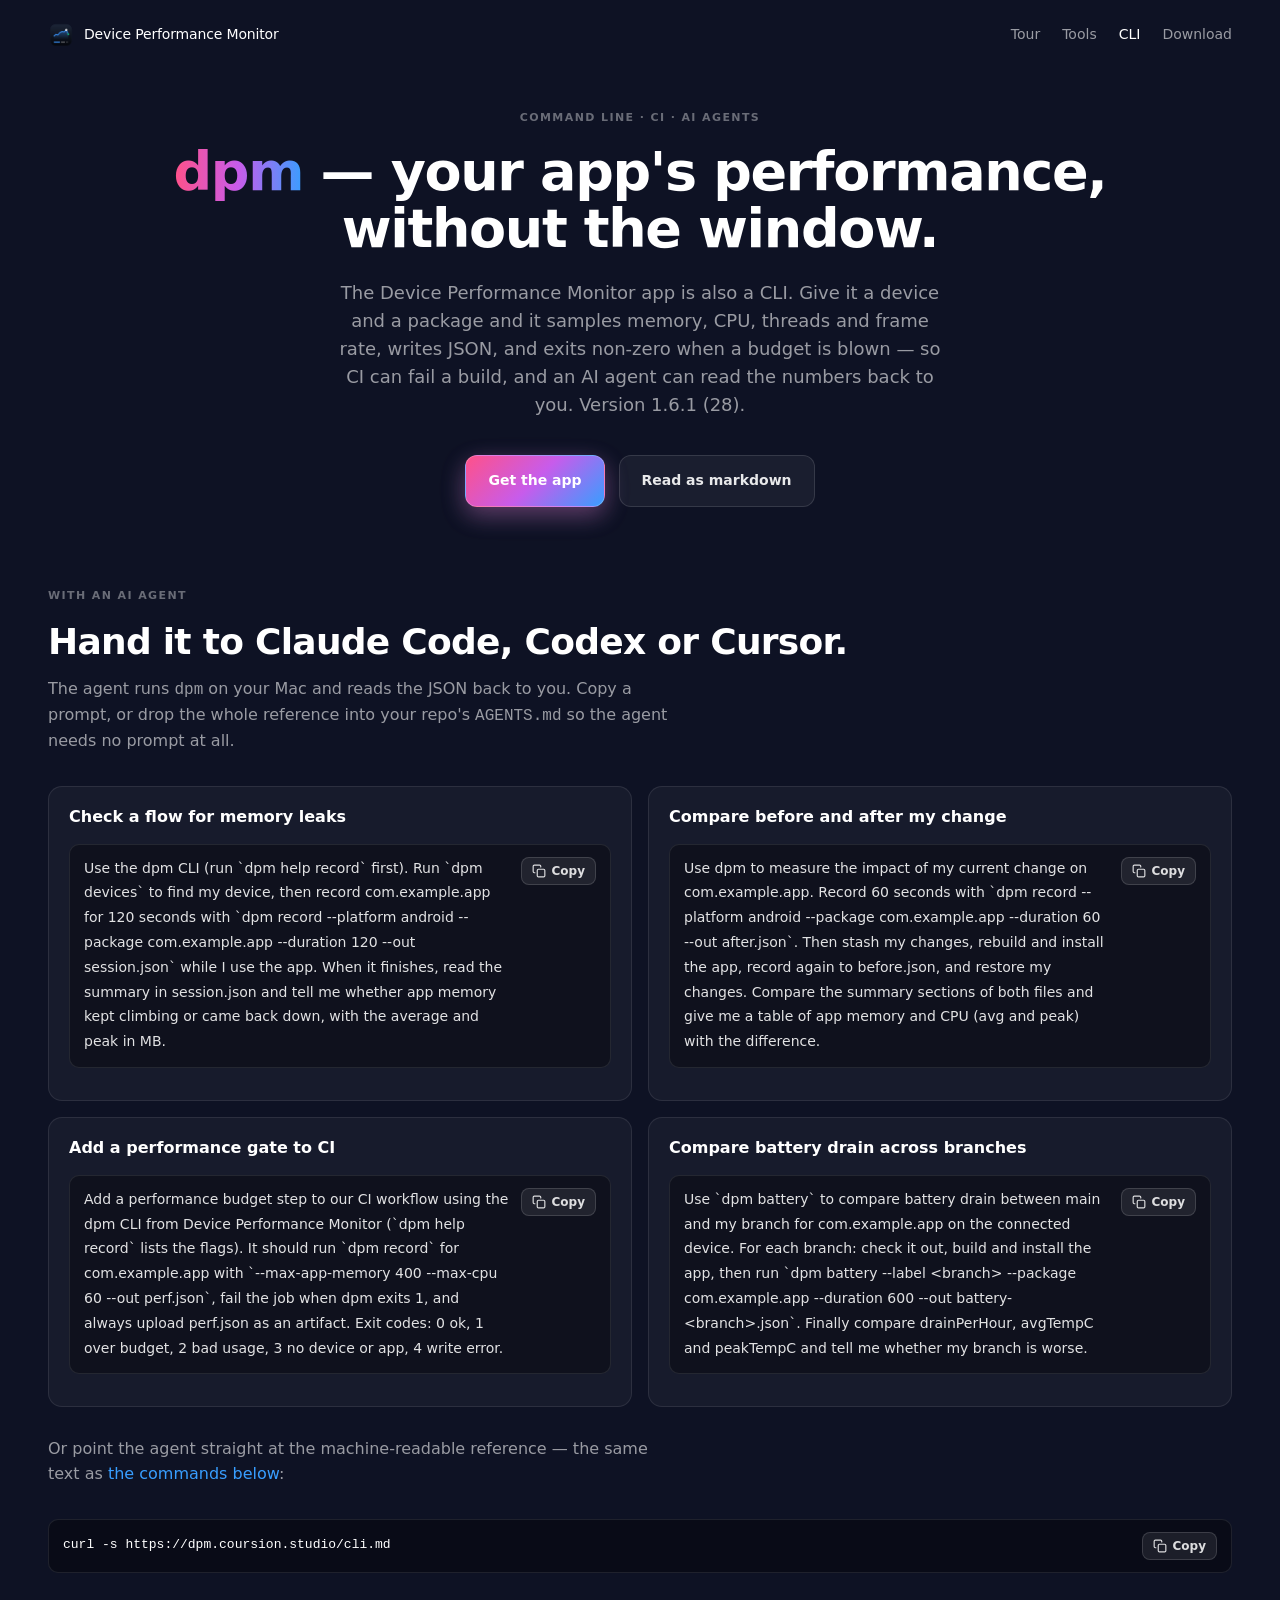
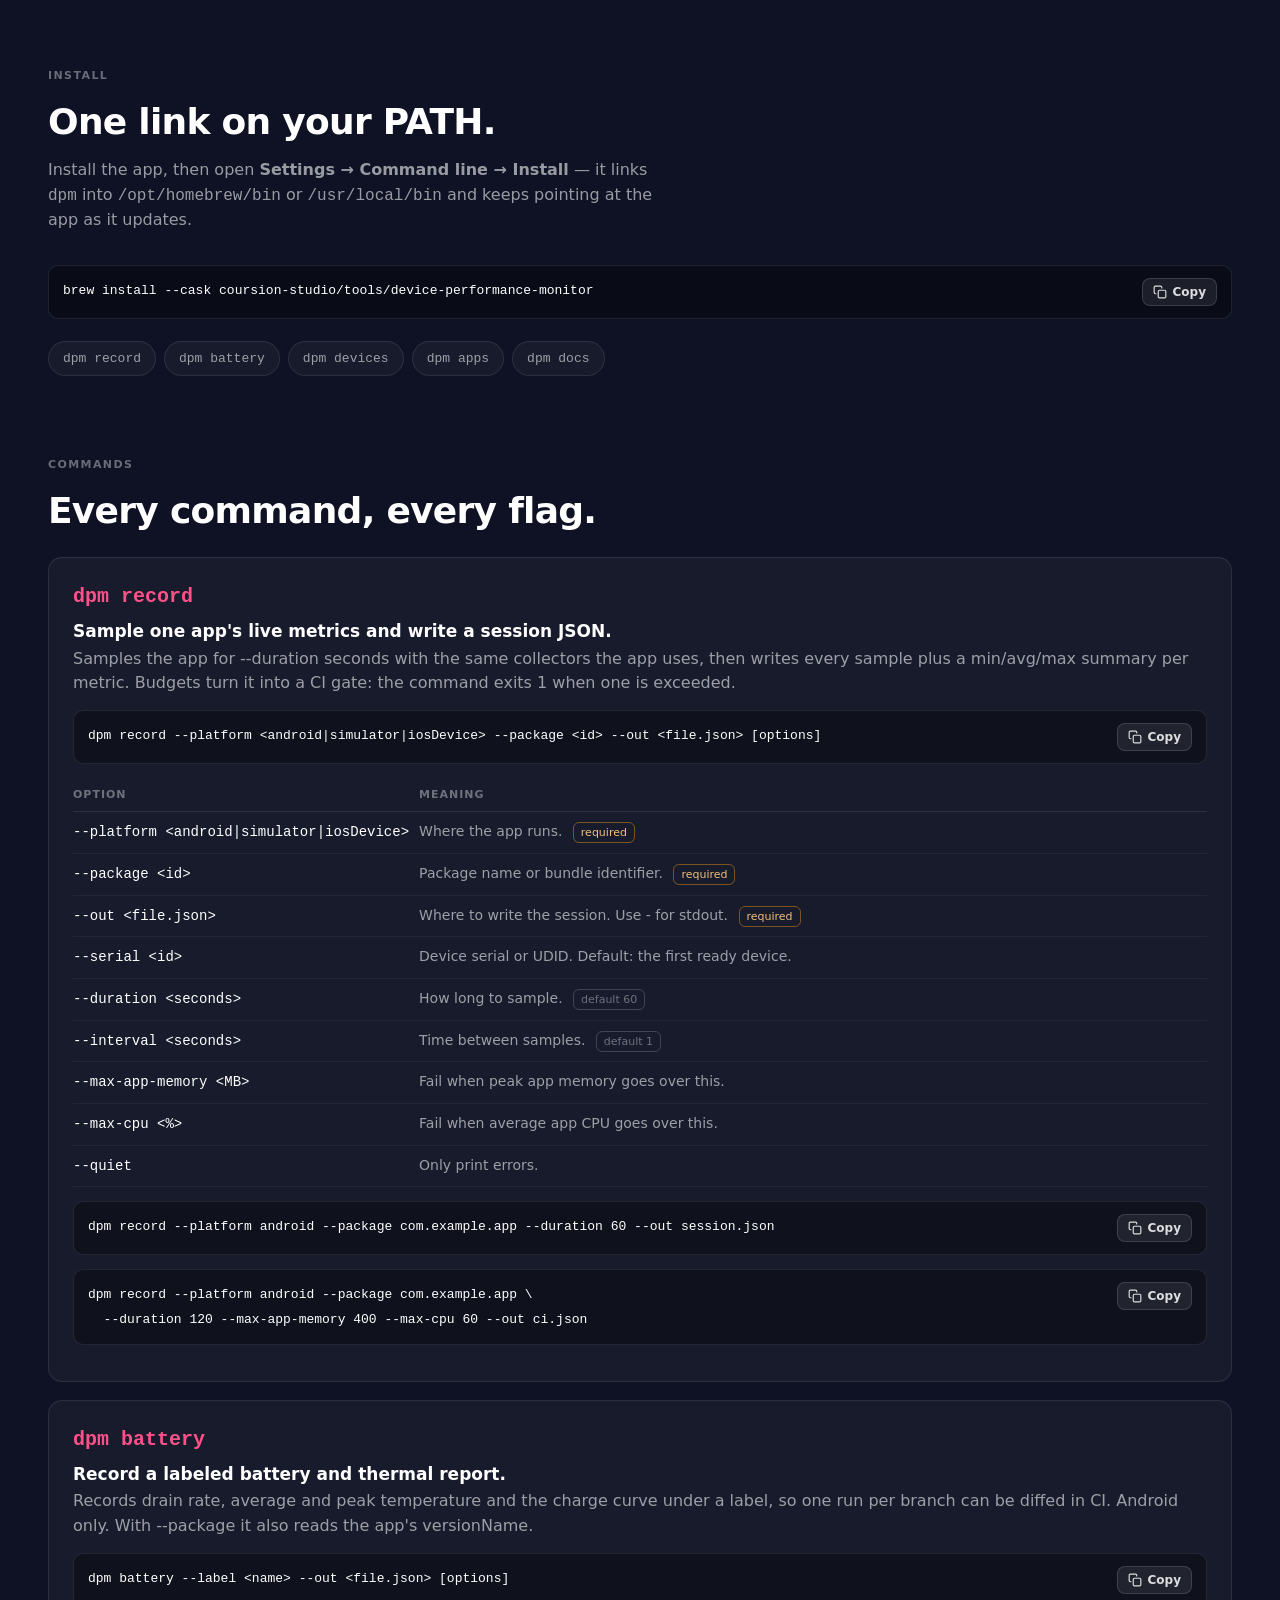
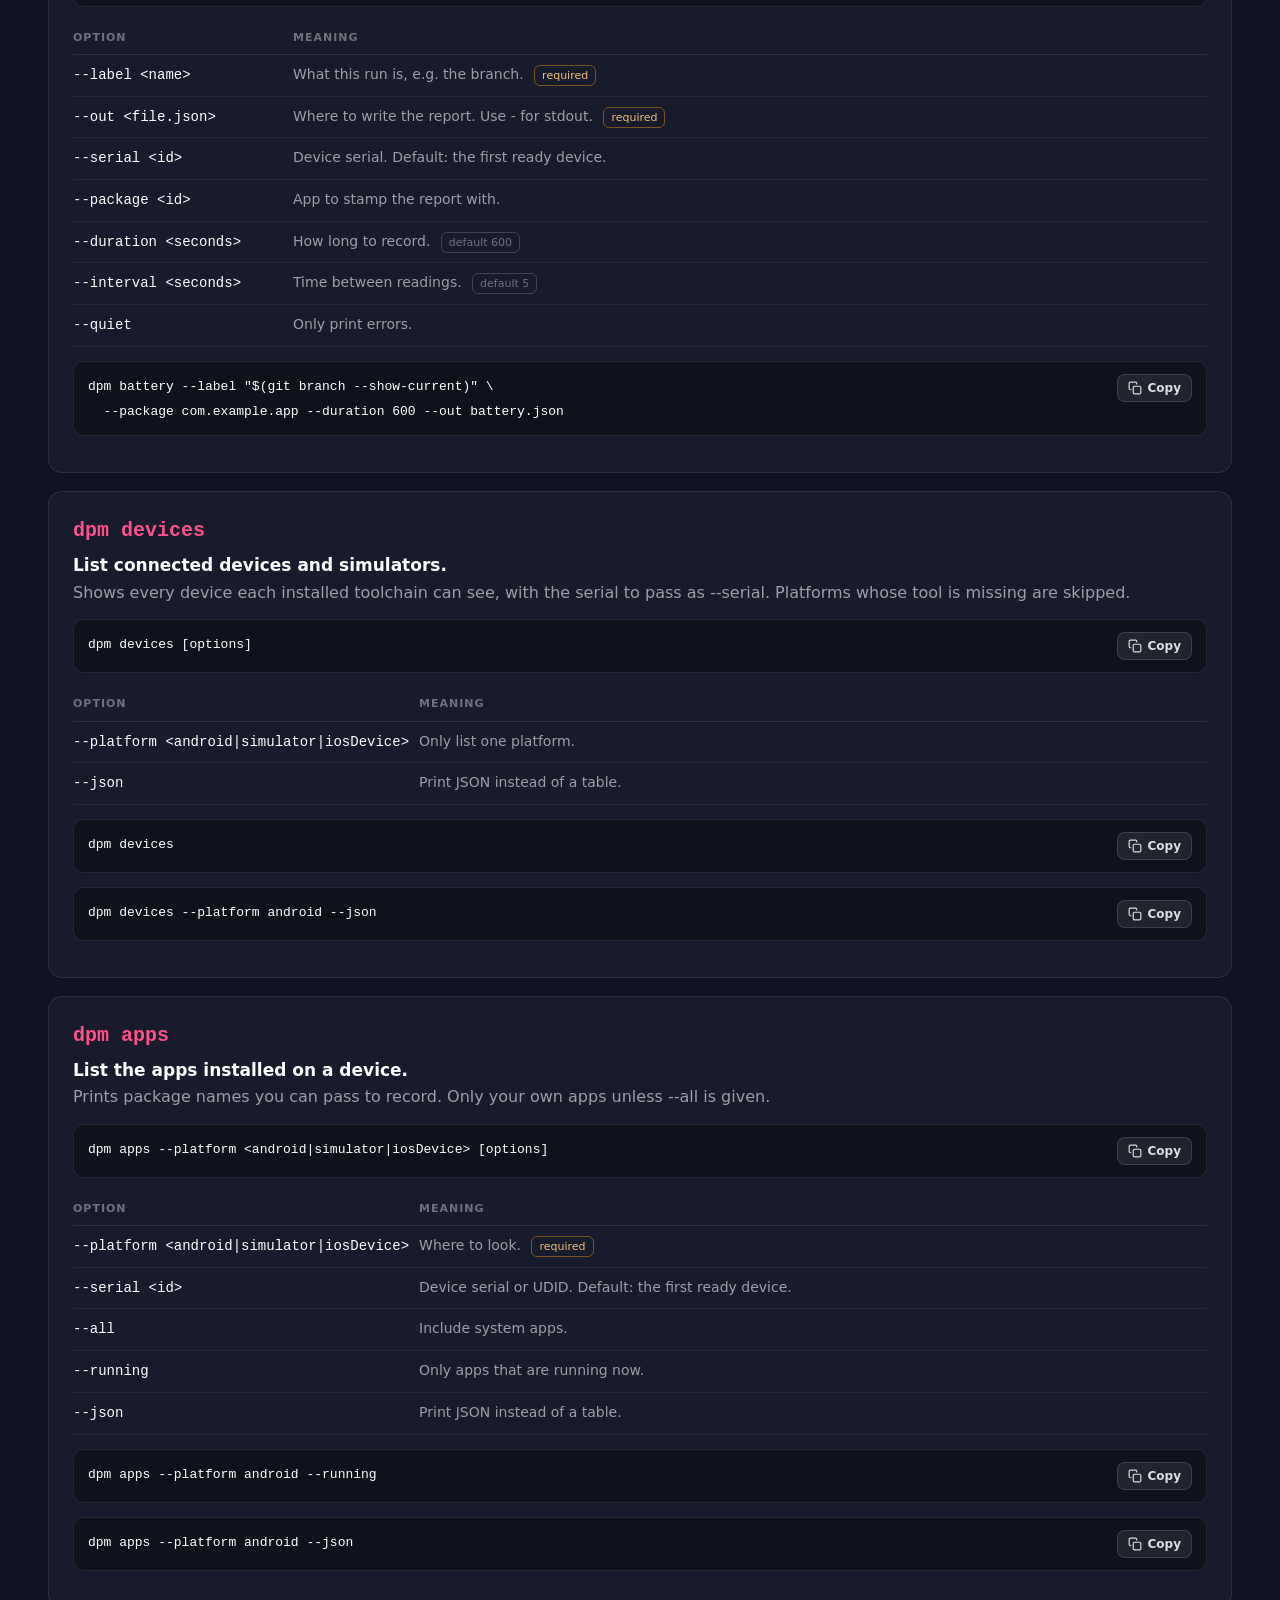
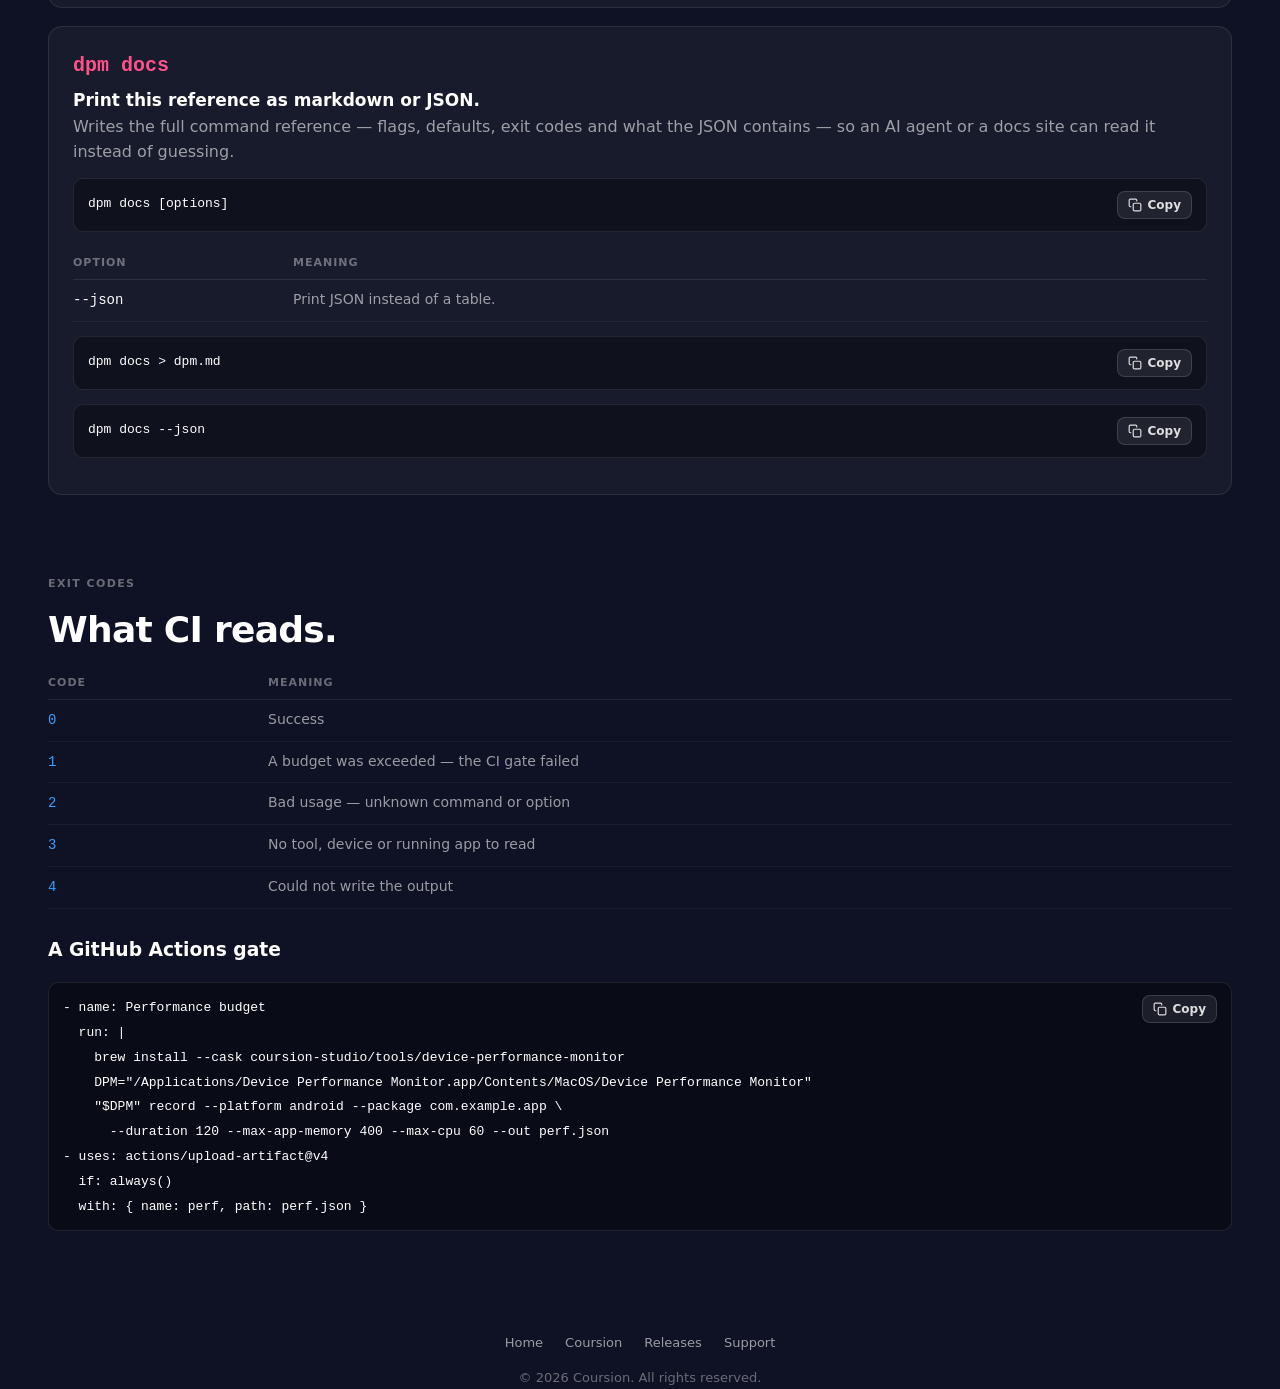
==== cli.html @ 83a88242 "Site: a dpm CLI & AI agents reference page, llms.txt and a CLI section cli.html, cli.css, cli.md and" ====
<!doctype html>
<html lang="en">
<head>
  <meta charset="utf-8" />
  <meta name="viewport" content="width=device-width,initial-scale=1" />
  <title>dpm — the Device Performance Monitor command line for CI and AI agents</title>
  <meta name="description" content="Reference for the dpm CLI: record an app's memory, CPU and frame rate headlessly, fail a build on a performance budget, list devices and apps, and hand ready-made prompts to Claude Code, Codex or Cursor." />
  <meta property="og:title" content="dpm — the Device Performance Monitor CLI" />
  <meta property="og:description" content="Record performance headlessly, gate CI on a memory or CPU budget, and let an AI agent drive it. Every command, flag and exit code." />
  <meta property="og:type" content="article" />
  <meta property="og:url" content="https://dpm.coursion.studio/cli" />
  <meta property="og:image" content="https://dpm.coursion.studio/shot-cli.png" />
  <meta name="twitter:card" content="summary_large_image" />
  <link rel="icon" href="icon.png" />
  <link rel="stylesheet" href="styles.css" />
  <link rel="alternate" type="text/markdown" href="https://dpm.coursion.studio/cli.md" title="dpm CLI reference as markdown" />
  <link rel="stylesheet" href="cli.css" />
</head>
<body>
  <div class="bg"></div>
  <div class="container">
    <nav class="top">
      <div class="brand">
        <a href="./" style="display:flex;align-items:center;gap:10px;color:inherit;text-decoration:none;">
          <img src="icon.png" alt="Device Performance Monitor" />
          <span>Device Performance Monitor</span>
        </a>
      </div>
      <div class="links">
        <a href="./#showcase">Tour</a>
        <a href="./#tools">Tools</a>
        <a href="cli.html" class="current">CLI</a>
        <a href="./#download">Download</a>
      </div>
    </nav>

    <section class="hero doc-hero">
      <div class="eyebrow">COMMAND LINE · CI · AI AGENTS</div>
      <h1><span class="grad">dpm</span> — your app's performance,<br />without the window.</h1>
      <p class="sub">The Device Performance Monitor app is also a CLI. Give it a device and a package and it samples memory, CPU, threads and frame rate, writes JSON, and exits non-zero when a budget is blown — so CI can fail a build, and an AI agent can read the numbers back to you. Version 1.6.1 (28).</p>
      <div class="cta-row">
        <a class="btn primary" href="./#download">Get the app</a>
        <a class="btn outline" href="cli.md">Read as markdown</a>
      </div>
    </section>

    <section class="tight" id="agent">
      <div class="section-label">WITH AN AI AGENT</div>
      <h2>Hand it to Claude Code, Codex or Cursor.</h2>
      <p class="lede">The agent runs <code>dpm</code> on your Mac and reads the JSON back to you. Copy a prompt, or drop the whole reference into your repo's <code>AGENTS.md</code> so the agent needs no prompt at all.</p>
      <div class="prompt-grid"><article class="prompt-card"><h3>Check a flow for memory leaks</h3><div class="snippet prose"><pre><code>Use the dpm CLI (run `dpm help record` first). Run `dpm devices` to find my device, then record com.example.app for 120 seconds with `dpm record --platform android --package com.example.app --duration 120 --out session.json` while I use the app. When it finishes, read the summary in session.json and tell me whether app memory kept climbing or came back down, with the average and peak in MB.</code></pre><button class="copy-btn" type="button" aria-label="Copy prompt"><svg viewBox="0 0 24 24" fill="none" stroke="currentColor" stroke-width="2" stroke-linecap="round" stroke-linejoin="round"><rect x="9" y="9" width="13" height="13" rx="2"/><path d="M5 15H4a2 2 0 0 1-2-2V4a2 2 0 0 1 2-2h9a2 2 0 0 1 2 2v1"/></svg><span>Copy</span></button></div></article><article class="prompt-card"><h3>Compare before and after my change</h3><div class="snippet prose"><pre><code>Use dpm to measure the impact of my current change on com.example.app. Record 60 seconds with `dpm record --platform android --package com.example.app --duration 60 --out after.json`. Then stash my changes, rebuild and install the app, record again to before.json, and restore my changes. Compare the summary sections of both files and give me a table of app memory and CPU (avg and peak) with the difference.</code></pre><button class="copy-btn" type="button" aria-label="Copy prompt"><svg viewBox="0 0 24 24" fill="none" stroke="currentColor" stroke-width="2" stroke-linecap="round" stroke-linejoin="round"><rect x="9" y="9" width="13" height="13" rx="2"/><path d="M5 15H4a2 2 0 0 1-2-2V4a2 2 0 0 1 2-2h9a2 2 0 0 1 2 2v1"/></svg><span>Copy</span></button></div></article><article class="prompt-card"><h3>Add a performance gate to CI</h3><div class="snippet prose"><pre><code>Add a performance budget step to our CI workflow using the dpm CLI from Device Performance Monitor (`dpm help record` lists the flags). It should run `dpm record` for com.example.app with `--max-app-memory 400 --max-cpu 60 --out perf.json`, fail the job when dpm exits 1, and always upload perf.json as an artifact. Exit codes: 0 ok, 1 over budget, 2 bad usage, 3 no device or app, 4 write error.</code></pre><button class="copy-btn" type="button" aria-label="Copy prompt"><svg viewBox="0 0 24 24" fill="none" stroke="currentColor" stroke-width="2" stroke-linecap="round" stroke-linejoin="round"><rect x="9" y="9" width="13" height="13" rx="2"/><path d="M5 15H4a2 2 0 0 1-2-2V4a2 2 0 0 1 2-2h9a2 2 0 0 1 2 2v1"/></svg><span>Copy</span></button></div></article><article class="prompt-card"><h3>Compare battery drain across branches</h3><div class="snippet prose"><pre><code>Use `dpm battery` to compare battery drain between main and my branch for com.example.app on the connected device. For each branch: check it out, build and install the app, then run `dpm battery --label &lt;branch&gt; --package com.example.app --duration 600 --out battery-&lt;branch&gt;.json`. Finally compare drainPerHour, avgTempC and peakTempC and tell me whether my branch is worse.</code></pre><button class="copy-btn" type="button" aria-label="Copy prompt"><svg viewBox="0 0 24 24" fill="none" stroke="currentColor" stroke-width="2" stroke-linecap="round" stroke-linejoin="round"><rect x="9" y="9" width="13" height="13" rx="2"/><path d="M5 15H4a2 2 0 0 1-2-2V4a2 2 0 0 1 2-2h9a2 2 0 0 1 2 2v1"/></svg><span>Copy</span></button></div></article></div>
      <p class="lede mt">Or point the agent straight at the machine-readable reference — the same text as <a href="#cmd-record">the commands below</a>:</p>
      <div class="snippet"><pre><code>curl -s https://dpm.coursion.studio/cli.md</code></pre><button class="copy-btn" type="button" aria-label="Copy curl command"><svg viewBox="0 0 24 24" fill="none" stroke="currentColor" stroke-width="2" stroke-linecap="round" stroke-linejoin="round"><rect x="9" y="9" width="13" height="13" rx="2"/><path d="M5 15H4a2 2 0 0 1-2-2V4a2 2 0 0 1 2-2h9a2 2 0 0 1 2 2v1"/></svg><span>Copy</span></button></div>
    </section>

    <section class="tight">
      <div class="section-label">INSTALL</div>
      <h2>One link on your PATH.</h2>
      <p class="lede">Install the app, then open <strong>Settings → Command line → Install</strong> — it links <code>dpm</code> into <code>/opt/homebrew/bin</code> or <code>/usr/local/bin</code> and keeps pointing at the app as it updates.</p>
      <div class="snippet"><pre><code>brew install --cask coursion-studio/tools/device-performance-monitor</code></pre><button class="copy-btn" type="button" aria-label="Copy install command"><svg viewBox="0 0 24 24" fill="none" stroke="currentColor" stroke-width="2" stroke-linecap="round" stroke-linejoin="round"><rect x="9" y="9" width="13" height="13" rx="2"/><path d="M5 15H4a2 2 0 0 1-2-2V4a2 2 0 0 1 2-2h9a2 2 0 0 1 2 2v1"/></svg><span>Copy</span></button></div>
      <div class="doc-nav"><a href="#cmd-record"><code>dpm record</code></a><a href="#cmd-battery"><code>dpm battery</code></a><a href="#cmd-devices"><code>dpm devices</code></a><a href="#cmd-apps"><code>dpm apps</code></a><a href="#cmd-docs"><code>dpm docs</code></a></div>
    </section>

    <section class="tight">
      <div class="section-label">COMMANDS</div>
      <h2>Every command, every flag.</h2>
      
      <article class="cmd-card" id="cmd-record">
        <h3><code>dpm record</code></h3>
        <p class="cmd-summary">Sample one app&#x27;s live metrics and write a session JSON.</p>
        <p class="cmd-detail">Samples the app for --duration seconds with the same collectors the app uses, then writes every sample plus a min/avg/max summary per metric. Budgets turn it into a CI gate: the command exits 1 when one is exceeded.</p>
        <div class="snippet"><pre><code>dpm record --platform &lt;android|simulator|iosDevice&gt; --package &lt;id&gt; --out &lt;file.json&gt; [options]</code></pre><button class="copy-btn" type="button" aria-label="Copy usage"><svg viewBox="0 0 24 24" fill="none" stroke="currentColor" stroke-width="2" stroke-linecap="round" stroke-linejoin="round"><rect x="9" y="9" width="13" height="13" rx="2"/><path d="M5 15H4a2 2 0 0 1-2-2V4a2 2 0 0 1 2-2h9a2 2 0 0 1 2 2v1"/></svg><span>Copy</span></button></div>
        <table class="flags"><thead><tr><th>Option</th><th>Meaning</th></tr></thead><tbody><tr><td><code>--platform &lt;android|simulator|iosDevice&gt;</code></td><td>Where the app runs. <span class="tag req">required</span></td></tr><tr><td><code>--package &lt;id&gt;</code></td><td>Package name or bundle identifier. <span class="tag req">required</span></td></tr><tr><td><code>--out &lt;file.json&gt;</code></td><td>Where to write the session. Use - for stdout. <span class="tag req">required</span></td></tr><tr><td><code>--serial &lt;id&gt;</code></td><td>Device serial or UDID. Default: the first ready device.</td></tr><tr><td><code>--duration &lt;seconds&gt;</code></td><td>How long to sample. <span class="tag">default 60</span></td></tr><tr><td><code>--interval &lt;seconds&gt;</code></td><td>Time between samples. <span class="tag">default 1</span></td></tr><tr><td><code>--max-app-memory &lt;MB&gt;</code></td><td>Fail when peak app memory goes over this.</td></tr><tr><td><code>--max-cpu &lt;%&gt;</code></td><td>Fail when average app CPU goes over this.</td></tr><tr><td><code>--quiet</code></td><td>Only print errors.</td></tr></tbody></table>
        <div class="snippet"><pre><code>dpm record --platform android --package com.example.app --duration 60 --out session.json</code></pre><button class="copy-btn" type="button" aria-label="Copy example"><svg viewBox="0 0 24 24" fill="none" stroke="currentColor" stroke-width="2" stroke-linecap="round" stroke-linejoin="round"><rect x="9" y="9" width="13" height="13" rx="2"/><path d="M5 15H4a2 2 0 0 1-2-2V4a2 2 0 0 1 2-2h9a2 2 0 0 1 2 2v1"/></svg><span>Copy</span></button></div><div class="snippet"><pre><code>dpm record --platform android --package com.example.app \
  --duration 120 --max-app-memory 400 --max-cpu 60 --out ci.json</code></pre><button class="copy-btn" type="button" aria-label="Copy example"><svg viewBox="0 0 24 24" fill="none" stroke="currentColor" stroke-width="2" stroke-linecap="round" stroke-linejoin="round"><rect x="9" y="9" width="13" height="13" rx="2"/><path d="M5 15H4a2 2 0 0 1-2-2V4a2 2 0 0 1 2-2h9a2 2 0 0 1 2 2v1"/></svg><span>Copy</span></button></div>
      </article>
      <article class="cmd-card" id="cmd-battery">
        <h3><code>dpm battery</code></h3>
        <p class="cmd-summary">Record a labeled battery and thermal report.</p>
        <p class="cmd-detail">Records drain rate, average and peak temperature and the charge curve under a label, so one run per branch can be diffed in CI. Android only. With --package it also reads the app&#x27;s versionName.</p>
        <div class="snippet"><pre><code>dpm battery --label &lt;name&gt; --out &lt;file.json&gt; [options]</code></pre><button class="copy-btn" type="button" aria-label="Copy usage"><svg viewBox="0 0 24 24" fill="none" stroke="currentColor" stroke-width="2" stroke-linecap="round" stroke-linejoin="round"><rect x="9" y="9" width="13" height="13" rx="2"/><path d="M5 15H4a2 2 0 0 1-2-2V4a2 2 0 0 1 2-2h9a2 2 0 0 1 2 2v1"/></svg><span>Copy</span></button></div>
        <table class="flags"><thead><tr><th>Option</th><th>Meaning</th></tr></thead><tbody><tr><td><code>--label &lt;name&gt;</code></td><td>What this run is, e.g. the branch. <span class="tag req">required</span></td></tr><tr><td><code>--out &lt;file.json&gt;</code></td><td>Where to write the report. Use - for stdout. <span class="tag req">required</span></td></tr><tr><td><code>--serial &lt;id&gt;</code></td><td>Device serial. Default: the first ready device.</td></tr><tr><td><code>--package &lt;id&gt;</code></td><td>App to stamp the report with.</td></tr><tr><td><code>--duration &lt;seconds&gt;</code></td><td>How long to record. <span class="tag">default 600</span></td></tr><tr><td><code>--interval &lt;seconds&gt;</code></td><td>Time between readings. <span class="tag">default 5</span></td></tr><tr><td><code>--quiet</code></td><td>Only print errors.</td></tr></tbody></table>
        <div class="snippet"><pre><code>dpm battery --label &quot;$(git branch --show-current)&quot; \
  --package com.example.app --duration 600 --out battery.json</code></pre><button class="copy-btn" type="button" aria-label="Copy example"><svg viewBox="0 0 24 24" fill="none" stroke="currentColor" stroke-width="2" stroke-linecap="round" stroke-linejoin="round"><rect x="9" y="9" width="13" height="13" rx="2"/><path d="M5 15H4a2 2 0 0 1-2-2V4a2 2 0 0 1 2-2h9a2 2 0 0 1 2 2v1"/></svg><span>Copy</span></button></div>
      </article>
      <article class="cmd-card" id="cmd-devices">
        <h3><code>dpm devices</code></h3>
        <p class="cmd-summary">List connected devices and simulators.</p>
        <p class="cmd-detail">Shows every device each installed toolchain can see, with the serial to pass as --serial. Platforms whose tool is missing are skipped.</p>
        <div class="snippet"><pre><code>dpm devices [options]</code></pre><button class="copy-btn" type="button" aria-label="Copy usage"><svg viewBox="0 0 24 24" fill="none" stroke="currentColor" stroke-width="2" stroke-linecap="round" stroke-linejoin="round"><rect x="9" y="9" width="13" height="13" rx="2"/><path d="M5 15H4a2 2 0 0 1-2-2V4a2 2 0 0 1 2-2h9a2 2 0 0 1 2 2v1"/></svg><span>Copy</span></button></div>
        <table class="flags"><thead><tr><th>Option</th><th>Meaning</th></tr></thead><tbody><tr><td><code>--platform &lt;android|simulator|iosDevice&gt;</code></td><td>Only list one platform.</td></tr><tr><td><code>--json</code></td><td>Print JSON instead of a table.</td></tr></tbody></table>
        <div class="snippet"><pre><code>dpm devices</code></pre><button class="copy-btn" type="button" aria-label="Copy example"><svg viewBox="0 0 24 24" fill="none" stroke="currentColor" stroke-width="2" stroke-linecap="round" stroke-linejoin="round"><rect x="9" y="9" width="13" height="13" rx="2"/><path d="M5 15H4a2 2 0 0 1-2-2V4a2 2 0 0 1 2-2h9a2 2 0 0 1 2 2v1"/></svg><span>Copy</span></button></div><div class="snippet"><pre><code>dpm devices --platform android --json</code></pre><button class="copy-btn" type="button" aria-label="Copy example"><svg viewBox="0 0 24 24" fill="none" stroke="currentColor" stroke-width="2" stroke-linecap="round" stroke-linejoin="round"><rect x="9" y="9" width="13" height="13" rx="2"/><path d="M5 15H4a2 2 0 0 1-2-2V4a2 2 0 0 1 2-2h9a2 2 0 0 1 2 2v1"/></svg><span>Copy</span></button></div>
      </article>
      <article class="cmd-card" id="cmd-apps">
        <h3><code>dpm apps</code></h3>
        <p class="cmd-summary">List the apps installed on a device.</p>
        <p class="cmd-detail">Prints package names you can pass to record. Only your own apps unless --all is given.</p>
        <div class="snippet"><pre><code>dpm apps --platform &lt;android|simulator|iosDevice&gt; [options]</code></pre><button class="copy-btn" type="button" aria-label="Copy usage"><svg viewBox="0 0 24 24" fill="none" stroke="currentColor" stroke-width="2" stroke-linecap="round" stroke-linejoin="round"><rect x="9" y="9" width="13" height="13" rx="2"/><path d="M5 15H4a2 2 0 0 1-2-2V4a2 2 0 0 1 2-2h9a2 2 0 0 1 2 2v1"/></svg><span>Copy</span></button></div>
        <table class="flags"><thead><tr><th>Option</th><th>Meaning</th></tr></thead><tbody><tr><td><code>--platform &lt;android|simulator|iosDevice&gt;</code></td><td>Where to look. <span class="tag req">required</span></td></tr><tr><td><code>--serial &lt;id&gt;</code></td><td>Device serial or UDID. Default: the first ready device.</td></tr><tr><td><code>--all</code></td><td>Include system apps.</td></tr><tr><td><code>--running</code></td><td>Only apps that are running now.</td></tr><tr><td><code>--json</code></td><td>Print JSON instead of a table.</td></tr></tbody></table>
        <div class="snippet"><pre><code>dpm apps --platform android --running</code></pre><button class="copy-btn" type="button" aria-label="Copy example"><svg viewBox="0 0 24 24" fill="none" stroke="currentColor" stroke-width="2" stroke-linecap="round" stroke-linejoin="round"><rect x="9" y="9" width="13" height="13" rx="2"/><path d="M5 15H4a2 2 0 0 1-2-2V4a2 2 0 0 1 2-2h9a2 2 0 0 1 2 2v1"/></svg><span>Copy</span></button></div><div class="snippet"><pre><code>dpm apps --platform android --json</code></pre><button class="copy-btn" type="button" aria-label="Copy example"><svg viewBox="0 0 24 24" fill="none" stroke="currentColor" stroke-width="2" stroke-linecap="round" stroke-linejoin="round"><rect x="9" y="9" width="13" height="13" rx="2"/><path d="M5 15H4a2 2 0 0 1-2-2V4a2 2 0 0 1 2-2h9a2 2 0 0 1 2 2v1"/></svg><span>Copy</span></button></div>
      </article>
      <article class="cmd-card" id="cmd-docs">
        <h3><code>dpm docs</code></h3>
        <p class="cmd-summary">Print this reference as markdown or JSON.</p>
        <p class="cmd-detail">Writes the full command reference — flags, defaults, exit codes and what the JSON contains — so an AI agent or a docs site can read it instead of guessing.</p>
        <div class="snippet"><pre><code>dpm docs [options]</code></pre><button class="copy-btn" type="button" aria-label="Copy usage"><svg viewBox="0 0 24 24" fill="none" stroke="currentColor" stroke-width="2" stroke-linecap="round" stroke-linejoin="round"><rect x="9" y="9" width="13" height="13" rx="2"/><path d="M5 15H4a2 2 0 0 1-2-2V4a2 2 0 0 1 2-2h9a2 2 0 0 1 2 2v1"/></svg><span>Copy</span></button></div>
        <table class="flags"><thead><tr><th>Option</th><th>Meaning</th></tr></thead><tbody><tr><td><code>--json</code></td><td>Print JSON instead of a table.</td></tr></tbody></table>
        <div class="snippet"><pre><code>dpm docs &gt; dpm.md</code></pre><button class="copy-btn" type="button" aria-label="Copy example"><svg viewBox="0 0 24 24" fill="none" stroke="currentColor" stroke-width="2" stroke-linecap="round" stroke-linejoin="round"><rect x="9" y="9" width="13" height="13" rx="2"/><path d="M5 15H4a2 2 0 0 1-2-2V4a2 2 0 0 1 2-2h9a2 2 0 0 1 2 2v1"/></svg><span>Copy</span></button></div><div class="snippet"><pre><code>dpm docs --json</code></pre><button class="copy-btn" type="button" aria-label="Copy example"><svg viewBox="0 0 24 24" fill="none" stroke="currentColor" stroke-width="2" stroke-linecap="round" stroke-linejoin="round"><rect x="9" y="9" width="13" height="13" rx="2"/><path d="M5 15H4a2 2 0 0 1-2-2V4a2 2 0 0 1 2-2h9a2 2 0 0 1 2 2v1"/></svg><span>Copy</span></button></div>
      </article>
    </section>

    <section class="tight">
      <div class="section-label">EXIT CODES</div>
      <h2>What CI reads.</h2>
      <table class="flags exits"><thead><tr><th>Code</th><th>Meaning</th></tr></thead><tbody><tr><td><code>0</code></td><td>Success</td></tr><tr><td><code>1</code></td><td>A budget was exceeded — the CI gate failed</td></tr><tr><td><code>2</code></td><td>Bad usage — unknown command or option</td></tr><tr><td><code>3</code></td><td>No tool, device or running app to read</td></tr><tr><td><code>4</code></td><td>Could not write the output</td></tr></tbody></table>
      <h3 class="mt">A GitHub Actions gate</h3>
      <div class="snippet"><pre><code>- name: Performance budget
  run: |
    brew install --cask coursion-studio/tools/device-performance-monitor
    DPM=&quot;/Applications/Device Performance Monitor.app/Contents/MacOS/Device Performance Monitor&quot;
    &quot;$DPM&quot; record --platform android --package com.example.app \
      --duration 120 --max-app-memory 400 --max-cpu 60 --out perf.json
- uses: actions/upload-artifact@v4
  if: always()
  with: { name: perf, path: perf.json }</code></pre><button class="copy-btn" type="button" aria-label="Copy CI step"><svg viewBox="0 0 24 24" fill="none" stroke="currentColor" stroke-width="2" stroke-linecap="round" stroke-linejoin="round"><rect x="9" y="9" width="13" height="13" rx="2"/><path d="M5 15H4a2 2 0 0 1-2-2V4a2 2 0 0 1 2-2h9a2 2 0 0 1 2 2v1"/></svg><span>Copy</span></button></div>
    </section>

    <footer>
      <div class="links">
        <a href="./">Home</a>
        <a href="https://coursion.studio">Coursion</a>
        <a href="https://github.com/Coursion-Studio/device-performance-monitor-website/releases/latest">Releases</a>
        <a href="mailto:support@coursion.studio">Support</a>
      </div>
      <div>© 2026 Coursion. All rights reserved.</div>
    </footer>
  </div>
  <script>
    document.querySelectorAll(".copy-btn").forEach(function (btn) {
      btn.addEventListener("click", function () {
        var code = btn.parentElement.querySelector("code");
        if (!code) return;
        navigator.clipboard.writeText(code.textContent.trim()).then(function () {
          btn.classList.add("copied");
          var label = btn.querySelector("span");
          var prev = label ? label.textContent : "";
          if (label) label.textContent = "Copied";
          setTimeout(function () {
            btn.classList.remove("copied");
            if (label) label.textContent = prev;
          }, 1600);
        });
      });
    });
  </script>
</body>
</html>
---- styles.css ----
/* ─── Knack landing — theme mirrors Sources/Knack/Theme.swift ─── */

:root {
  --bg-top:    #0E1224;
  --bg-mid:    #131530;
  --bg-bottom: #170F31;

  --text-primary:   #ffffff;
  --text-secondary: rgba(255, 255, 255, 0.58);
  --text-tertiary:  rgba(255, 255, 255, 0.38);

  --card-fill:        rgba(255, 255, 255, 0.04);
  --card-fill-strong: rgba(255, 255, 255, 0.06);
  --card-stroke:      rgba(255, 255, 255, 0.09);

  --brand-pink:   #FF5189;
  --brand-purple: #C75CEB;
  --brand-blue:   #389EFF;

  --brand-gradient:
    linear-gradient(90deg, var(--brand-pink), var(--brand-purple), var(--brand-blue));
  --brand-gradient-diag:
    linear-gradient(135deg, var(--brand-pink), var(--brand-purple), var(--brand-blue));
  --brand-soft:
    linear-gradient(90deg, rgba(255, 82, 140, 0.22), rgba(56, 158, 255, 0.22));

  --radius-card: 14px;
  --radius-btn:  12px;
}

* { box-sizing: border-box; }

html, body {
  margin: 0;
  padding: 0;
  background: var(--bg-top);
  color: var(--text-primary);
  font-family: -apple-system, BlinkMacSystemFont, "SF Pro Display", "SF Pro Text",
               "Inter", system-ui, sans-serif;
  font-size: 16px;
  line-height: 1.55;
  -webkit-font-smoothing: antialiased;
  -moz-osx-font-smoothing: grayscale;
}

/* ─── background: gradient + soft colored blooms ─── */

.bg {
  position: fixed;
  inset: 0;
  z-index: -1;
  background:
    radial-gradient(circle at 5% 0%,
      rgba(140, 77, 242, 0.22), transparent 52%),
    radial-gradient(circle at 100% 100%,
      rgba(255, 77, 140, 0.18), transparent 56%),
    radial-gradient(circle at 100% 20%,
      rgba(51, 141, 255, 0.12), transparent 46%),
    linear-gradient(135deg,
      var(--bg-top) 0%, var(--bg-mid) 50%, var(--bg-bottom) 100%);
}

/* ─── layout ─── */

.container {
  max-width: 1240px;
  margin: 0 auto;
  padding: 0 28px;
}

nav.top {
  display: flex;
  align-items: center;
  justify-content: space-between;
  padding: 22px 0 8px;
}

nav.top .brand {
  display: flex;
  align-items: center;
  gap: 10px;
  font-weight: 600;
  letter-spacing: -0.01em;
}

nav.top .brand img {
  width: 26px;
  height: 26px;
  border-radius: 6px;
}

nav.top .links {
  display: flex;
  gap: 22px;
}

nav.top a {
  color: var(--text-secondary);
  text-decoration: none;
  font-size: 14px;
  font-weight: 500;
  transition: color 0.15s;
}
nav.top a:hover { color: var(--text-primary); }

/* ─── hero ─── */

.hero {
  text-align: center;
  padding: 72px 0 40px;
}

.hero .app-icon {
  width: 112px;
  height: 112px;
  border-radius: 24px;
  margin-bottom: 28px;
  filter: drop-shadow(0 16px 40px rgba(199, 92, 235, 0.35))
          drop-shadow(0 4px 12px rgba(0, 0, 0, 0.4));
}

.hero .eyebrow {
  display: inline-block;
  font-size: 11px;
  font-weight: 600;
  letter-spacing: 1.4px;
  text-transform: uppercase;
  color: var(--text-tertiary);
  margin-bottom: 18px;
}

.hero h1 {
  font-size: clamp(40px, 6vw, 64px);
  font-weight: 700;
  letter-spacing: -0.025em;
  line-height: 1.05;
  margin: 0 0 22px;
}

.hero h1 .grad {
  background: var(--brand-gradient);
  -webkit-background-clip: text;
  background-clip: text;
  color: transparent;
}

.hero p.sub {
  font-size: 18px;
  color: var(--text-secondary);
  max-width: 620px;
  margin: 0 auto 36px;
}

/* ─── buttons ─── */

.cta-row {
  display: flex;
  gap: 14px;
  justify-content: center;
  flex-wrap: wrap;
}

.btn {
  display: inline-flex;
  align-items: center;
  gap: 10px;
  padding: 14px 22px;
  border-radius: var(--radius-btn);
  font-size: 14px;
  font-weight: 600;
  text-decoration: none;
  color: #fff;
  border: 1px solid rgba(255, 255, 255, 0.22);
  cursor: pointer;
  transition: transform 0.12s ease, opacity 0.12s ease;
}

.btn.primary {
  background: var(--brand-gradient-diag);
  box-shadow:
    0 8px 24px rgba(255, 82, 140, 0.32),
    0 8px 24px rgba(56, 158, 255, 0.22);
}

.btn.primary:hover { transform: translateY(-1px); }
.btn.primary:active { transform: translateY(0) scale(0.98); }

.btn.outline {
  background: rgba(255, 255, 255, 0.05);
  border-color: rgba(255, 255, 255, 0.12);
  color: rgba(255, 255, 255, 0.9);
}
.btn.outline:hover { background: rgba(255, 255, 255, 0.09); }

/* ─── section headers ─── */

.section-label {
  font-size: 11px;
  font-weight: 600;
  letter-spacing: 1.4px;
  text-transform: uppercase;
  color: var(--text-tertiary);
  margin-bottom: 10px;
}

section h2 {
  font-size: clamp(28px, 4vw, 36px);
  font-weight: 700;
  letter-spacing: -0.02em;
  margin: 0 0 8px;
}

section p.lede {
  color: var(--text-secondary);
  margin: 0 0 32px;
  max-width: 620px;
}

/* ─── card grids ─── */

.grid {
  display: grid;
  gap: 14px;
  grid-template-columns: repeat(auto-fit, minmax(260px, 1fr));
}

.card {
  position: relative;
  background:
    linear-gradient(180deg, var(--tile-tint, transparent), transparent 60%),
    var(--card-fill);
  border: 1px solid var(--card-stroke);
  border-radius: var(--radius-card);
  padding: 22px;
  overflow: hidden;
  transition:
    background 0.25s ease,
    border-color 0.25s ease,
    transform 0.35s cubic-bezier(0.2, 0.8, 0.2, 1),
    box-shadow 0.35s ease;
}

/* Soft glow overlay that fades in on hover, tinted by each tile's accent */
.card::before {
  content: "";
  position: absolute;
  inset: 0;
  border-radius: inherit;
  background:
    radial-gradient(circle at 0% 0%, var(--tile-glow, transparent), transparent 65%);
  opacity: 0;
  transition: opacity 0.4s ease;
  pointer-events: none;
  z-index: 0;
}

.card > * { position: relative; z-index: 1; }

.card:hover {
  border-color: rgba(255, 255, 255, 0.18);
  transform: translateY(-4px);
  box-shadow:
    0 14px 32px rgba(0, 0, 0, 0.28),
    0 0 0 1px var(--tile-ring, rgba(255, 255, 255, 0.08));
}

.card:hover::before { opacity: 0.55; }

.card .tile {
  width: 46px;
  height: 46px;
  border-radius: 12px;
  display: grid;
  place-items: center;
  margin-bottom: 16px;
  background: rgba(255, 255, 255, 0.06);
  border: 1px solid rgba(255, 255, 255, 0.10);
  color: #fff;
  transition:
    transform 0.35s cubic-bezier(0.2, 0.8, 0.2, 1),
    box-shadow 0.35s ease,
    border-color 0.25s ease;
  box-shadow:
    0 6px 14px var(--tile-glow, rgba(199, 92, 235, 0.18)),
    inset 0 0 0 1px rgba(255, 255, 255, 0.08);
}

.card .tile svg {
  width: 22px;
  height: 22px;
  display: block;
}

.card:hover .tile {
  transform: translateY(-1px) scale(1.06) rotate(-3deg);
  border-color: rgba(255, 255, 255, 0.28);
  box-shadow:
    0 12px 26px var(--tile-glow, rgba(199, 92, 235, 0.45)),
    inset 0 0 0 1px rgba(255, 255, 255, 0.12);
}

/* ─── tile color variants ─── */

.tile.c-cyan    { background: linear-gradient(135deg, #22D3EE, #3B82F6); }
.tile.c-green   { background: linear-gradient(135deg, #34D399, #10B981); }
.tile.c-red     { background: linear-gradient(135deg, #FB7185, #EF4444); }
.tile.c-amber   { background: linear-gradient(135deg, #FBBF24, #F97316); }
.tile.c-rainbow { background: linear-gradient(135deg, #F472B6 0%, #C084FC 35%, #60A5FA 70%, #34D399 100%); }
.tile.c-indigo  { background: linear-gradient(135deg, #818CF8, #6366F1); }
.tile.c-violet  { background: linear-gradient(135deg, #C084FC, #8B5CF6); }
.tile.c-pink    { background: linear-gradient(135deg, #F472B6, #EC4899); }
.tile.c-teal    { background: linear-gradient(135deg, #2DD4BF, #0EA5E9); }
.tile.c-blue    { background: linear-gradient(135deg, #60A5FA, #2563EB); }
.tile.c-orange  { background: linear-gradient(135deg, #FDBA74, #EA580C); }
.tile.c-mint    { background: linear-gradient(135deg, #6EE7B7, #14B8A6); }
.tile.c-magenta { background: linear-gradient(135deg, #F0ABFC, #D946EF); }
.tile.c-coral   { background: linear-gradient(135deg, #FCA5A5, #F43F5E); }

.card .tile.brand {
  background: var(--brand-gradient-diag);
  border-color: rgba(255, 255, 255, 0.22);
}

/* Per-card variables: subtle default top tint + glow color + hover ring */
.card:has(.tile.c-cyan)    { --tile-tint: rgba(59, 130, 246, 0.10);  --tile-glow: rgba(59, 130, 246, 0.45);  --tile-ring: rgba(59, 130, 246, 0.28); }
.card:has(.tile.c-green)   { --tile-tint: rgba(16, 185, 129, 0.10);  --tile-glow: rgba(16, 185, 129, 0.45);  --tile-ring: rgba(16, 185, 129, 0.26); }
.card:has(.tile.c-red)     { --tile-tint: rgba(239, 68, 68, 0.10);   --tile-glow: rgba(239, 68, 68, 0.45);   --tile-ring: rgba(239, 68, 68, 0.26); }
.card:has(.tile.c-amber)   { --tile-tint: rgba(249, 115, 22, 0.10);  --tile-glow: rgba(249, 115, 22, 0.45);  --tile-ring: rgba(249, 115, 22, 0.26); }
.card:has(.tile.c-rainbow) { --tile-tint: rgba(192, 132, 252, 0.10); --tile-glow: rgba(192, 132, 252, 0.45); --tile-ring: rgba(192, 132, 252, 0.26); }
.card:has(.tile.c-indigo)  { --tile-tint: rgba(99, 102, 241, 0.10);  --tile-glow: rgba(99, 102, 241, 0.45);  --tile-ring: rgba(99, 102, 241, 0.26); }
.card:has(.tile.c-violet)  { --tile-tint: rgba(139, 92, 246, 0.10);  --tile-glow: rgba(139, 92, 246, 0.45);  --tile-ring: rgba(139, 92, 246, 0.26); }
.card:has(.tile.c-pink)    { --tile-tint: rgba(236, 72, 153, 0.10);  --tile-glow: rgba(236, 72, 153, 0.45);  --tile-ring: rgba(236, 72, 153, 0.26); }
.card:has(.tile.c-teal)    { --tile-tint: rgba(14, 165, 233, 0.10);  --tile-glow: rgba(14, 165, 233, 0.45);  --tile-ring: rgba(14, 165, 233, 0.26); }
.card:has(.tile.c-blue)    { --tile-tint: rgba(37, 99, 235, 0.10);   --tile-glow: rgba(37, 99, 235, 0.45);   --tile-ring: rgba(37, 99, 235, 0.26); }
.card:has(.tile.c-orange)  { --tile-tint: rgba(234, 88, 12, 0.10);   --tile-glow: rgba(234, 88, 12, 0.45);   --tile-ring: rgba(234, 88, 12, 0.26); }
.card:has(.tile.c-mint)    { --tile-tint: rgba(20, 184, 166, 0.10);  --tile-glow: rgba(20, 184, 166, 0.45);  --tile-ring: rgba(20, 184, 166, 0.26); }
.card:has(.tile.c-magenta) { --tile-tint: rgba(217, 70, 239, 0.10);  --tile-glow: rgba(217, 70, 239, 0.45);  --tile-ring: rgba(217, 70, 239, 0.26); }
.card:has(.tile.c-coral)   { --tile-tint: rgba(244, 63, 94, 0.10);   --tile-glow: rgba(244, 63, 94, 0.45);   --tile-ring: rgba(244, 63, 94, 0.26); }
.card:has(.tile.brand)     { --tile-tint: rgba(199, 92, 235, 0.12);  --tile-glow: rgba(199, 92, 235, 0.5);   --tile-ring: rgba(199, 92, 235, 0.32); }

@media (prefers-reduced-motion: reduce) {
  .card, .card .tile, .card::before { transition: none !important; }
  .card:hover { transform: none; }
  .card:hover .tile { transform: none; }
}

.card h3 {
  font-size: 16px;
  margin: 0 0 6px;
  font-weight: 600;
  letter-spacing: -0.01em;
}

.card p {
  margin: 0;
  color: var(--text-secondary);
  font-size: 14px;
  line-height: 1.5;
}

.card .pro-pill {
  display: inline-block;
  font-size: 10px;
  font-weight: 600;
  letter-spacing: 0.8px;
  text-transform: uppercase;
  padding: 3px 8px;
  border-radius: 999px;
  background: var(--brand-gradient);
  margin-left: 8px;
  vertical-align: middle;
}

/* ─── pricing ─── */

.price-wrap {
  display: grid;
  gap: 16px;
  grid-template-columns: 1fr 1fr;
  max-width: 720px;
  margin: 0 auto;
}

@media (max-width: 640px) {
  .price-wrap { grid-template-columns: 1fr; }
}

.price {
  background: var(--card-fill);
  border: 1px solid var(--card-stroke);
  border-radius: var(--radius-card);
  padding: 28px;
}

.price.pro {
  background:
    linear-gradient(180deg, rgba(255, 82, 140, 0.10), rgba(56, 158, 255, 0.08)),
    var(--card-fill-strong);
  border-color: rgba(255, 255, 255, 0.16);
  position: relative;
  overflow: hidden;
}

.price.pro::before {
  content: "";
  position: absolute;
  inset: 0;
  background: var(--brand-gradient);
  mask: linear-gradient(#000, transparent 70%);
  opacity: 0.05;
  pointer-events: none;
}

.price .tier {
  font-size: 12px;
  font-weight: 600;
  letter-spacing: 1.2px;
  text-transform: uppercase;
  color: var(--text-tertiary);
}

.price.pro .tier {
  background: var(--brand-gradient);
  -webkit-background-clip: text;
  background-clip: text;
  color: transparent;
}

.price .amount {
  font-size: 44px;
  font-weight: 700;
  letter-spacing: -0.02em;
  margin: 8px 0 4px;
}

.price .note {
  color: var(--text-secondary);
  font-size: 14px;
  margin: 0 0 18px;
}

.price ul {
  list-style: none;
  padding: 0;
  margin: 0;
}

.price li {
  padding: 6px 0;
  color: rgba(255, 255, 255, 0.82);
  font-size: 14px;
  display: flex;
  align-items: center;
  gap: 10px;
}

.price li::before {
  content: "";
  width: 6px;
  height: 6px;
  border-radius: 50%;
  background: var(--brand-gradient);
  flex-shrink: 0;
}

/* ─── section spacing ─── */

section {
  padding: 64px 0;
}

section.tight { padding: 40px 0; }

hr.sep {
  border: 0;
  height: 1px;
  background: var(--card-stroke);
  margin: 0;
}

/* ─── footer ─── */

footer {
  padding: 48px 0 36px;
  color: var(--text-tertiary);
  font-size: 13px;
  text-align: center;
}

footer .links {
  display: flex;
  justify-content: center;
  gap: 22px;
  margin-bottom: 14px;
}

footer a {
  color: var(--text-secondary);
  text-decoration: none;
}
footer a:hover { color: var(--text-primary); }

/* ─── screenshots: macOS window chrome ───
 *
 * Source PNGs are 1779×1162. We let the browser do default high-quality
 * downscale — no image-rendering overrides (that crunches photos on retina).
 */
.window {
  margin: 0;
  border-radius: 16px;
  overflow: hidden;
  background: #0B0E1F;
  border: 1px solid rgba(255, 255, 255, 0.08);
  box-shadow:
    0 32px 80px rgba(0, 0, 0, 0.55),
    0 4px 12px rgba(0, 0, 0, 0.35),
    inset 0 0 0 1px rgba(255, 255, 255, 0.04);
  position: relative;
  transition: transform 0.4s cubic-bezier(0.2, 0.8, 0.2, 1),
              box-shadow 0.4s ease;
  isolation: isolate;
}

.window img {
  display: block;
  width: 100%;
  height: auto;
  image-rendering: auto;
}

/* Hero screenshot — the star of the page */
.hero-shot-wrap {
  position: relative;
  padding: 0 0 56px;
  margin-top: -4px;
}

.hero-shot-wrap::before {
  content: "";
  position: absolute;
  inset: -20% 0 -5% 0;
  background:
    radial-gradient(ellipse 50% 40% at 50% 40%, rgba(199, 92, 235, 0.30), transparent 60%),
    radial-gradient(ellipse 60% 50% at 30% 70%, rgba(255, 82, 140, 0.18), transparent 60%),
    radial-gradient(ellipse 60% 50% at 70% 70%, rgba(56, 158, 255, 0.18), transparent 60%);
  filter: blur(20px);
  pointer-events: none;
  z-index: -1;
}

.shot-hero {
  box-shadow:
    0 60px 140px rgba(0, 0, 0, 0.65),
    0 10px 28px rgba(0, 0, 0, 0.45),
    0 0 0 1px rgba(255, 255, 255, 0.06),
    0 0 180px rgba(199, 92, 235, 0.26);
  /* No 3D tilt: perspective/rotateX makes the GPU rasterize the image softly
     (visibly blurry on a 1x display until a hover flattened it). A flat element
     renders at full resolution. A plain 2D lift on hover stays crisp. */
  border-radius: 20px;
}

.shot-hero:hover {
  transform: translateY(-3px);
}

.hero-stats {
  display: grid;
  grid-template-columns: repeat(4, 1fr);
  gap: 8px;
  margin: 40px auto 0;
  max-width: 760px;
  padding: 18px 24px;
  background: var(--card-fill);
  border: 1px solid var(--card-stroke);
  border-radius: var(--radius-card);
  backdrop-filter: blur(10px);
  -webkit-backdrop-filter: blur(10px);
}

.hero-stats .stat {
  text-align: center;
  display: flex;
  flex-direction: column;
  gap: 2px;
}

.hero-stats .stat strong {
  font-size: 22px;
  font-weight: 700;
  letter-spacing: -0.02em;
  background: var(--brand-gradient);
  -webkit-background-clip: text;
  background-clip: text;
  color: transparent;
}

.hero-stats .stat span {
  font-size: 12px;
  color: var(--text-tertiary);
  letter-spacing: 0.3px;
}

@media (max-width: 640px) {
  .hero-stats {
    grid-template-columns: repeat(2, 1fr);
    gap: 14px;
  }
}

/* Showcase: alternating text / screenshot rows */
.showcase-intro {
  text-align: center;
  padding-bottom: 24px;
}

.showcase-intro h2,
.showcase-intro p.lede {
  margin-left: auto;
  margin-right: auto;
}

.showcase {
  padding: 8px 0 64px;
  display: flex;
  flex-direction: column;
  gap: 72px;
}

.showcase-row {
  display: grid;
  grid-template-columns: minmax(0, 4fr) minmax(0, 8fr);
  gap: 56px;
  align-items: center;
}

.showcase-row.reverse {
  grid-template-columns: minmax(0, 8fr) minmax(0, 4fr);
}

.showcase-row.reverse .showcase-copy { order: 2; }
.showcase-row.reverse .window        { order: 1; }

.showcase-copy h3 {
  font-size: clamp(24px, 3vw, 30px);
  font-weight: 700;
  letter-spacing: -0.02em;
  line-height: 1.15;
  margin: 14px 0 14px;
}

.showcase-copy p {
  color: var(--text-secondary);
  font-size: 16px;
  line-height: 1.6;
  margin: 0 0 18px;
}

.showcase-row .window {
  box-shadow:
    0 36px 80px rgba(0, 0, 0, 0.5),
    0 6px 18px rgba(0, 0, 0, 0.32),
    0 0 0 1px rgba(255, 255, 255, 0.05),
    0 0 80px var(--showcase-glow, rgba(199, 92, 235, 0.18));
}

.showcase-row:nth-child(1) .window { --showcase-glow: rgba(34, 211, 238, 0.22); }
.showcase-row:nth-child(2) .window { --showcase-glow: rgba(199, 92, 235, 0.26); }
.showcase-row:nth-child(3) .window { --showcase-glow: rgba(249, 115, 22, 0.22); }
.showcase-row:nth-child(4) .window { --showcase-glow: rgba(20, 184, 166, 0.22); }

/* Chips (small tool label above showcase heading) */
.chip {
  display: inline-flex;
  align-items: center;
  gap: 8px;
  padding: 6px 12px 6px 10px;
  border-radius: 999px;
  font-size: 12px;
  font-weight: 600;
  letter-spacing: 0.2px;
  color: #fff;
  background: rgba(255, 255, 255, 0.06);
  border: 1px solid rgba(255, 255, 255, 0.10);
}

.chip svg {
  width: 14px;
  height: 14px;
}

.chip .pro-pill {
  margin-left: 4px;
  font-size: 9px;
  padding: 2px 6px;
}

.chip.chip-cyan   { background: linear-gradient(135deg, rgba(34, 211, 238, 0.18), rgba(59, 130, 246, 0.14)); border-color: rgba(59, 130, 246, 0.30); }
.chip.chip-amber  { background: linear-gradient(135deg, rgba(251, 191, 36, 0.18), rgba(249, 115, 22, 0.14)); border-color: rgba(249, 115, 22, 0.30); }
.chip.chip-teal   { background: linear-gradient(135deg, rgba(45, 212, 191, 0.18), rgba(14, 165, 233, 0.14)); border-color: rgba(14, 165, 233, 0.30); }
.chip.chip-brand  { background: var(--brand-soft); border-color: rgba(199, 92, 235, 0.30); }

/* Pills (compact feature tags under copy) */
.pills {
  list-style: none;
  padding: 0;
  margin: 0;
  display: flex;
  flex-wrap: wrap;
  gap: 6px;
}

.pills li {
  font-size: 12px;
  font-weight: 500;
  padding: 5px 10px;
  border-radius: 999px;
  color: rgba(255, 255, 255, 0.82);
  background: rgba(255, 255, 255, 0.05);
  border: 1px solid rgba(255, 255, 255, 0.09);
}

/* Pro badge corner treatment on the compact tools grid */
.card.pro {
  background:
    linear-gradient(180deg, rgba(199, 92, 235, 0.08), transparent 60%),
    var(--card-fill-strong);
}

.why-grid {
  /* Four tiles on desktop; auto-fit lets it fall to 2 on mid-sized
     windows and the 1-column rule in the mobile media query below
     handles the narrowest viewport. 220px min keeps each card wide
     enough for its heading + one-line description. */
  grid-template-columns: repeat(auto-fit, minmax(220px, 1fr));
}

.pricing-footnote {
  text-align: center;
  color: var(--text-tertiary);
  font-size: 13px;
  margin: 24px auto 0;
  max-width: 560px;
}

@media (max-width: 860px) {
  .showcase-row,
  .showcase-row.reverse {
    grid-template-columns: 1fr;
    gap: 24px;
  }
  .showcase-row.reverse .showcase-copy { order: 1; }
  .showcase-row.reverse .window        { order: 2; }
  .showcase { gap: 56px; }
  .why-grid { grid-template-columns: 1fr; }
}

@media (prefers-reduced-motion: reduce) {
  .window { transition: none; }
  .shot-hero { transform: none; }
  .shot-hero:hover { transform: none; }
}

/* ─── prose (privacy page) ─── */

.prose {
  max-width: 720px;
  margin: 0 auto;
  padding: 40px 0 24px;
}

.prose h1 {
  font-size: clamp(32px, 4.5vw, 44px);
  font-weight: 700;
  letter-spacing: -0.02em;
  margin: 0 0 8px;
}

.prose .updated {
  color: var(--text-tertiary);
  font-size: 13px;
  margin-bottom: 32px;
}

.prose h2 {
  font-size: 20px;
  font-weight: 600;
  letter-spacing: -0.01em;
  margin: 36px 0 10px;
}

.prose p, .prose li {
  color: rgba(255, 255, 255, 0.78);
  font-size: 15.5px;
  line-height: 1.65;
}

.prose strong { color: var(--text-primary); }

.prose a {
  color: #fff;
  text-decoration: underline;
  text-decoration-color: rgba(199, 92, 235, 0.6);
  text-underline-offset: 3px;
}

.prose a:hover {
  text-decoration-color: var(--brand-pink);
}
---- cli.css ----
/* dpm CLI reference — generated by Scripts/site-cli-docs.py */
.doc-hero { padding-top: 48px; }
.doc-hero h1 { font-size: clamp(34px, 5vw, 54px); }
.nav .current, .top .links a.current { color: #fff; }
.doc-nav { display: flex; flex-wrap: wrap; gap: 8px; margin-top: 22px; }
.doc-nav a {
  border: 1px solid var(--card-stroke);
  background: var(--card-fill);
  border-radius: 999px;
  padding: 6px 14px;
  font-size: 13px;
  color: var(--text-secondary);
  text-decoration: none;
  transition: border-color .15s ease, color .15s ease, background .15s ease;
}
.doc-nav a:hover { color: #fff; border-color: rgba(255,255,255,.28); background: var(--card-fill-strong); }
.doc-nav code { font-size: 13px; }

.snippet {
  position: relative;
  display: flex;
  align-items: flex-start;
  gap: 12px;
  background: rgba(0,0,0,.34);
  border: 1px solid var(--card-stroke);
  border-radius: 10px;
  padding: 12px 14px;
  margin: 14px 0;
}
.snippet pre { margin: 0; overflow-x: auto; flex: 1; }
.snippet code {
  font-family: ui-monospace, "SF Mono", Menlo, Monaco, monospace;
  font-size: 13px;
  color: #fff;
  white-space: pre;
}
.snippet.prose code {
  white-space: pre-wrap;
  color: rgba(255,255,255,.88);
  font-family: -apple-system, BlinkMacSystemFont, "SF Pro Text", "Inter", system-ui, sans-serif;
  font-size: 14px;
  line-height: 1.6;
}
.snippet .copy-btn { flex: none; }

/* mirrors the inline rule on index.html, which cli.html does not share */
.copy-btn {
  display: inline-flex;
  align-items: center;
  gap: 6px;
  background: rgba(255, 255, 255, 0.08);
  border: 1px solid rgba(255, 255, 255, 0.14);
  color: rgba(255, 255, 255, 0.85);
  border-radius: 8px;
  padding: 6px 10px;
  font-size: 12px;
  font-weight: 600;
  cursor: pointer;
  font-family: inherit;
  transition: background .15s ease, border-color .15s ease, color .15s ease;
}
.copy-btn:hover { background: rgba(255, 255, 255, 0.15); }
.copy-btn svg { width: 14px; height: 14px; }
.copy-btn.copied { color: #34d399; border-color: rgba(52, 211, 153, 0.45); }

.cmd-card {
  border: 1px solid var(--card-stroke);
  background: var(--card-fill);
  border-radius: var(--radius-card);
  padding: 22px 24px;
  margin-top: 18px;
}
.cmd-card h3 { margin: 0; font-size: 20px; }
.cmd-card h3 code { color: var(--brand-pink); font-size: 20px; }
.cmd-summary { margin: 6px 0 2px; font-size: 17px; font-weight: 600; }
.cmd-detail { margin: 0; color: var(--text-secondary); }

table.flags { width: 100%; border-collapse: collapse; margin: 6px 0 4px; font-size: 14px; }
table.flags th {
  text-align: left;
  font-size: 11px;
  letter-spacing: .09em;
  text-transform: uppercase;
  color: var(--text-tertiary);
  padding: 8px 10px 8px 0;
  border-bottom: 1px solid var(--card-stroke);
}
table.flags td { padding: 9px 10px 9px 0; border-bottom: 1px solid rgba(255,255,255,.05); vertical-align: top; color: var(--text-secondary); }
table.flags td:first-child { white-space: nowrap; width: 1%; }
table.flags th:first-child { min-width: 220px; }
table.flags code { color: #fff; }
table.exits td:first-child code { color: var(--brand-blue); }
.tag {
  display: inline-block;
  border: 1px solid rgba(255,255,255,.18);
  border-radius: 6px;
  padding: 1px 7px;
  font-size: 11px;
  color: var(--text-tertiary);
  margin-left: 6px;
  white-space: nowrap;
}
.tag.req { border-color: rgba(243,156,18,.45); color: #f3c07b; }

.prompt-grid {
  display: grid;
  gap: 16px;
  grid-template-columns: repeat(auto-fit, minmax(430px, 1fr));
  margin: 18px 0 30px;
}
.prompt-card { border: 1px solid var(--card-stroke); background: var(--card-fill); border-radius: var(--radius-card); padding: 18px 20px; }
.prompt-card h3 { margin: 0 0 4px; font-size: 16px; }
.mt { margin-top: 26px; }
.lede a, .cmd-detail a { color: var(--brand-blue); text-decoration: none; }
.lede a:hover, .cmd-detail a:hover { text-decoration: underline; }

@media (max-width: 720px) {
  table.flags td:first-child { white-space: normal; }
  .snippet { flex-direction: column; }
}
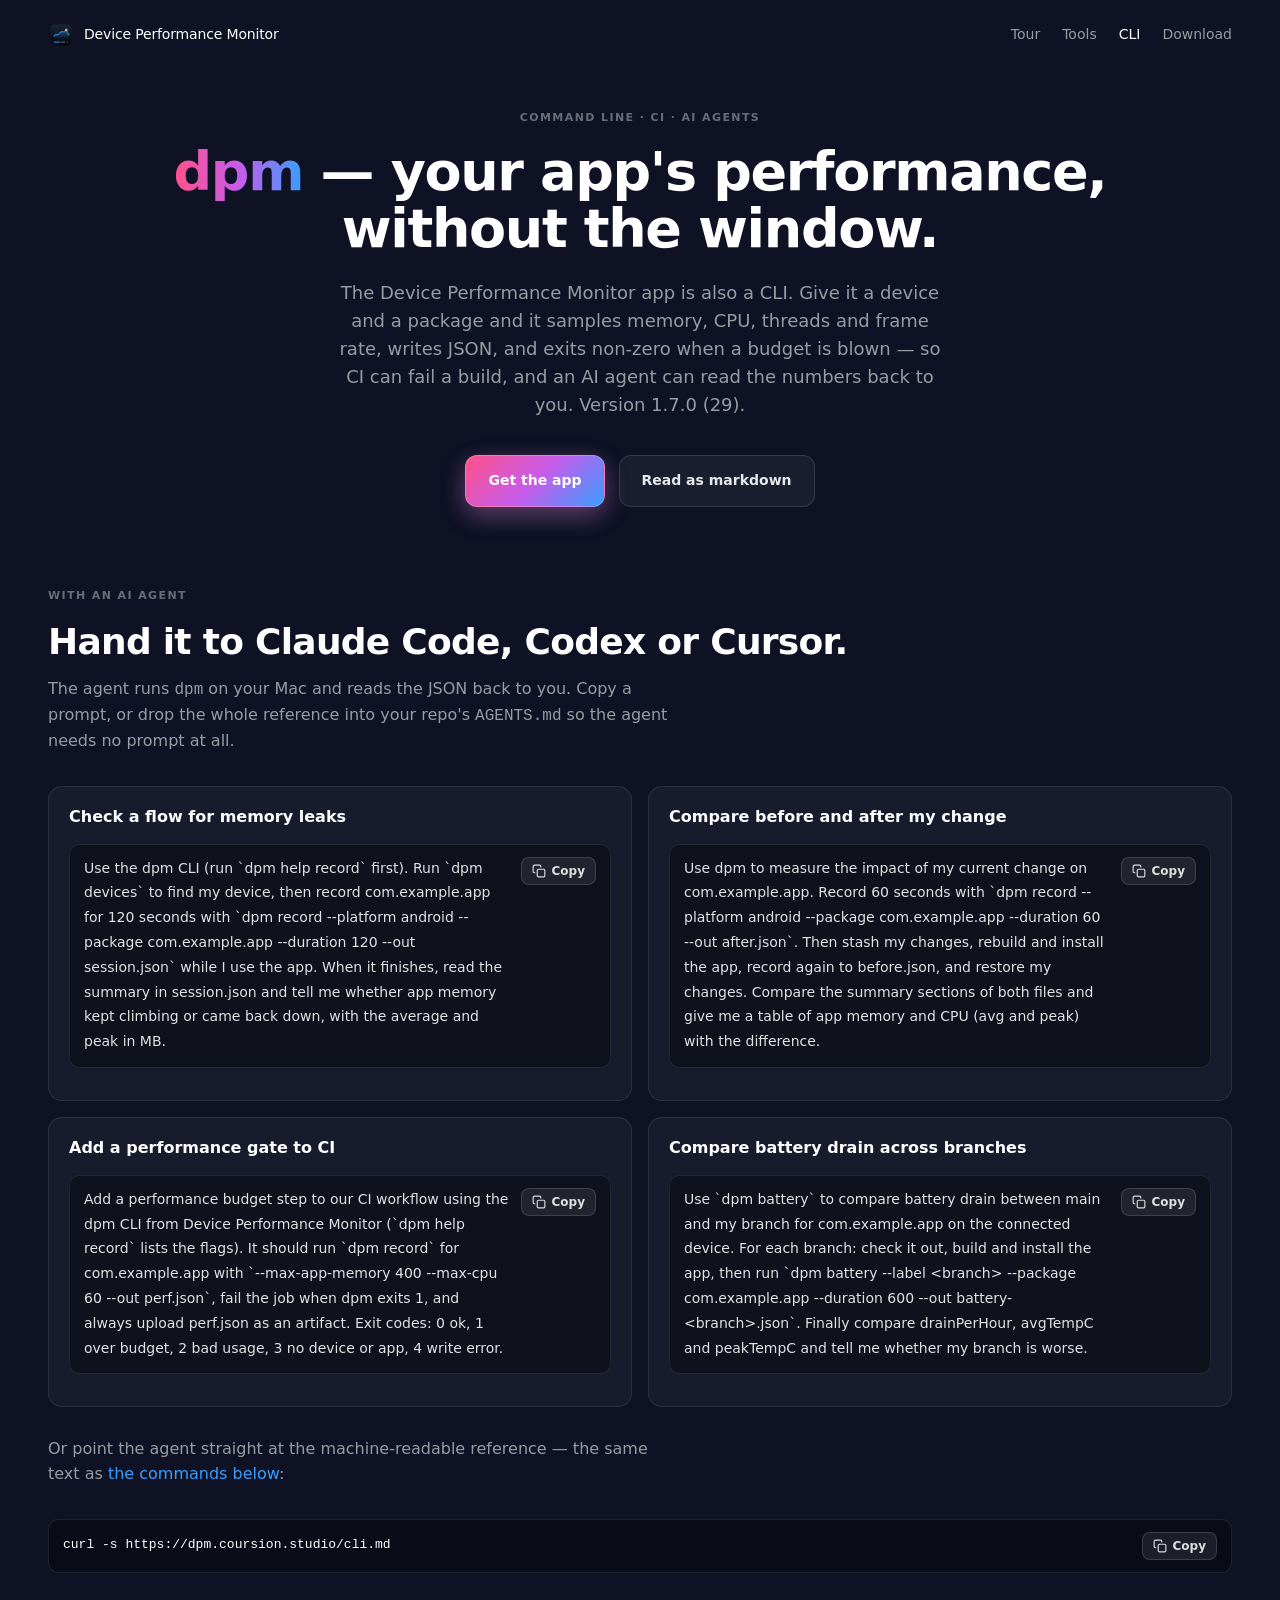
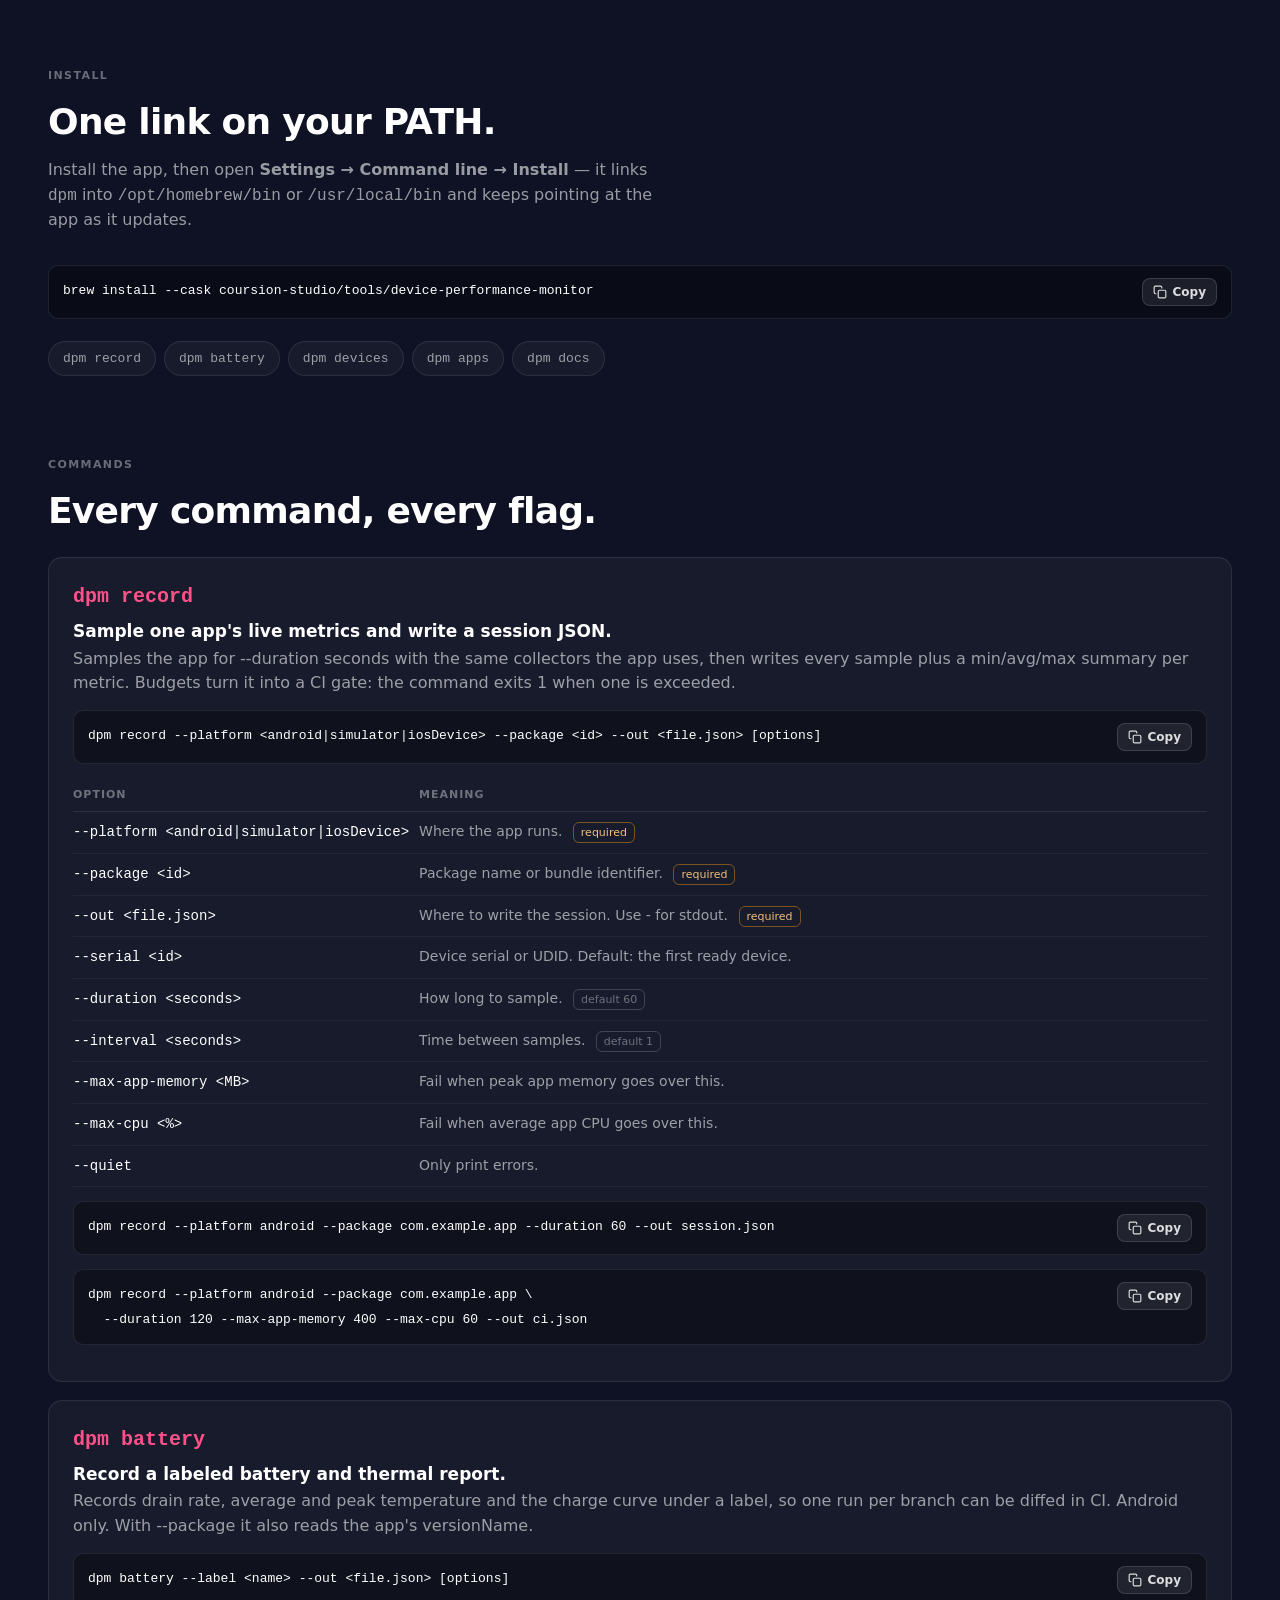
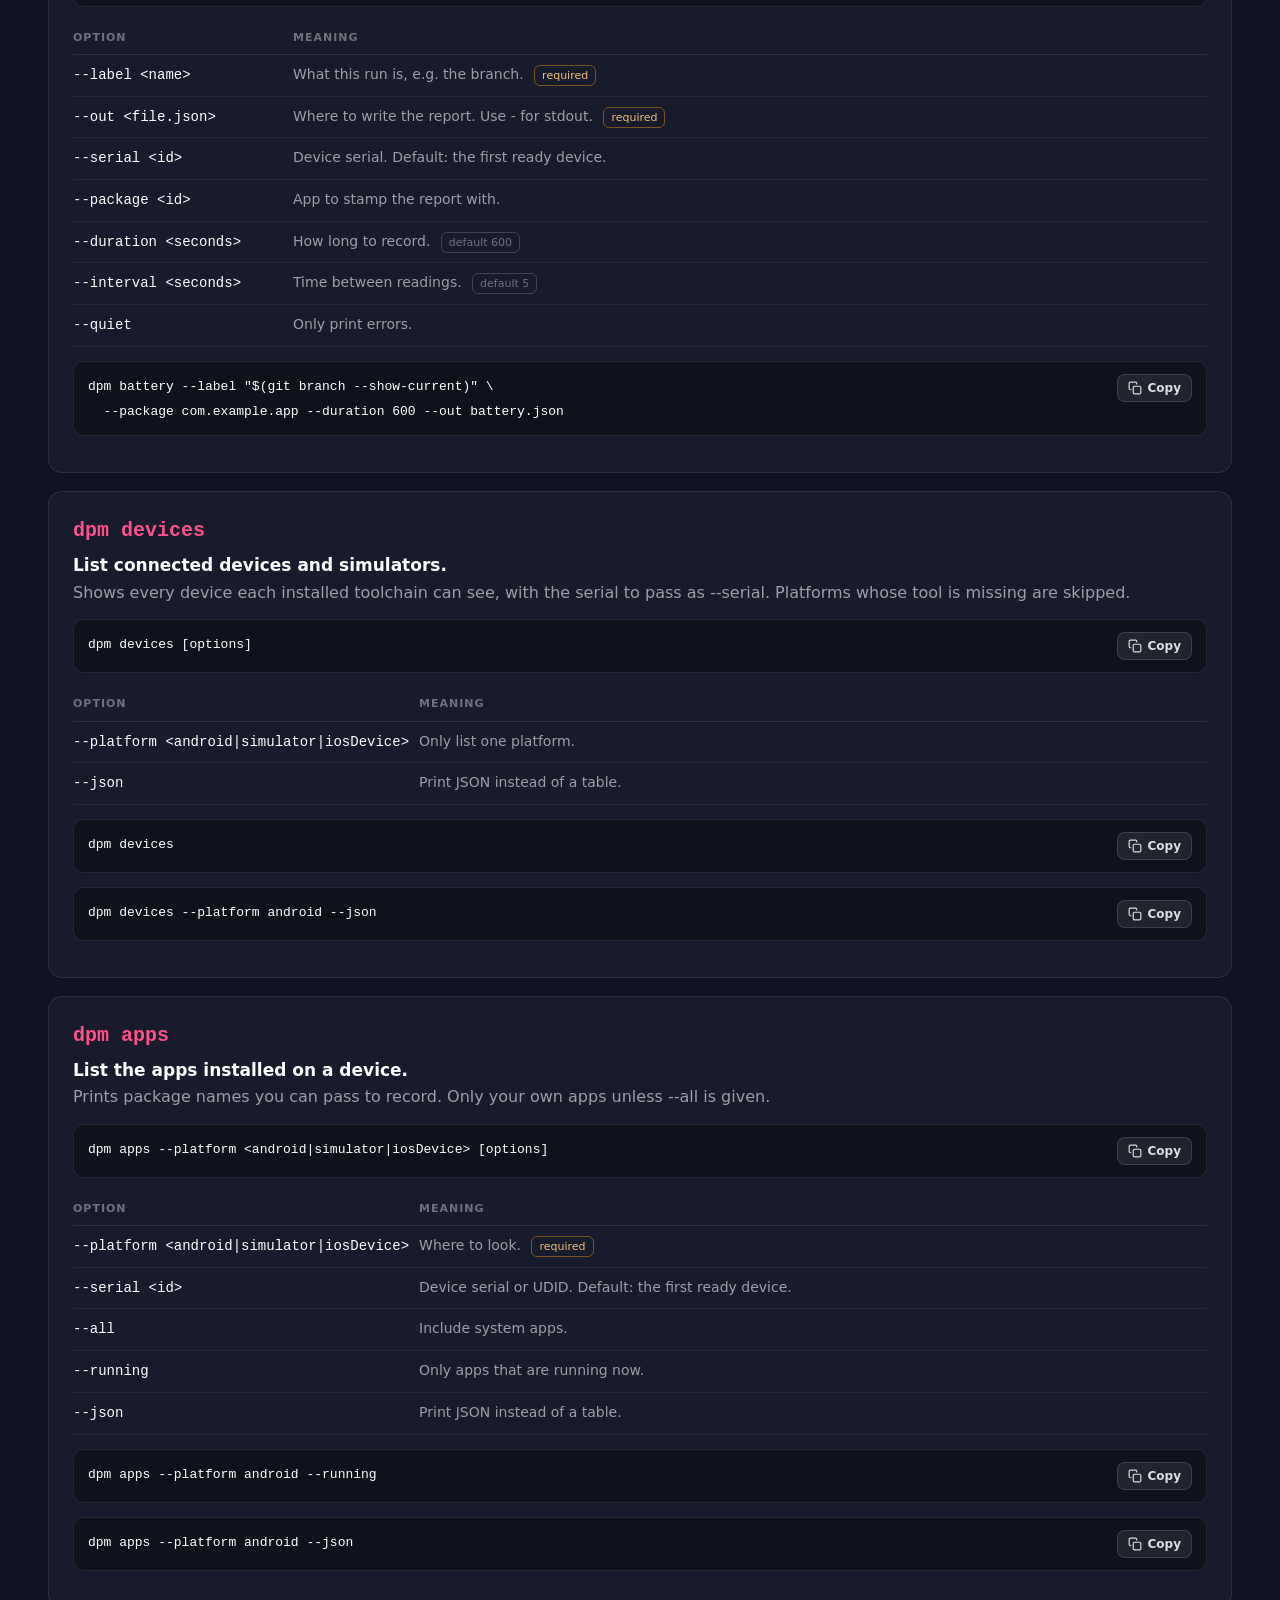
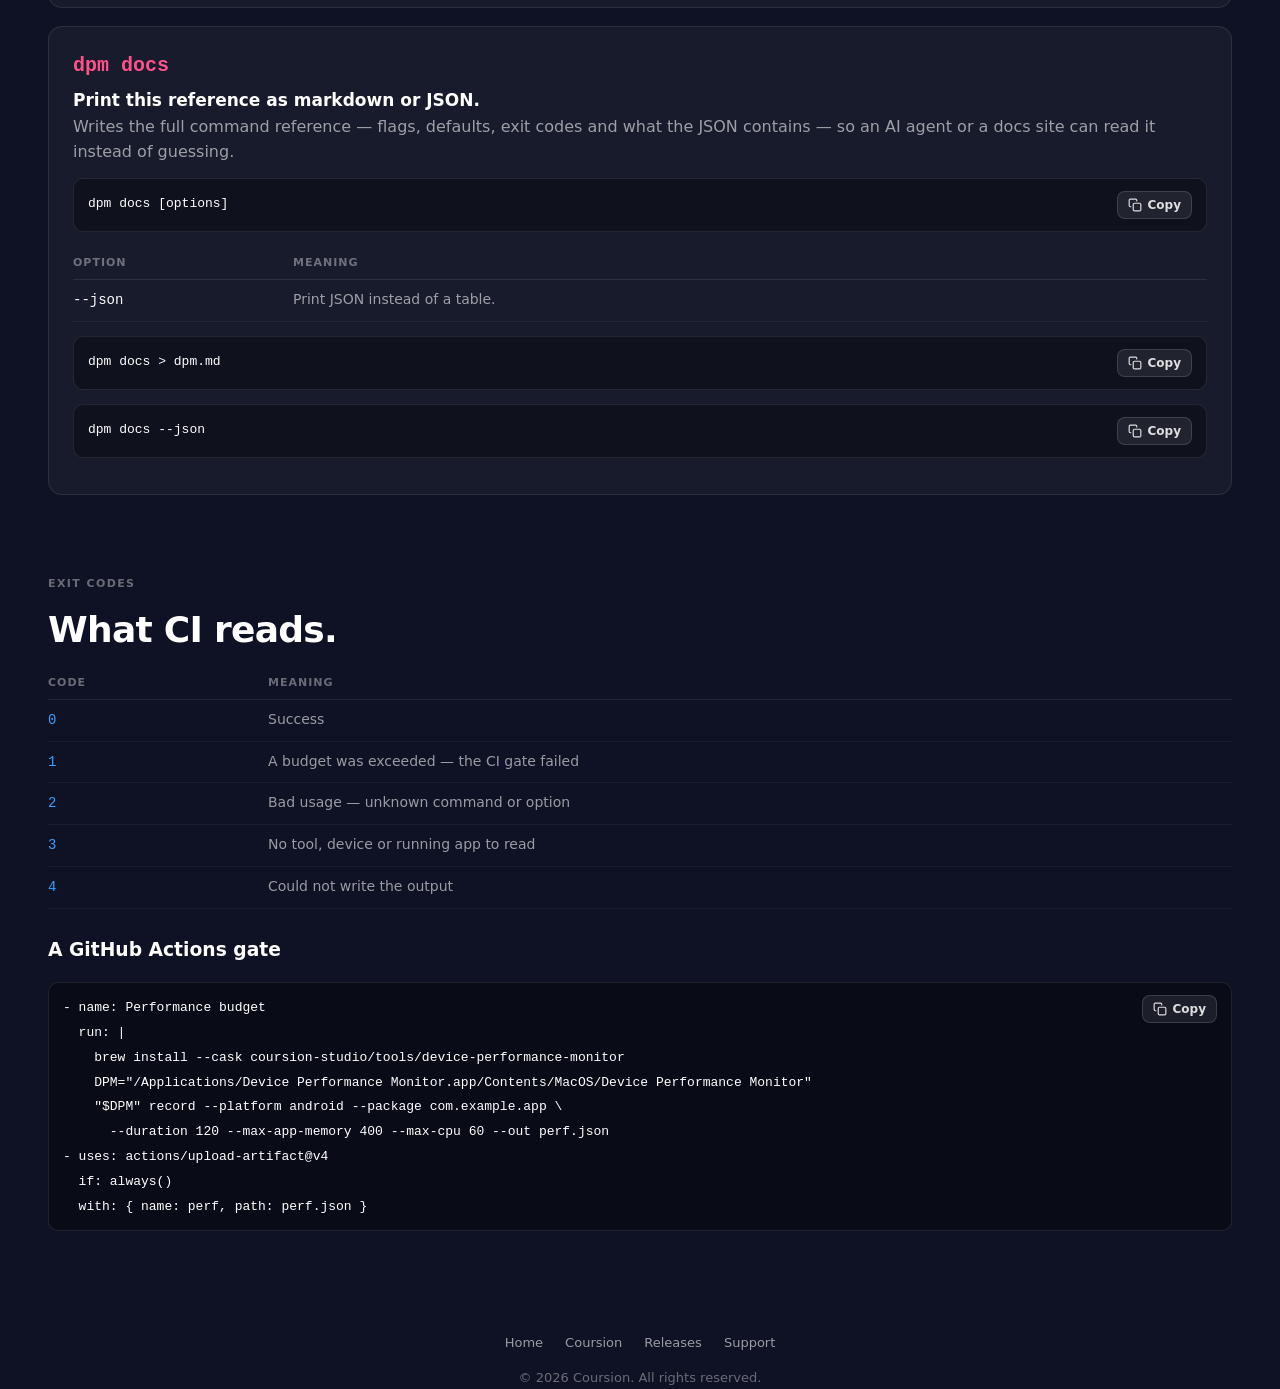
==== commit 85132fbe: "Site: regenerate the CLI reference against 1.7.0" ====
--- a/cli.html
+++ b/cli.html
@@ -37,7 +37,7 @@
     <section class="hero doc-hero">
       <div class="eyebrow">COMMAND LINE · CI · AI AGENTS</div>
       <h1><span class="grad">dpm</span> — your app's performance,<br />without the window.</h1>
-      <p class="sub">The Device Performance Monitor app is also a CLI. Give it a device and a package and it samples memory, CPU, threads and frame rate, writes JSON, and exits non-zero when a budget is blown — so CI can fail a build, and an AI agent can read the numbers back to you. Version 1.6.1 (28).</p>
+      <p class="sub">The Device Performance Monitor app is also a CLI. Give it a device and a package and it samples memory, CPU, threads and frame rate, writes JSON, and exits non-zero when a budget is blown — so CI can fail a build, and an AI agent can read the numbers back to you. Version 1.7.0 (29).</p>
       <div class="cta-row">
         <a class="btn primary" href="./#download">Get the app</a>
         <a class="btn outline" href="cli.md">Read as markdown</a>
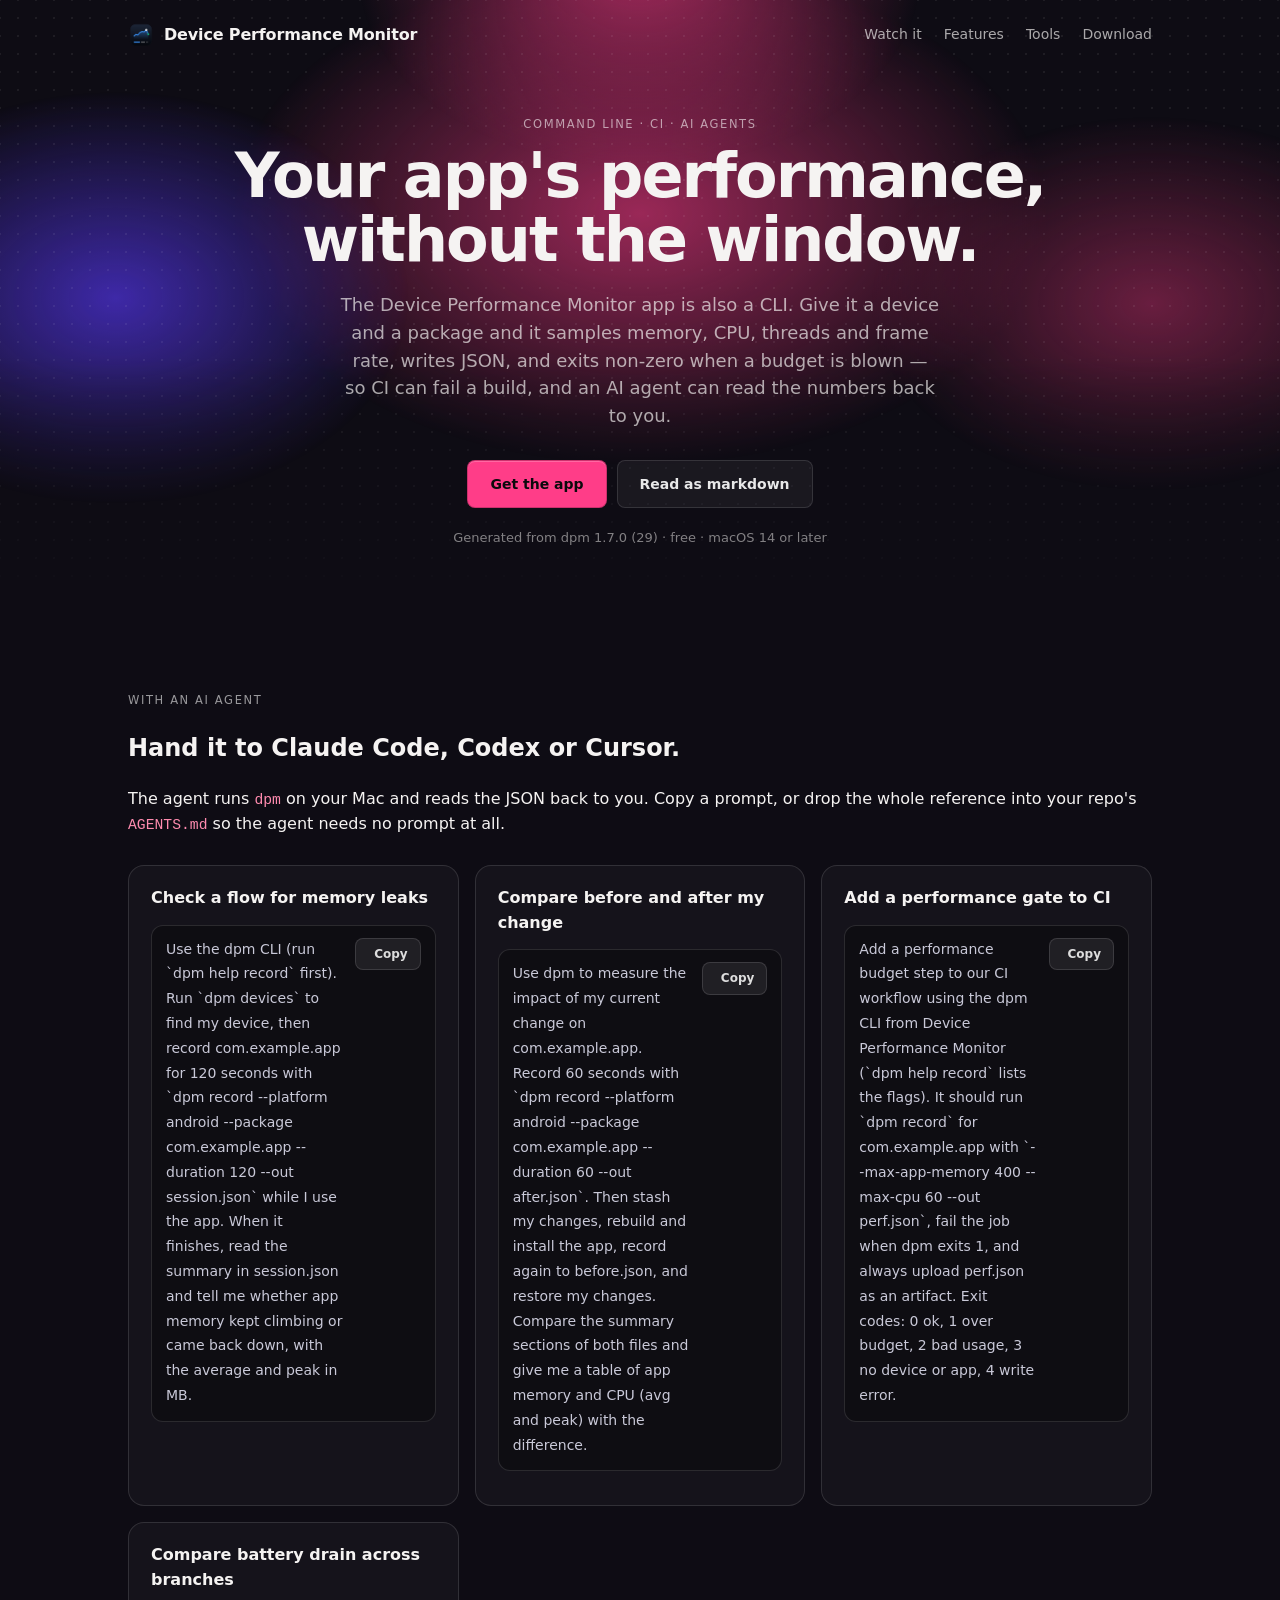
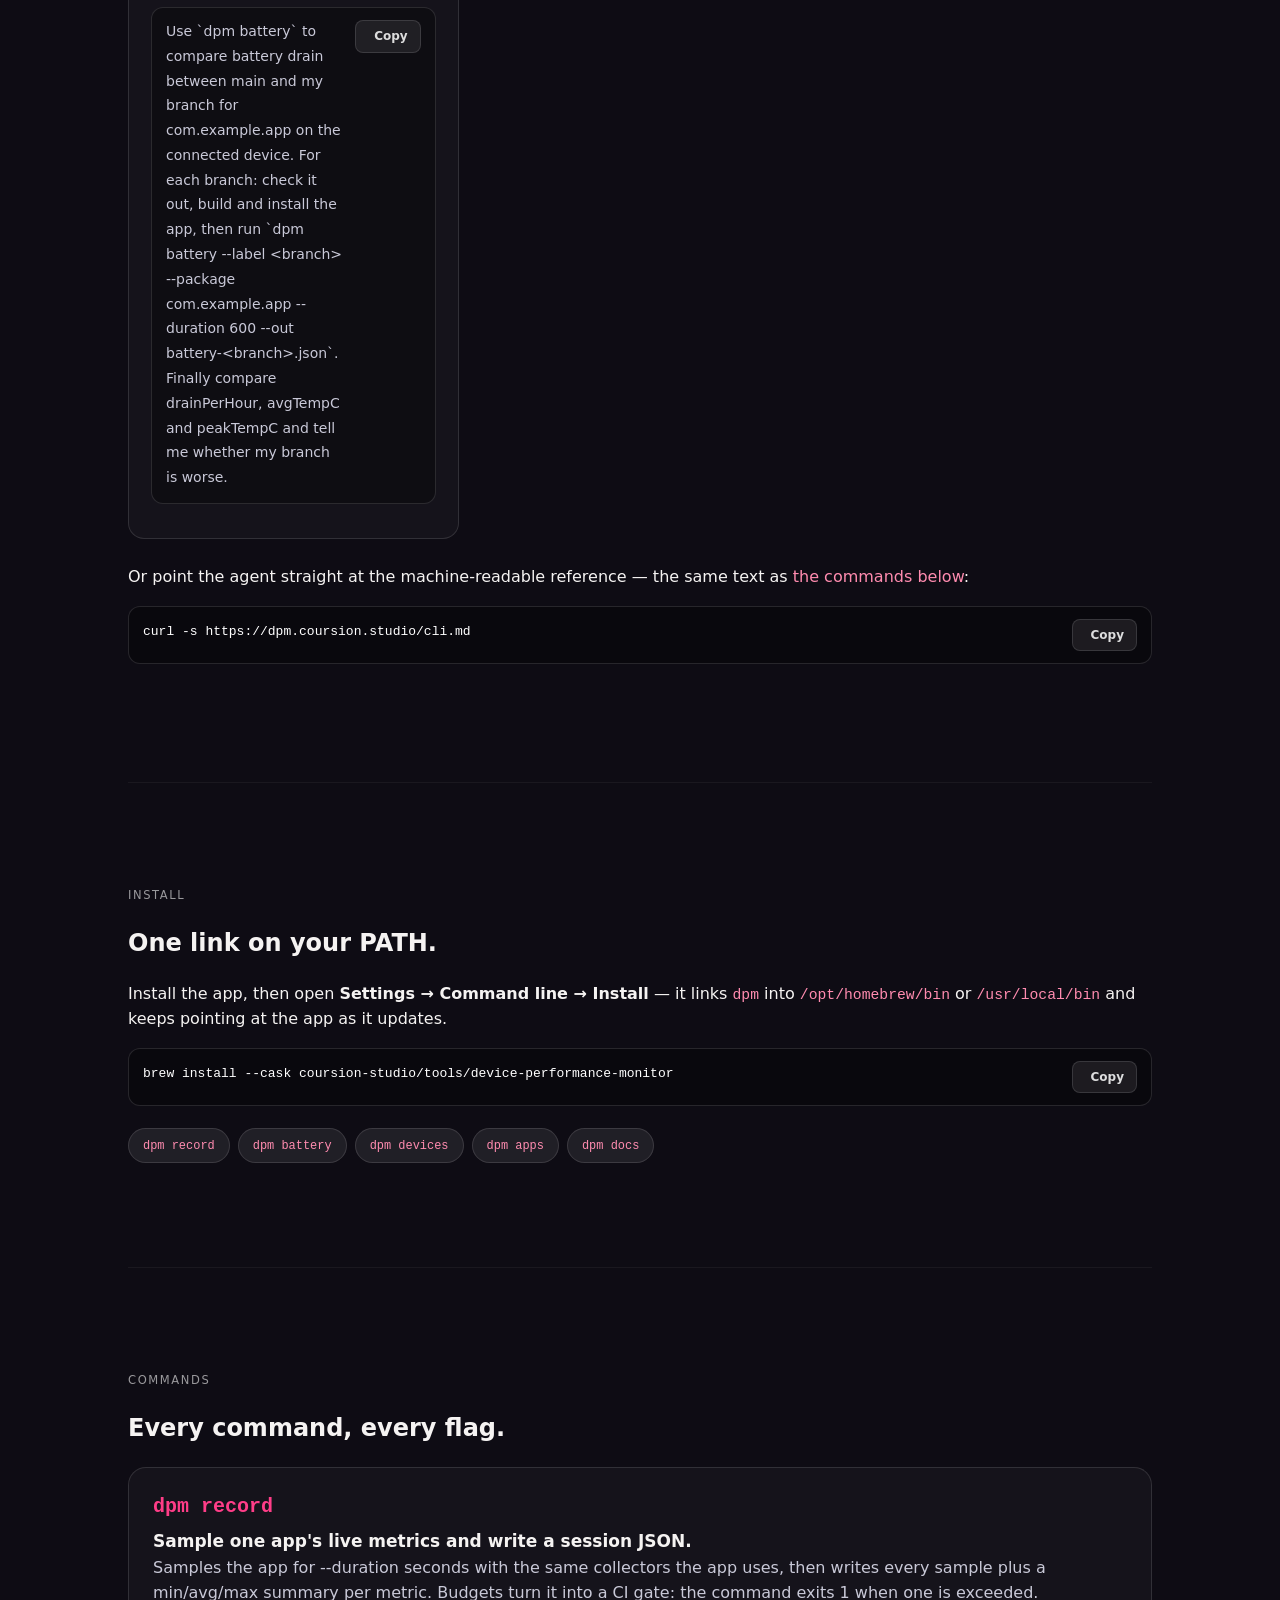
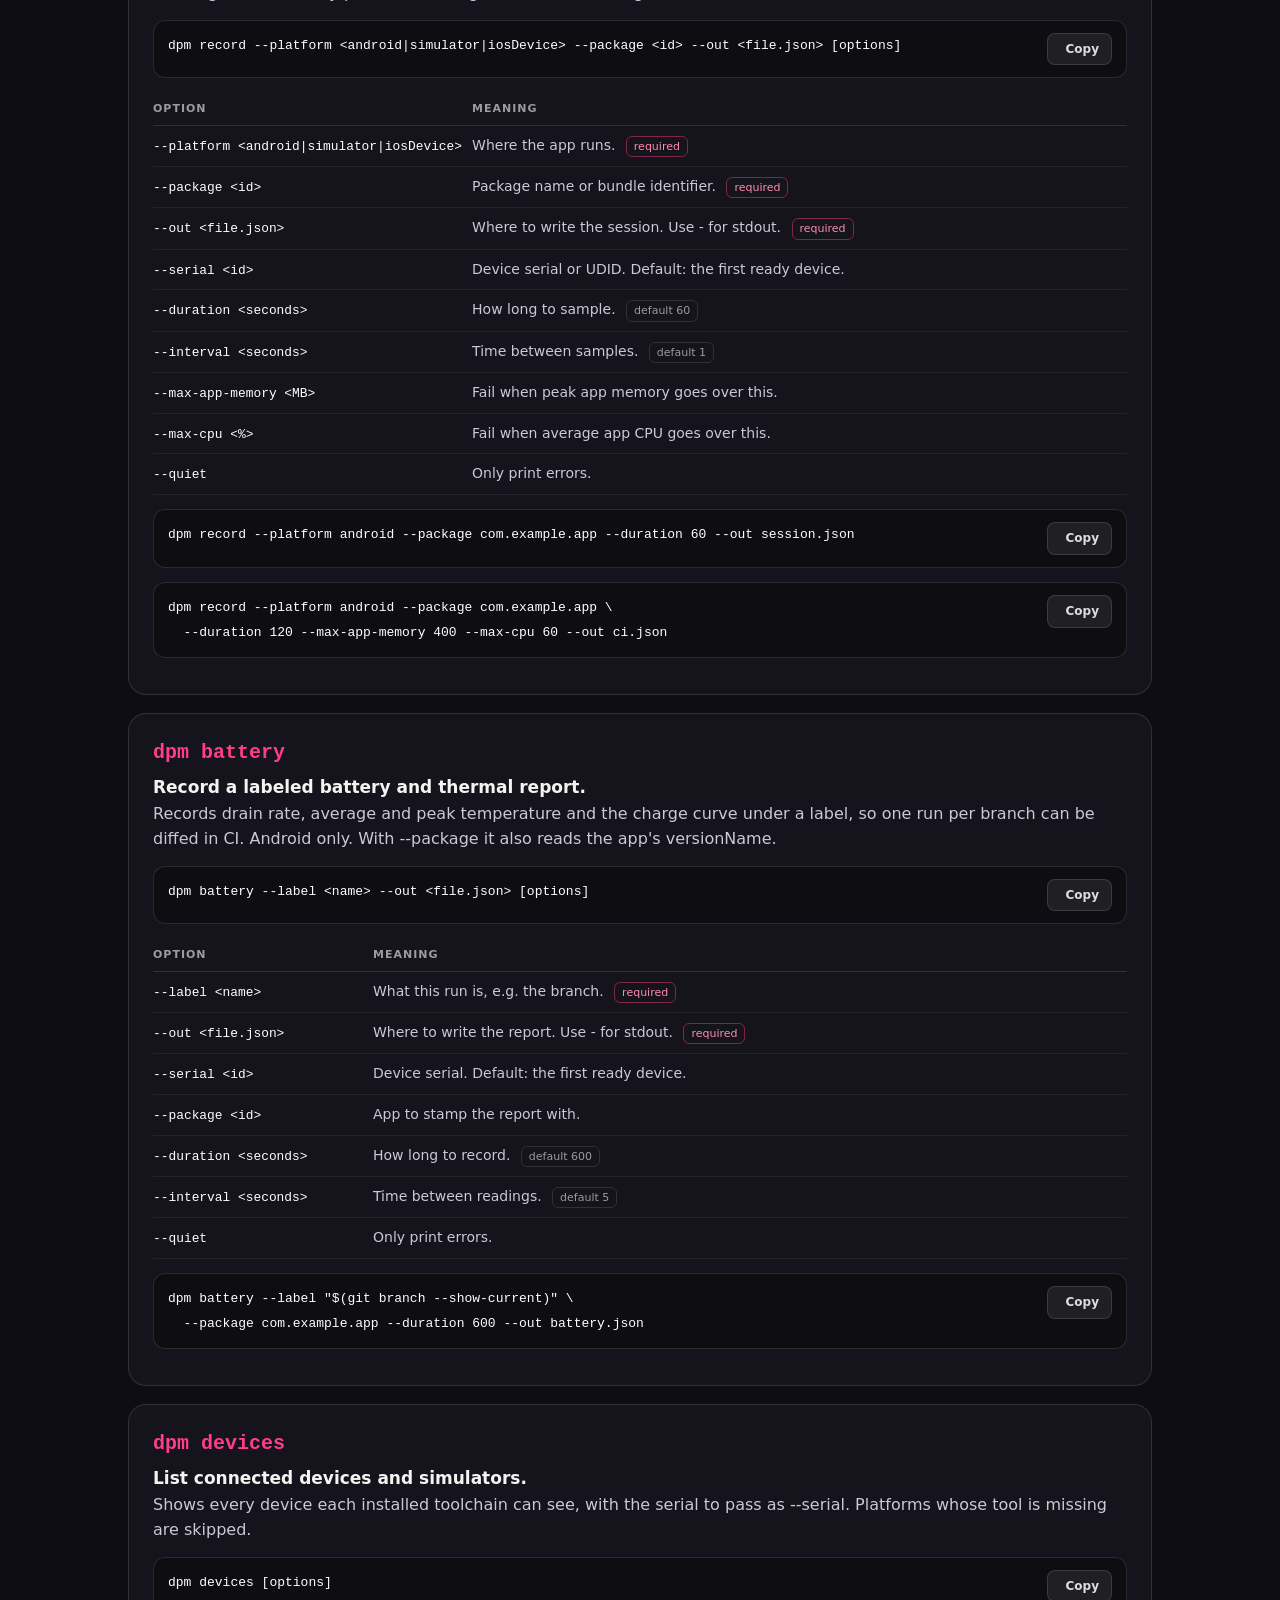
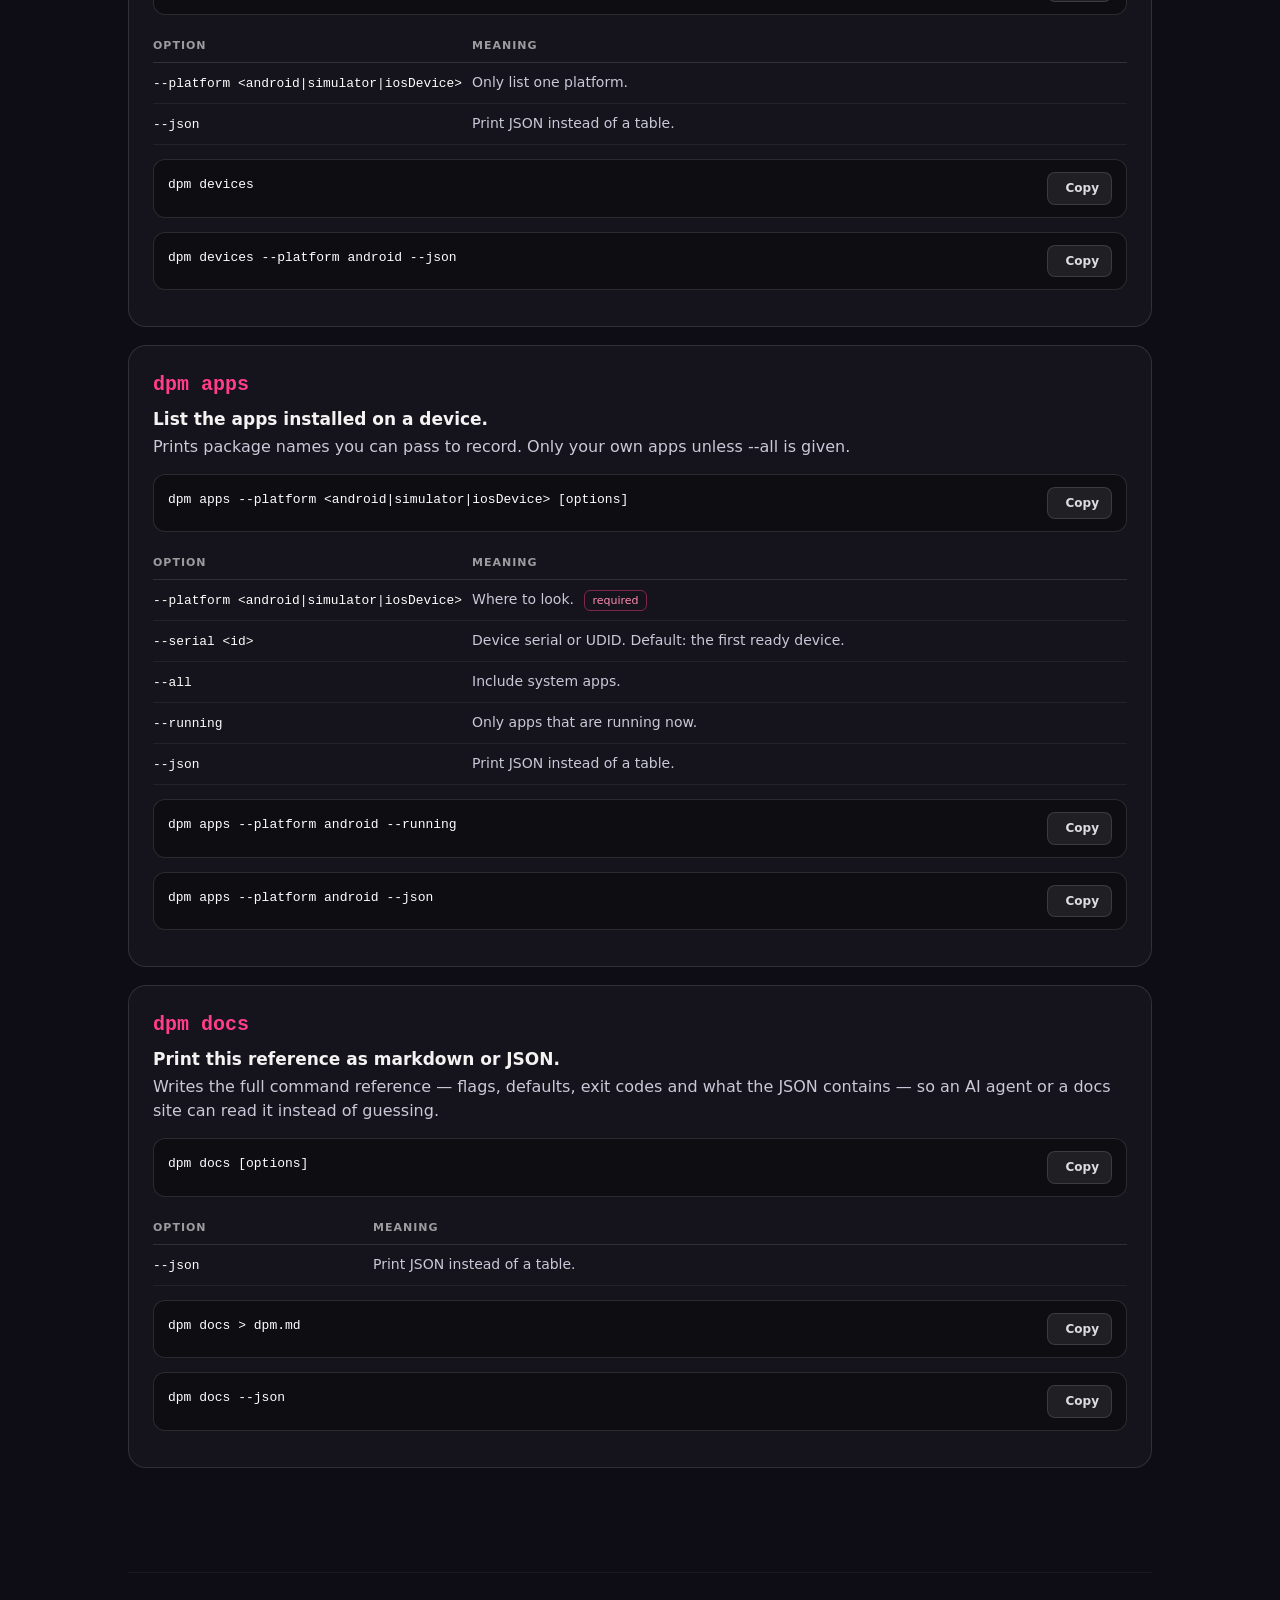
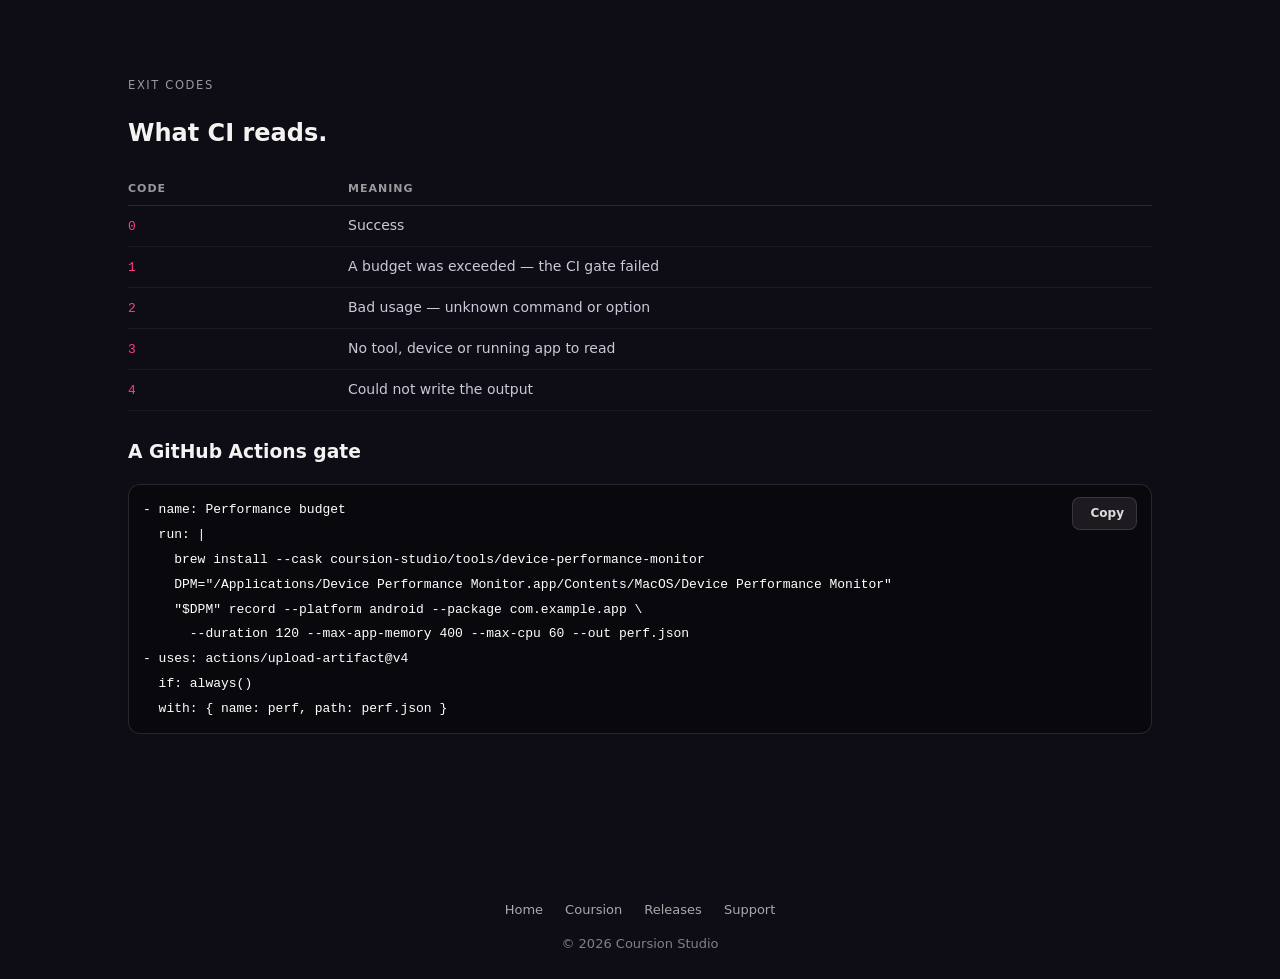
==== commit 225d38c5: "Site: rebuild on the Coursion stage design The page now leads with a lit stage the way Hutch's does:" ====
--- a/cli.html
+++ b/cli.html
@@ -12,60 +12,65 @@
   <meta property="og:image" content="https://dpm.coursion.studio/shot-cli.png" />
   <meta name="twitter:card" content="summary_large_image" />
   <link rel="icon" href="icon.png" />
-  <link rel="stylesheet" href="styles.css" />
+  <link rel="stylesheet" href="stage.css" />
+  <link rel="stylesheet" href="dpm.css" />
+  <link rel="stylesheet" href="cli.css" />
   <link rel="alternate" type="text/markdown" href="https://dpm.coursion.studio/cli.md" title="dpm CLI reference as markdown" />
-  <link rel="stylesheet" href="cli.css" />
+  <script>document.documentElement.classList.add("js");window.__rv=setTimeout(function(){document.documentElement.classList.add("reveal-all")},4000);</script>
+  <script defer src="palettes.js"></script>
+  <script>window.STAGE = { palette: "aurora", download: "https://github.com/Coursion-Studio/device-performance-monitor-website/releases/latest" };</script>
+  <script defer src="stage.js"></script>
+  <script defer src="dpm.js"></script>
 </head>
 <body>
-  <div class="bg"></div>
-  <div class="container">
-    <nav class="top">
-      <div class="brand">
-        <a href="./" style="display:flex;align-items:center;gap:10px;color:inherit;text-decoration:none;">
-          <img src="icon.png" alt="Device Performance Monitor" />
-          <span>Device Performance Monitor</span>
-        </a>
+  <header class="stage-hero doc-hero reveal" data-live>
+    <div class="mesh" aria-hidden="true"><i class="m1"></i><i class="m2"></i><i class="m3"></i><i class="m4"></i></div>
+    <div class="container">
+      <nav class="top">
+        <a class="brand" href="./"><img src="icon.png" alt="" width="26" height="26" /><span>Device Performance Monitor</span></a>
+        <div class="links">
+          <a href="./#live">Watch it</a>
+          <a href="./#features">Features</a>
+          <a href="./#tools">Tools</a>
+          <a class="keep" href="./#download">Download</a>
+        </div>
+      </nav>
+      <div class="hero-copy">
+        <p class="eyebrow rise">COMMAND LINE · CI · AI AGENTS</p>
+        <h1 class="rise" style="--d:.08s">Your app's performance,<br />without the window.</h1>
+        <p class="sub rise" style="--d:.14s">The Device Performance Monitor app is also a CLI. Give it a device and a package and it samples memory, CPU, threads and frame rate, writes JSON, and exits non-zero when a budget is blown — so CI can fail a build, and an AI agent can read the numbers back to you.</p>
+        <div class="cta-row rise" style="--d:.2s">
+          <a class="btn primary" href="./#download" data-download>Get the app</a>
+          <a class="btn outline" href="cli.md">Read as markdown</a>
+        </div>
+        <p class="req-note rise" style="--d:.24s">Generated from dpm 1.7.0 (29) · free · macOS 14 or later</p>
       </div>
-      <div class="links">
-        <a href="./#showcase">Tour</a>
-        <a href="./#tools">Tools</a>
-        <a href="cli.html" class="current">CLI</a>
-        <a href="./#download">Download</a>
-      </div>
-    </nav>
+    </div>
+  </header>
+  <main class="container">
 
-    <section class="hero doc-hero">
-      <div class="eyebrow">COMMAND LINE · CI · AI AGENTS</div>
-      <h1><span class="grad">dpm</span> — your app's performance,<br />without the window.</h1>
-      <p class="sub">The Device Performance Monitor app is also a CLI. Give it a device and a package and it samples memory, CPU, threads and frame rate, writes JSON, and exits non-zero when a budget is blown — so CI can fail a build, and an AI agent can read the numbers back to you. Version 1.7.0 (29).</p>
-      <div class="cta-row">
-        <a class="btn primary" href="./#download">Get the app</a>
-        <a class="btn outline" href="cli.md">Read as markdown</a>
-      </div>
-    </section>
-
-    <section class="tight" id="agent">
-      <div class="section-label">WITH AN AI AGENT</div>
-      <h2>Hand it to Claude Code, Codex or Cursor.</h2>
+    <section class="sec reveal" id="agent">
+      <p class="eyebrow rise">WITH AN AI AGENT</p>
+      <h2 class="rise">Hand it to Claude Code, Codex or Cursor.</h2>
       <p class="lede">The agent runs <code>dpm</code> on your Mac and reads the JSON back to you. Copy a prompt, or drop the whole reference into your repo's <code>AGENTS.md</code> so the agent needs no prompt at all.</p>
-      <div class="prompt-grid"><article class="prompt-card"><h3>Check a flow for memory leaks</h3><div class="snippet prose"><pre><code>Use the dpm CLI (run `dpm help record` first). Run `dpm devices` to find my device, then record com.example.app for 120 seconds with `dpm record --platform android --package com.example.app --duration 120 --out session.json` while I use the app. When it finishes, read the summary in session.json and tell me whether app memory kept climbing or came back down, with the average and peak in MB.</code></pre><button class="copy-btn" type="button" aria-label="Copy prompt"><svg viewBox="0 0 24 24" fill="none" stroke="currentColor" stroke-width="2" stroke-linecap="round" stroke-linejoin="round"><rect x="9" y="9" width="13" height="13" rx="2"/><path d="M5 15H4a2 2 0 0 1-2-2V4a2 2 0 0 1 2-2h9a2 2 0 0 1 2 2v1"/></svg><span>Copy</span></button></div></article><article class="prompt-card"><h3>Compare before and after my change</h3><div class="snippet prose"><pre><code>Use dpm to measure the impact of my current change on com.example.app. Record 60 seconds with `dpm record --platform android --package com.example.app --duration 60 --out after.json`. Then stash my changes, rebuild and install the app, record again to before.json, and restore my changes. Compare the summary sections of both files and give me a table of app memory and CPU (avg and peak) with the difference.</code></pre><button class="copy-btn" type="button" aria-label="Copy prompt"><svg viewBox="0 0 24 24" fill="none" stroke="currentColor" stroke-width="2" stroke-linecap="round" stroke-linejoin="round"><rect x="9" y="9" width="13" height="13" rx="2"/><path d="M5 15H4a2 2 0 0 1-2-2V4a2 2 0 0 1 2-2h9a2 2 0 0 1 2 2v1"/></svg><span>Copy</span></button></div></article><article class="prompt-card"><h3>Add a performance gate to CI</h3><div class="snippet prose"><pre><code>Add a performance budget step to our CI workflow using the dpm CLI from Device Performance Monitor (`dpm help record` lists the flags). It should run `dpm record` for com.example.app with `--max-app-memory 400 --max-cpu 60 --out perf.json`, fail the job when dpm exits 1, and always upload perf.json as an artifact. Exit codes: 0 ok, 1 over budget, 2 bad usage, 3 no device or app, 4 write error.</code></pre><button class="copy-btn" type="button" aria-label="Copy prompt"><svg viewBox="0 0 24 24" fill="none" stroke="currentColor" stroke-width="2" stroke-linecap="round" stroke-linejoin="round"><rect x="9" y="9" width="13" height="13" rx="2"/><path d="M5 15H4a2 2 0 0 1-2-2V4a2 2 0 0 1 2-2h9a2 2 0 0 1 2 2v1"/></svg><span>Copy</span></button></div></article><article class="prompt-card"><h3>Compare battery drain across branches</h3><div class="snippet prose"><pre><code>Use `dpm battery` to compare battery drain between main and my branch for com.example.app on the connected device. For each branch: check it out, build and install the app, then run `dpm battery --label &lt;branch&gt; --package com.example.app --duration 600 --out battery-&lt;branch&gt;.json`. Finally compare drainPerHour, avgTempC and peakTempC and tell me whether my branch is worse.</code></pre><button class="copy-btn" type="button" aria-label="Copy prompt"><svg viewBox="0 0 24 24" fill="none" stroke="currentColor" stroke-width="2" stroke-linecap="round" stroke-linejoin="round"><rect x="9" y="9" width="13" height="13" rx="2"/><path d="M5 15H4a2 2 0 0 1-2-2V4a2 2 0 0 1 2-2h9a2 2 0 0 1 2 2v1"/></svg><span>Copy</span></button></div></article></div>
+      <div class="prompt-grid"><article class="prompt-card rise"><h3>Check a flow for memory leaks</h3><div class="snippet prose"><pre><code>Use the dpm CLI (run `dpm help record` first). Run `dpm devices` to find my device, then record com.example.app for 120 seconds with `dpm record --platform android --package com.example.app --duration 120 --out session.json` while I use the app. When it finishes, read the summary in session.json and tell me whether app memory kept climbing or came back down, with the average and peak in MB.</code></pre><button class="copy-btn" type="button" aria-label="Copy prompt"><svg viewBox="0 0 24 24" fill="none" stroke="currentColor" stroke-width="2" stroke-linecap="round" stroke-linejoin="round"><rect x="9" y="9" width="13" height="13" rx="2"/><path d="M5 15H4a2 2 0 0 1-2-2V4a2 2 0 0 1 2-2h9a2 2 0 0 1 2 2v1"/></svg><span>Copy</span></button></div></article><article class="prompt-card rise"><h3>Compare before and after my change</h3><div class="snippet prose"><pre><code>Use dpm to measure the impact of my current change on com.example.app. Record 60 seconds with `dpm record --platform android --package com.example.app --duration 60 --out after.json`. Then stash my changes, rebuild and install the app, record again to before.json, and restore my changes. Compare the summary sections of both files and give me a table of app memory and CPU (avg and peak) with the difference.</code></pre><button class="copy-btn" type="button" aria-label="Copy prompt"><svg viewBox="0 0 24 24" fill="none" stroke="currentColor" stroke-width="2" stroke-linecap="round" stroke-linejoin="round"><rect x="9" y="9" width="13" height="13" rx="2"/><path d="M5 15H4a2 2 0 0 1-2-2V4a2 2 0 0 1 2-2h9a2 2 0 0 1 2 2v1"/></svg><span>Copy</span></button></div></article><article class="prompt-card rise"><h3>Add a performance gate to CI</h3><div class="snippet prose"><pre><code>Add a performance budget step to our CI workflow using the dpm CLI from Device Performance Monitor (`dpm help record` lists the flags). It should run `dpm record` for com.example.app with `--max-app-memory 400 --max-cpu 60 --out perf.json`, fail the job when dpm exits 1, and always upload perf.json as an artifact. Exit codes: 0 ok, 1 over budget, 2 bad usage, 3 no device or app, 4 write error.</code></pre><button class="copy-btn" type="button" aria-label="Copy prompt"><svg viewBox="0 0 24 24" fill="none" stroke="currentColor" stroke-width="2" stroke-linecap="round" stroke-linejoin="round"><rect x="9" y="9" width="13" height="13" rx="2"/><path d="M5 15H4a2 2 0 0 1-2-2V4a2 2 0 0 1 2-2h9a2 2 0 0 1 2 2v1"/></svg><span>Copy</span></button></div></article><article class="prompt-card rise"><h3>Compare battery drain across branches</h3><div class="snippet prose"><pre><code>Use `dpm battery` to compare battery drain between main and my branch for com.example.app on the connected device. For each branch: check it out, build and install the app, then run `dpm battery --label &lt;branch&gt; --package com.example.app --duration 600 --out battery-&lt;branch&gt;.json`. Finally compare drainPerHour, avgTempC and peakTempC and tell me whether my branch is worse.</code></pre><button class="copy-btn" type="button" aria-label="Copy prompt"><svg viewBox="0 0 24 24" fill="none" stroke="currentColor" stroke-width="2" stroke-linecap="round" stroke-linejoin="round"><rect x="9" y="9" width="13" height="13" rx="2"/><path d="M5 15H4a2 2 0 0 1-2-2V4a2 2 0 0 1 2-2h9a2 2 0 0 1 2 2v1"/></svg><span>Copy</span></button></div></article></div>
       <p class="lede mt">Or point the agent straight at the machine-readable reference — the same text as <a href="#cmd-record">the commands below</a>:</p>
       <div class="snippet"><pre><code>curl -s https://dpm.coursion.studio/cli.md</code></pre><button class="copy-btn" type="button" aria-label="Copy curl command"><svg viewBox="0 0 24 24" fill="none" stroke="currentColor" stroke-width="2" stroke-linecap="round" stroke-linejoin="round"><rect x="9" y="9" width="13" height="13" rx="2"/><path d="M5 15H4a2 2 0 0 1-2-2V4a2 2 0 0 1 2-2h9a2 2 0 0 1 2 2v1"/></svg><span>Copy</span></button></div>
     </section>
 
-    <section class="tight">
-      <div class="section-label">INSTALL</div>
-      <h2>One link on your PATH.</h2>
+    <section class="sec reveal">
+      <p class="eyebrow rise">INSTALL</p>
+      <h2 class="rise">One link on your PATH.</h2>
       <p class="lede">Install the app, then open <strong>Settings → Command line → Install</strong> — it links <code>dpm</code> into <code>/opt/homebrew/bin</code> or <code>/usr/local/bin</code> and keeps pointing at the app as it updates.</p>
       <div class="snippet"><pre><code>brew install --cask coursion-studio/tools/device-performance-monitor</code></pre><button class="copy-btn" type="button" aria-label="Copy install command"><svg viewBox="0 0 24 24" fill="none" stroke="currentColor" stroke-width="2" stroke-linecap="round" stroke-linejoin="round"><rect x="9" y="9" width="13" height="13" rx="2"/><path d="M5 15H4a2 2 0 0 1-2-2V4a2 2 0 0 1 2-2h9a2 2 0 0 1 2 2v1"/></svg><span>Copy</span></button></div>
       <div class="doc-nav"><a href="#cmd-record"><code>dpm record</code></a><a href="#cmd-battery"><code>dpm battery</code></a><a href="#cmd-devices"><code>dpm devices</code></a><a href="#cmd-apps"><code>dpm apps</code></a><a href="#cmd-docs"><code>dpm docs</code></a></div>
     </section>
 
-    <section class="tight">
-      <div class="section-label">COMMANDS</div>
-      <h2>Every command, every flag.</h2>
+    <section class="sec reveal">
+      <p class="eyebrow rise">COMMANDS</p>
+      <h2 class="rise">Every command, every flag.</h2>
       
-      <article class="cmd-card" id="cmd-record">
+      <article class="cmd-card rise" id="cmd-record">
         <h3><code>dpm record</code></h3>
         <p class="cmd-summary">Sample one app&#x27;s live metrics and write a session JSON.</p>
         <p class="cmd-detail">Samples the app for --duration seconds with the same collectors the app uses, then writes every sample plus a min/avg/max summary per metric. Budgets turn it into a CI gate: the command exits 1 when one is exceeded.</p>
@@ -74,7 +79,7 @@
         <div class="snippet"><pre><code>dpm record --platform android --package com.example.app --duration 60 --out session.json</code></pre><button class="copy-btn" type="button" aria-label="Copy example"><svg viewBox="0 0 24 24" fill="none" stroke="currentColor" stroke-width="2" stroke-linecap="round" stroke-linejoin="round"><rect x="9" y="9" width="13" height="13" rx="2"/><path d="M5 15H4a2 2 0 0 1-2-2V4a2 2 0 0 1 2-2h9a2 2 0 0 1 2 2v1"/></svg><span>Copy</span></button></div><div class="snippet"><pre><code>dpm record --platform android --package com.example.app \
   --duration 120 --max-app-memory 400 --max-cpu 60 --out ci.json</code></pre><button class="copy-btn" type="button" aria-label="Copy example"><svg viewBox="0 0 24 24" fill="none" stroke="currentColor" stroke-width="2" stroke-linecap="round" stroke-linejoin="round"><rect x="9" y="9" width="13" height="13" rx="2"/><path d="M5 15H4a2 2 0 0 1-2-2V4a2 2 0 0 1 2-2h9a2 2 0 0 1 2 2v1"/></svg><span>Copy</span></button></div>
       </article>
-      <article class="cmd-card" id="cmd-battery">
+      <article class="cmd-card rise" id="cmd-battery">
         <h3><code>dpm battery</code></h3>
         <p class="cmd-summary">Record a labeled battery and thermal report.</p>
         <p class="cmd-detail">Records drain rate, average and peak temperature and the charge curve under a label, so one run per branch can be diffed in CI. Android only. With --package it also reads the app&#x27;s versionName.</p>
@@ -83,7 +88,7 @@
         <div class="snippet"><pre><code>dpm battery --label &quot;$(git branch --show-current)&quot; \
   --package com.example.app --duration 600 --out battery.json</code></pre><button class="copy-btn" type="button" aria-label="Copy example"><svg viewBox="0 0 24 24" fill="none" stroke="currentColor" stroke-width="2" stroke-linecap="round" stroke-linejoin="round"><rect x="9" y="9" width="13" height="13" rx="2"/><path d="M5 15H4a2 2 0 0 1-2-2V4a2 2 0 0 1 2-2h9a2 2 0 0 1 2 2v1"/></svg><span>Copy</span></button></div>
       </article>
-      <article class="cmd-card" id="cmd-devices">
+      <article class="cmd-card rise" id="cmd-devices">
         <h3><code>dpm devices</code></h3>
         <p class="cmd-summary">List connected devices and simulators.</p>
         <p class="cmd-detail">Shows every device each installed toolchain can see, with the serial to pass as --serial. Platforms whose tool is missing are skipped.</p>
@@ -91,7 +96,7 @@
         <table class="flags"><thead><tr><th>Option</th><th>Meaning</th></tr></thead><tbody><tr><td><code>--platform &lt;android|simulator|iosDevice&gt;</code></td><td>Only list one platform.</td></tr><tr><td><code>--json</code></td><td>Print JSON instead of a table.</td></tr></tbody></table>
         <div class="snippet"><pre><code>dpm devices</code></pre><button class="copy-btn" type="button" aria-label="Copy example"><svg viewBox="0 0 24 24" fill="none" stroke="currentColor" stroke-width="2" stroke-linecap="round" stroke-linejoin="round"><rect x="9" y="9" width="13" height="13" rx="2"/><path d="M5 15H4a2 2 0 0 1-2-2V4a2 2 0 0 1 2-2h9a2 2 0 0 1 2 2v1"/></svg><span>Copy</span></button></div><div class="snippet"><pre><code>dpm devices --platform android --json</code></pre><button class="copy-btn" type="button" aria-label="Copy example"><svg viewBox="0 0 24 24" fill="none" stroke="currentColor" stroke-width="2" stroke-linecap="round" stroke-linejoin="round"><rect x="9" y="9" width="13" height="13" rx="2"/><path d="M5 15H4a2 2 0 0 1-2-2V4a2 2 0 0 1 2-2h9a2 2 0 0 1 2 2v1"/></svg><span>Copy</span></button></div>
       </article>
-      <article class="cmd-card" id="cmd-apps">
+      <article class="cmd-card rise" id="cmd-apps">
         <h3><code>dpm apps</code></h3>
         <p class="cmd-summary">List the apps installed on a device.</p>
         <p class="cmd-detail">Prints package names you can pass to record. Only your own apps unless --all is given.</p>
@@ -99,7 +104,7 @@
         <table class="flags"><thead><tr><th>Option</th><th>Meaning</th></tr></thead><tbody><tr><td><code>--platform &lt;android|simulator|iosDevice&gt;</code></td><td>Where to look. <span class="tag req">required</span></td></tr><tr><td><code>--serial &lt;id&gt;</code></td><td>Device serial or UDID. Default: the first ready device.</td></tr><tr><td><code>--all</code></td><td>Include system apps.</td></tr><tr><td><code>--running</code></td><td>Only apps that are running now.</td></tr><tr><td><code>--json</code></td><td>Print JSON instead of a table.</td></tr></tbody></table>
         <div class="snippet"><pre><code>dpm apps --platform android --running</code></pre><button class="copy-btn" type="button" aria-label="Copy example"><svg viewBox="0 0 24 24" fill="none" stroke="currentColor" stroke-width="2" stroke-linecap="round" stroke-linejoin="round"><rect x="9" y="9" width="13" height="13" rx="2"/><path d="M5 15H4a2 2 0 0 1-2-2V4a2 2 0 0 1 2-2h9a2 2 0 0 1 2 2v1"/></svg><span>Copy</span></button></div><div class="snippet"><pre><code>dpm apps --platform android --json</code></pre><button class="copy-btn" type="button" aria-label="Copy example"><svg viewBox="0 0 24 24" fill="none" stroke="currentColor" stroke-width="2" stroke-linecap="round" stroke-linejoin="round"><rect x="9" y="9" width="13" height="13" rx="2"/><path d="M5 15H4a2 2 0 0 1-2-2V4a2 2 0 0 1 2-2h9a2 2 0 0 1 2 2v1"/></svg><span>Copy</span></button></div>
       </article>
-      <article class="cmd-card" id="cmd-docs">
+      <article class="cmd-card rise" id="cmd-docs">
         <h3><code>dpm docs</code></h3>
         <p class="cmd-summary">Print this reference as markdown or JSON.</p>
         <p class="cmd-detail">Writes the full command reference — flags, defaults, exit codes and what the JSON contains — so an AI agent or a docs site can read it instead of guessing.</p>
@@ -109,9 +114,9 @@
       </article>
     </section>
 
-    <section class="tight">
-      <div class="section-label">EXIT CODES</div>
-      <h2>What CI reads.</h2>
+    <section class="sec reveal">
+      <p class="eyebrow rise">EXIT CODES</p>
+      <h2 class="rise">What CI reads.</h2>
       <table class="flags exits"><thead><tr><th>Code</th><th>Meaning</th></tr></thead><tbody><tr><td><code>0</code></td><td>Success</td></tr><tr><td><code>1</code></td><td>A budget was exceeded — the CI gate failed</td></tr><tr><td><code>2</code></td><td>Bad usage — unknown command or option</td></tr><tr><td><code>3</code></td><td>No tool, device or running app to read</td></tr><tr><td><code>4</code></td><td>Could not write the output</td></tr></tbody></table>
       <h3 class="mt">A GitHub Actions gate</h3>
       <div class="snippet"><pre><code>- name: Performance budget
@@ -125,6 +130,8 @@
   with: { name: perf, path: perf.json }</code></pre><button class="copy-btn" type="button" aria-label="Copy CI step"><svg viewBox="0 0 24 24" fill="none" stroke="currentColor" stroke-width="2" stroke-linecap="round" stroke-linejoin="round"><rect x="9" y="9" width="13" height="13" rx="2"/><path d="M5 15H4a2 2 0 0 1-2-2V4a2 2 0 0 1 2-2h9a2 2 0 0 1 2 2v1"/></svg><span>Copy</span></button></div>
     </section>
 
+  </main>
+  <div class="container">
     <footer>
       <div class="links">
         <a href="./">Home</a>
@@ -132,26 +139,8 @@
         <a href="https://github.com/Coursion-Studio/device-performance-monitor-website/releases/latest">Releases</a>
         <a href="mailto:support@coursion.studio">Support</a>
       </div>
-      <div>© 2026 Coursion. All rights reserved.</div>
+      <div>© 2026 Coursion Studio</div>
     </footer>
   </div>
-  <script>
-    document.querySelectorAll(".copy-btn").forEach(function (btn) {
-      btn.addEventListener("click", function () {
-        var code = btn.parentElement.querySelector("code");
-        if (!code) return;
-        navigator.clipboard.writeText(code.textContent.trim()).then(function () {
-          btn.classList.add("copied");
-          var label = btn.querySelector("span");
-          var prev = label ? label.textContent : "";
-          if (label) label.textContent = "Copied";
-          setTimeout(function () {
-            btn.classList.remove("copied");
-            if (label) label.textContent = prev;
-          }, 1600);
-        });
-      });
-    });
-  </script>
 </body>
 </html>
--- a/stage.css
+++ b/stage.css
@@ -0,0 +1,727 @@
+@property --pal-accent { syntax: "<color>"; inherits: true; initial-value: #9D4EDD; }
+@property --pal-second { syntax: "<color>"; inherits: true; initial-value: #4B0082; }
+
+:root {
+  --pal-base: #07050F;
+  --pal-accent: #9D4EDD;
+  --pal-second: #4B0082;
+  --pal-s1: rgb(157 78 221 / 0.28);
+  --pal-s2: rgb(75 0 130 / 0.16);
+  --pal-s3: rgb(6 4 15 / 0.65);
+  --pal-text: #FFFFFF;
+  --pal-text2: #C9C9D8;
+  --pal-text3: rgb(255 255 255 / 0.58);
+  --pal-chip: rgb(255 255 255 / 0.08);
+  --pal-rule: rgb(255 255 255 / 0.06);
+  --pal-border: rgb(255 255 255 / 0.12);
+  --on-accent: #FFFFFF;
+
+  --page: #0E0C14;
+  --accent-text: color-mix(in oklab, var(--pal-accent) 66%, white);
+  --text-primary: #F5F3F2;
+  --text-secondary: rgb(245 243 242 / 0.68);
+  --text-tertiary: rgb(245 243 242 / 0.5);
+  --rule: rgb(245 243 242 / 0.09);
+  --success: #2ECC71;
+  --warning: #F39C12;
+
+  --sans: -apple-system, BlinkMacSystemFont, "SF Pro Display", "SF Pro Text", "Inter", system-ui, sans-serif;
+  --mono: ui-monospace, SFMono-Regular, "SF Mono", Menlo, monospace;
+  --rounded: ui-rounded, "SF Pro Rounded", -apple-system, BlinkMacSystemFont, system-ui, sans-serif;
+  --radius-btn: 8px;
+
+  --spring: linear(0, 0.0202, 0.0705, 0.14, 0.2204, 0.3054, 0.3905, 0.4724, 0.5492, 0.6196, 0.6828, 0.7387, 0.7874, 0.8293, 0.8639, 0.8939, 0.9188, 0.9393, 0.9558, 0.969, 0.9793, 0.9873, 0.9934, 0.9979, 1.0011, 1.0033, 1.0047, 1.0055, 1.0059, 1.0059, 1.0058, 1.0054, 1.005, 1.0045, 1.004, 1.0035, 1.003, 1.0025, 1.0021, 1.0018, 1);
+  --spring-t: 0.6s;
+  --spring-key: linear(0, 0.0869, 0.2654, 0.4735, 0.6576, 0.8056, 0.9156, 0.9845, 1.0244, 1.0414, 1.0444, 1.0394, 1.031, 1.0221, 1.0139, 1.0076, 1.003, 1.0003, 0.9987, 0.9981, 0.998, 0.9983, 0.9987, 0.9991, 1);
+  --spring-snappy: linear(0, 0.0378, 0.1255, 0.2372, 0.3559, 0.4707, 0.5755, 0.6671, 0.7447, 0.8085, 0.8598, 0.8989, 0.9301, 0.9537, 0.9709, 0.9833, 0.9918, 0.9975, 1.0011, 1.0032, 1.0042, 1.0046, 1.0045, 1.0041, 1.0036, 1.0031, 1.0025, 1.0021, 1.0016, 1.0012, 1);
+  --ease-out: cubic-bezier(0.23, 1, 0.32, 1);
+
+  transition: --pal-accent 0.45s ease, --pal-second 0.45s ease;
+}
+
+
+* { box-sizing: border-box; }
+html, body { margin: 0; padding: 0; overflow-x: hidden; }
+body {
+  background: var(--page);
+  color: var(--text-primary);
+  font: 16px/1.55 var(--sans);
+  -webkit-font-smoothing: antialiased;
+  -moz-osx-font-smoothing: grayscale;
+}
+::selection { background: color-mix(in srgb, var(--pal-accent) 38%, transparent); color: #fff; }
+:focus-visible { outline: 2px solid var(--pal-accent); outline-offset: 3px; }
+.container { max-width: 1080px; margin: 0 auto; padding: 0 28px; }
+.skip { position: absolute; left: -999px; top: 8px; z-index: 50; padding: 8px 14px; border-radius: 8px; background: var(--pal-accent); color: var(--on-accent); }
+.skip:focus { left: 12px; }
+.combo { white-space: nowrap; }
+:is(p, h3, li) kbd:not([class]) {
+  display: inline-block;
+  min-width: 1.6em;
+  padding: 0 0.42em;
+  margin: 0 0.08em;
+  font: 600 0.76em/1.65 var(--rounded);
+  text-align: center;
+  color: var(--text-primary);
+  background: rgb(255 255 255 / 0.07);
+  border: 1px solid rgb(255 255 255 / 0.14);
+  border-radius: 0.42em;
+  box-shadow: 0 1px 0 rgb(0 0 0 / 0.35);
+  vertical-align: 0.06em;
+}
+
+nav.top { position: relative; z-index: 2; display: flex; align-items: center; justify-content: space-between; padding: 22px 0 8px; }
+nav.top .brand { display: flex; align-items: center; gap: 10px; font-weight: 600; letter-spacing: -0.01em; color: inherit; text-decoration: none; }
+nav.top .brand img { width: 26px; height: 26px; border-radius: 6px; }
+nav.top .links { display: flex; align-items: center; gap: 22px; }
+nav.top .links a { color: var(--text-secondary); text-decoration: none; font-size: 14px; font-weight: 500; transition: color 0.15s; }
+nav.top .links a:hover { color: var(--text-primary); }
+
+.btn {
+  display: inline-flex;
+  align-items: center;
+  gap: 10px;
+  height: 48px;
+  padding: 0 22px;
+  border-radius: var(--radius-btn);
+  font: 600 14px var(--sans);
+  text-decoration: none;
+  color: #fff;
+  border: 1px solid rgb(255 255 255 / 0.22);
+  cursor: pointer;
+  transition: transform 0.12s ease, box-shadow 0.15s ease, background 0.15s ease;
+}
+.btn.primary { background: var(--pal-accent); color: var(--on-accent); border-color: rgb(0 0 0 / 0.2); box-shadow: 0 1px 0 rgb(255 255 255 / 0.22) inset; }
+.btn.primary:hover { transform: translateY(-1px); box-shadow: 0 1px 0 rgb(255 255 255 / 0.22) inset, 0 6px 18px color-mix(in srgb, var(--pal-accent) 35%, transparent); }
+.btn.primary:active { transform: scale(0.98); }
+.btn.outline { background: rgb(255 255 255 / 0.05); border-color: rgb(255 255 255 / 0.12); color: rgb(255 255 255 / 0.9); }
+.btn.outline:hover { background: rgb(255 255 255 / 0.09); }
+.cta-row { display: flex; flex-wrap: wrap; gap: 10px; }
+.req-note { color: var(--text-tertiary); font-size: 13px; margin: 20px 0 0; }
+
+
+.js .reveal .rise { opacity: 0; transform: translateY(14px); }
+.js .reveal.in .rise,
+.reveal-all .reveal .rise {
+  opacity: 1;
+  transform: none;
+  transition: opacity 0.45s var(--ease-out) var(--d, 0s), transform var(--spring-t) var(--spring) var(--d, 0s);
+}
+
+
+.stage-hero { position: relative; isolation: isolate; overflow: hidden; padding-bottom: 84px; }
+.mesh {
+  position: absolute;
+  inset: 0 0 -10% 0;
+  z-index: -1;
+  pointer-events: none;
+  -webkit-mask-image: linear-gradient(#000 0, #000 55%, transparent 100%);
+  mask-image: linear-gradient(#000 0, #000 55%, transparent 100%);
+}
+.mesh i { position: absolute; border-radius: 50%; will-change: transform; animation: drift 26s ease-in-out infinite alternate; }
+.mesh .m1 { left: 18%; top: -6%; width: 64%; height: 78%; opacity: 0.75; background: radial-gradient(closest-side, color-mix(in srgb, var(--pal-accent) 78%, var(--page)), transparent); }
+.mesh .m2 { left: 28%; top: -34%; width: 44%; height: 60%; animation-duration: 31s; animation-delay: -9s; background: radial-gradient(closest-side, color-mix(in srgb, var(--pal-accent) 60%, var(--page)), transparent); }
+.mesh .m3 { left: -14%; top: 14%; width: 46%; height: 64%; opacity: 0.9; animation-duration: 37s; animation-delay: -4s; background: radial-gradient(closest-side, color-mix(in srgb, var(--pal-second) 70%, var(--page)), transparent); }
+.mesh .m4 { right: -12%; top: 18%; width: 44%; height: 58%; opacity: 0.85; animation-duration: 29s; animation-delay: -15s; background: radial-gradient(closest-side, color-mix(in srgb, var(--pal-accent) 45%, var(--page)), transparent); }
+.mesh::after {
+  content: "";
+  position: absolute;
+  inset: 0;
+  background-image: radial-gradient(circle, rgb(255 255 255 / 0.07) 0.7px, transparent 1.1px);
+  background-size: 18px 18px;
+  background-position: 9px 9px;
+}
+@keyframes drift {
+  0% { transform: translate3d(0, 0, 0) scale(1); }
+  50% { transform: translate3d(6%, 5%, 0) scale(1.08); }
+  100% { transform: translate3d(-5%, -3%, 0) scale(0.96); }
+}
+[data-live]:not(.live) :is(.mesh i, .shimmer) { animation-play-state: paused; }
+
+.fan { --k: 1.22; --cy: 128px; position: relative; height: 350px; margin: 26px auto 0; perspective: 900px; }
+.fan::before {
+  content: "";
+  position: absolute;
+  left: 50%;
+  top: var(--cy);
+  width: 420px;
+  height: 420px;
+  margin: -210px 0 0 -210px;
+  border-radius: 50%;
+  z-index: 1;
+  background: radial-gradient(closest-side, color-mix(in srgb, var(--pal-accent) 52%, transparent), color-mix(in srgb, var(--pal-accent) 22%, transparent) 45%, transparent);
+}
+.fan-icon {
+  position: absolute;
+  left: 50%;
+  top: var(--cy);
+  z-index: 2;
+  width: 160px;
+  height: 160px;
+  margin: -80px 0 0 -80px;
+  border-radius: 36px;
+  filter: drop-shadow(0 12px 22px rgb(0 0 0 / 0.45));
+}
+.fan-item {
+  --at: translate(calc(var(--x, 0) * var(--k) * 1px - 50%), calc(var(--y, 0) * var(--ky, var(--k)) * 1px - 28px)) rotate(var(--r, 0deg));
+  position: absolute;
+  left: 50%;
+  top: var(--cy);
+  z-index: 3;
+  display: flex;
+  flex-direction: column;
+  align-items: center;
+  gap: 9px;
+  transform: var(--at);
+}
+.fan-item b { font-size: 13px; font-weight: 500; color: var(--text-secondary); white-space: nowrap; transition: color 0.15s ease; }
+.js .stage-hero .fan-icon { opacity: 0; transform: scale(0.7) rotateX(-18deg); }
+.js .stage-hero .fan-item { opacity: 0; transform: translate(-50%, -18px) scale(0.35); }
+.js .stage-hero.in .fan-icon,
+.reveal-all .stage-hero .fan-icon { opacity: 1; transform: none; transition: opacity 0.3s var(--ease-out), transform var(--spring-t) var(--spring); }
+.js .stage-hero.in .fan-item,
+.reveal-all .stage-hero .fan-item {
+  opacity: 1;
+  transform: var(--at);
+  transition: opacity 0.3s var(--ease-out) calc(0.18s + var(--i, 0) * 0.045s), transform var(--spring-t) var(--spring) calc(0.18s + var(--i, 0) * 0.045s);
+}
+
+.hero-copy { position: relative; max-width: 920px; margin: 6px auto 0; text-align: center; }
+.hero-copy h1 { margin: 0 0 18px; font-size: clamp(36px, 5.1vw, 62px); font-weight: 650; letter-spacing: -0.032em; line-height: 1.04; text-wrap: balance; }
+.hero-copy .sub { max-width: 600px; margin: 0 auto 30px; font-size: 18px; line-height: 1.55; color: var(--text-secondary); text-wrap: pretty; }
+.hero-copy .cta-row, .cta-row.center { justify-content: center; }
+
+
+.tile {
+  position: relative;
+  display: grid;
+  place-items: center;
+  width: 56px;
+  height: 56px;
+  border-radius: 15px;
+  color: var(--pal-accent);
+  background: linear-gradient(rgb(255 255 255 / 0.07), rgb(255 255 255 / 0.07)), rgb(22 20 24 / 0.88);
+  box-shadow: inset 0 1px 0 rgb(255 255 255 / 0.16), inset 0 0 0 1px rgb(255 255 255 / 0.07), 0 9px 18px rgb(0 0 0 / 0.4);
+  transition: transform 0.38s var(--spring-key);
+}
+.tile::after { content: ""; position: absolute; inset: 0; border-radius: inherit; pointer-events: none; background: linear-gradient(rgb(255 255 255 / 0.1), rgb(255 255 255 / 0.02) 30%, transparent 55%); }
+.tile :is(img, svg) { width: 62%; height: 62%; object-fit: contain; }
+@media (hover: hover) and (pointer: fine) {
+  .fan-item:hover .tile { transform: scale(1.08); }
+  .fan-item:hover b { color: var(--text-primary); }
+}
+
+.feature-grid { list-style: none; margin: 0; padding: 0; display: grid; grid-template-columns: repeat(var(--cols, 3), minmax(0, 1fr)); gap: 14px; }
+.feature-card {
+  display: flex;
+  gap: 16px;
+  padding: 20px 20px 22px;
+  border-radius: 18px;
+  background: linear-gradient(180deg, rgb(255 255 255 / 0.05), rgb(255 255 255 / 0.015));
+  border: 1px solid color-mix(in srgb, var(--pal-accent) 24%, rgb(255 255 255 / 0.06));
+}
+.feature-card .tile { flex: none; width: 52px; height: 52px; border-radius: 14px; }
+.feature-card h3 { display: flex; flex-wrap: wrap; align-items: center; gap: 4px 10px; margin: 2px 0 6px; font-size: 18px; font-weight: 650; letter-spacing: -0.01em; }
+.feature-card p { margin: 0; font-size: 14.5px; line-height: 1.5; color: var(--text-secondary); }
+.tier { padding: 2px 8px; border-radius: 999px; font-size: 11px; font-weight: 650; letter-spacing: 0.06em; text-transform: uppercase; white-space: nowrap; }
+.tier-free { color: #4BDB8A; background: rgb(46 204 113 / 0.13); }
+.tier-mixed { color: var(--accent-text); background: color-mix(in srgb, var(--pal-accent) 16%, transparent); }
+.tier-paid { color: var(--text-secondary); background: rgb(255 255 255 / 0.08); }
+
+
+.sec { position: relative; isolation: isolate; padding: 104px 0; }
+.sec + .sec { border-top: 1px solid rgb(255 255 255 / 0.05); }
+.sec .glow {
+  position: absolute;
+  left: 50%;
+  top: 6%;
+  z-index: -1;
+  width: min(900px, 120vw);
+  height: 420px;
+  margin-left: max(-450px, -60vw);
+  border-radius: 50%;
+  pointer-events: none;
+  background: radial-gradient(closest-side, color-mix(in srgb, var(--pal-accent) 22%, transparent), transparent);
+}
+.sec-head h2, .split-copy h2 { margin: 0 0 14px; font-size: clamp(30px, 3.7vw, 46px); font-weight: 650; letter-spacing: -0.03em; line-height: 1.06; text-wrap: balance; }
+.sec-head p, .split-copy p { max-width: 600px; margin: 0; font-size: 17.5px; line-height: 1.6; color: var(--text-secondary); text-wrap: pretty; }
+.sec-head.center { max-width: 680px; margin: 44px auto 0; text-align: center; }
+.sec-head.center p { margin: 0 auto; }
+.sec-head:not(.center) { margin-bottom: 40px; }
+.split-copy .aside { margin-top: 18px; font-size: 15px; color: var(--text-tertiary); }
+.split { display: grid; grid-template-columns: minmax(0, 0.74fr) minmax(0, 1.26fr); gap: 56px; align-items: center; }
+.split.reverse { grid-template-columns: minmax(0, 1.26fr) minmax(0, 0.74fr); }
+.split.reverse .split-copy { order: 2; }
+.split-stage { min-width: 0; display: flex; flex-direction: column; align-items: center; }
+.sec-split .glow { left: 62%; top: 14%; }
+.sec-split:has(.reverse) .glow { left: 38%; }
+
+
+.kb-stage { display: flex; justify-content: center; padding-top: 6px; perspective: 1500px; }
+.kb {
+  --u: 46px;
+  position: relative;
+  width: calc(14.5 * var(--u) + 28px);
+  padding: 14px;
+  border-radius: 22px;
+  background: linear-gradient(#211e25, #121015);
+  box-shadow: inset 0 1px 0 rgb(255 255 255 / 0.12), inset 0 0 0 1px rgb(255 255 255 / 0.06), 0 34px 60px rgb(0 0 0 / 0.55), 0 0 70px color-mix(in srgb, var(--pal-accent) 16%, transparent);
+  transform: rotateX(24deg);
+  transform-origin: 50% 100%;
+}
+.kb::after {
+  content: "";
+  position: absolute;
+  inset: 0;
+  border-radius: inherit;
+  pointer-events: none;
+  opacity: 0;
+  box-shadow: inset 0 0 0 1.5px color-mix(in srgb, var(--pal-accent) 75%, transparent), 0 0 60px color-mix(in srgb, var(--pal-accent) 40%, transparent);
+  transition: opacity 0.25s ease;
+}
+.kb.live::after { opacity: 1; }
+.kb-row { display: flex; }
+.key { width: calc(var(--w, 1) * var(--u)); height: var(--u); padding: calc(var(--u) * 0.055); }
+.key.stack { display: flex; flex-direction: column; gap: calc(var(--u) * 0.055); }
+.key.stack .cap { height: 50%; }
+.cap {
+  position: relative;
+  display: grid;
+  place-items: center;
+  height: 100%;
+  border-radius: calc(var(--u) * 0.17);
+  background: linear-gradient(#333136, #222024);
+  box-shadow: inset 0 0 0 0.75px rgb(255 255 255 / 0.08), 0 1.5px 0 rgb(0 0 0 / 0.55);
+  font: 500 calc(var(--u) * 0.29)/1 var(--rounded);
+  color: rgb(255 255 255 / 0.72);
+  transition: transform 0.38s var(--spring-key), color 0.15s ease;
+}
+.cap.sm { font-size: calc(var(--u) * 0.25); }
+.cap::before, .cap::after { content: ""; position: absolute; inset: 0; border-radius: inherit; opacity: 0; transition: opacity 0.16s ease; }
+.cap::before { background: linear-gradient(color-mix(in oklab, var(--pal-accent) 72%, white), var(--pal-accent)); box-shadow: inset 0 0 0 0.75px rgb(255 255 255 / 0.35); }
+.cap::after { z-index: -1; box-shadow: 0 0 16px color-mix(in srgb, var(--pal-accent) 85%, transparent); }
+.cap span { position: relative; }
+.cap.on { transform: translateY(1px); color: #120d18; }
+.cap.on::before, .cap.on::after { opacity: 1; }
+.kb-pill {
+  display: inline-flex !important;
+  align-items: center;
+  gap: 12px;
+  min-height: 46px;
+  max-width: none !important;
+  margin: 26px auto 0 !important;
+  padding: 9px 12px 9px 16px;
+  border-radius: 14px;
+  background: rgb(255 255 255 / 0.04);
+  border: 1px solid rgb(255 255 255 / 0.1);
+  font-size: 15px !important;
+  font-weight: 600;
+  color: var(--text-primary) !important;
+}
+.kb-pill .dot { flex: none; width: 9px; height: 9px; border-radius: 50%; background: rgb(255 255 255 / 0.45); transition: background 0.2s ease, box-shadow 0.2s ease; }
+.kb-pill.live .dot { background: #FF5F57; box-shadow: 0 0 10px rgb(255 95 87 / 0.7); }
+.kb-pill-keys { display: inline-flex; gap: 5px; }
+.kb-pill-keys:empty { display: none; }
+
+
+.lp {
+  --row: 52px;
+  position: relative;
+  width: min(680px, 100%);
+  margin: 0 auto;
+  overflow: hidden;
+  border-radius: 18px;
+  color: var(--pal-text);
+  text-align: left;
+  background:
+    linear-gradient(135deg, color-mix(in srgb, var(--pal-accent) 22%, transparent), color-mix(in srgb, var(--pal-accent) 6%, transparent) 50%, transparent),
+    linear-gradient(135deg, var(--pal-s1), var(--pal-s2), var(--pal-s3)),
+    color-mix(in srgb, var(--pal-base) 55%, rgb(40 38 46 / 0.86));
+  -webkit-backdrop-filter: blur(26px) saturate(1.5);
+  backdrop-filter: blur(26px) saturate(1.5);
+  box-shadow: 0 30px 60px rgb(0 0 0 / 0.5), 0 0 60px color-mix(in srgb, var(--pal-accent) 18%, transparent);
+}
+.lp::before {
+  content: "";
+  position: absolute;
+  inset: 0;
+  z-index: 3;
+  border-radius: inherit;
+  pointer-events: none;
+  background: linear-gradient(rgb(255 255 255 / 0.1), rgb(255 255 255 / 0.02) 25%, transparent 55%);
+  box-shadow: inset 0 0 0 1px var(--pal-border);
+}
+.lp[data-light] { background: rgb(250 250 250 / 0.92); }
+.lp[data-mat="ledger"] {
+  background: radial-gradient(440px circle at 4% -6%, color-mix(in srgb, var(--pal-accent) 7%, transparent), transparent), color-mix(in srgb, #fff 10%, var(--pal-base));
+  -webkit-backdrop-filter: none;
+  backdrop-filter: none;
+}
+.lp[data-mat="ledger"][data-light] { background: radial-gradient(440px circle at 4% -6%, color-mix(in srgb, var(--pal-accent) 7%, transparent), transparent), var(--pal-base); }
+.lp[data-mat="ledger"]::before { background: none; }
+.lp[data-mat="compact"] { --row: 42px; background: color-mix(in srgb, var(--pal-base) 40%, rgb(34 34 38 / 0.72)); }
+.lp[data-mat="compact"][data-light] { background: color-mix(in srgb, var(--pal-base) 55%, rgb(240 240 242 / 0.8)); }
+.lp > * { position: relative; z-index: 1; }
+.lp-field { display: flex; align-items: center; gap: 12px; height: 64px; padding: 0 20px; border-bottom: 1px solid var(--pal-rule); }
+.lp[data-mat="compact"] .lp-field { height: 54px; }
+.lp-glass { flex: none; width: 19px; height: 19px; color: var(--pal-text3); }
+.lp-field input, .lp-q { flex: 1; min-width: 0; padding: 0; border: 0; background: none; outline: none; font: 400 21px/1.2 var(--sans); color: var(--pal-text); caret-color: var(--pal-accent); }
+.lp-field input::placeholder { color: var(--pal-text2); opacity: 0.85; }
+.lp-field input:focus-visible { outline: none; }
+.lp-live:focus-within { box-shadow: 0 30px 60px rgb(0 0 0 / 0.5), 0 0 0 2px color-mix(in srgb, var(--pal-accent) 70%, transparent), 0 0 60px color-mix(in srgb, var(--pal-accent) 24%, transparent); }
+.lp-q { display: flex; align-items: center; }
+.caret { display: inline-block; width: 2px; height: 24px; margin-left: 1px; border-radius: 1px; background: var(--pal-accent); animation: blink 1.1s steps(1) infinite; }
+@keyframes blink { 50% { opacity: 0; } }
+.lp-chip, .lp-hint b { padding: 5px 7px; border-radius: 6px; font: 600 11.5px/1 var(--rounded); color: var(--pal-text3); background: var(--pal-chip); }
+.lp-results { position: relative; height: calc(3 * var(--row) + 14px); padding: 7px; }
+.lp-results.static { height: auto; }
+.lp-results ul { position: relative; margin: 0; padding: 0; list-style: none; }
+.lp-sel {
+  position: absolute;
+  left: 7px;
+  right: 7px;
+  top: 7px;
+  height: var(--row);
+  border-radius: 11px;
+  background: color-mix(in srgb, var(--pal-accent) 16%, transparent);
+  transform: translateY(calc(var(--sel, 0) * var(--row)));
+  transition: transform 0.34s var(--spring-snappy), opacity 0.15s ease;
+}
+.lp-results.empty .lp-sel { opacity: 0; }
+.lp-empty { position: absolute; inset: 0; display: grid; place-items: center; margin: 0; font-size: 13.5px; color: var(--pal-text3); opacity: 0; pointer-events: none; transition: opacity 0.2s ease; }
+.lp-results.empty .lp-empty { opacity: 1; }
+.lp-row { display: flex; align-items: center; gap: 12px; height: var(--row); padding: 0 12px; border-radius: 11px; cursor: default; transition: opacity 0.22s var(--ease-out), transform 0.34s var(--spring-snappy); }
+.lp-row.stat.sel { background: color-mix(in srgb, var(--pal-accent) 16%, transparent); }
+.lp[data-mat="compact"] :is(.lp-sel, .lp-row.stat.sel) { background: color-mix(in srgb, var(--pal-text) 10%, transparent); }
+.lp-row.enter { opacity: 0; transform: translateY(-8px); transition: none; }
+.lp-ico { flex: none; display: grid; place-items: center; width: 34px; height: 34px; border-radius: 9px; color: var(--pal-text2); background: var(--pal-chip); }
+.lp[data-mat="compact"] .lp-ico { width: 28px; height: 28px; border-radius: 7px; }
+.lp-ico svg { width: 56%; height: 56%; }
+.lp-row.sel .lp-ico.sym { color: var(--pal-accent); background: color-mix(in srgb, var(--pal-accent) 24%, transparent); }
+.lp-ico.app { color: #fff; box-shadow: inset 0 0 0 0.5px rgb(255 255 255 / 0.25), inset 0 1px 0 rgb(255 255 255 / 0.3), 0 2px 5px rgb(0 0 0 / 0.3); }
+.lp-tx { flex: 1; min-width: 0; display: flex; flex-direction: column; }
+.lp-t { overflow: hidden; font-size: 15px; line-height: 1.25; color: var(--pal-text); white-space: nowrap; text-overflow: ellipsis; font-variant-numeric: tabular-nums; }
+.lp-row.sel .lp-t { font-weight: 600; }
+.lp-s { overflow: hidden; font-size: 12px; line-height: 1.3; color: var(--pal-text3); white-space: nowrap; text-overflow: ellipsis; }
+.lp[data-mat="compact"] .lp-s { display: none; }
+.lp-tr { font-size: 12px; font-weight: 500; color: var(--pal-text3); opacity: 0; transition: opacity 0.15s ease; }
+.lp-row.sel .lp-tr { opacity: 1; }
+.lp-foot { display: flex; align-items: center; gap: 16px; height: 38px; padding: 0 18px; border-top: 1px solid var(--pal-rule); font-size: 12px; color: var(--pal-text3); }
+.lp-label { margin-right: auto; font-size: 11px; font-weight: 700; letter-spacing: 0.08em; text-transform: uppercase; }
+.lp[data-mat="ledger"] .lp-label { font-family: var(--mono); font-weight: 500; letter-spacing: 0.05em; }
+.lp-label.flash { color: var(--pal-accent); }
+.lp-hint { display: inline-flex; align-items: center; gap: 6px; }
+.lp-hint b { padding: 3px 5px; font-size: 11px; }
+.chips { display: flex; flex-wrap: wrap; justify-content: center; gap: 10px; margin-top: 22px; }
+.chip-q {
+  padding: 10px 16px;
+  border-radius: 999px;
+  font: 500 15px/1 var(--mono);
+  color: var(--text-primary);
+  background: rgb(255 255 255 / 0.05);
+  border: 1px solid rgb(255 255 255 / 0.12);
+  cursor: pointer;
+  transition: background 0.15s ease, transform 0.12s ease;
+}
+.chip-q:hover { background: rgb(255 255 255 / 0.09); }
+.chip-q:active { transform: scale(0.97); }
+
+
+.desk-wrap { width: 100%; max-width: 580px; perspective: 1000px; }
+.desk {
+  position: relative;
+  aspect-ratio: 560 / 300;
+  overflow: hidden;
+  border-radius: 14px;
+  transform: rotateX(8deg);
+  transform-origin: 50% 100%;
+  background:
+    radial-gradient(60% 80% at 20% 10%, rgb(255 255 255 / 0.12), transparent 70%),
+    radial-gradient(70% 90% at 75% 85%, color-mix(in srgb, var(--pal-accent) 45%, transparent), transparent 70%),
+    linear-gradient(135deg, color-mix(in srgb, var(--pal-accent) 65%, #000), var(--pal-base) 55%, color-mix(in srgb, var(--pal-second) 40%, #000));
+  box-shadow: inset 0 0 0 1px rgb(255 255 255 / 0.14), 0 26px 50px rgb(0 0 0 / 0.5), 0 0 60px color-mix(in srgb, var(--pal-accent) 18%, transparent);
+}
+.desk-menubar { position: absolute; inset: 0 0 auto 0; z-index: 5; display: flex; align-items: center; gap: 11px; height: 20px; padding: 0 12px; background: rgb(0 0 0 / 0.28); }
+.desk-menubar i { height: 4px; border-radius: 2px; background: rgb(255 255 255 / 0.45); }
+.desk-menubar .sp { flex: 1; }
+.desk-menubar .mine { width: 10px; height: 10px; border-radius: 3px; background: var(--pal-accent); }
+.win { position: absolute; inset: 0; pointer-events: none; }
+.win-skin, .win-content { position: absolute; left: 0; top: 0; transform-origin: 0 0; will-change: transform; }
+.win-skin { border-radius: 7px; background: #1c1c1e; box-shadow: inset 0 0 0 1px rgb(255 255 255 / 0.1), 0 6px 14px rgb(0 0 0 / 0.32); transition: box-shadow 0.2s ease; }
+.win + .win .win-skin { background: #242426; }
+.win.front .win-skin { box-shadow: inset 0 0 0 1.25px color-mix(in srgb, var(--pal-accent) 85%, transparent), 0 10px 24px rgb(0 0 0 / 0.5); }
+.win-bar { display: flex; align-items: center; gap: 5px; height: 21px; padding: 0 9px; }
+.win-bar i { width: 7px; height: 7px; border-radius: 50%; background: #FF5F57; opacity: 0.35; transition: opacity 0.2s ease; }
+.win-bar i:nth-child(2) { background: #FEBC2E; }
+.win-bar i:nth-child(3) { background: #28C840; }
+.win.front .win-bar i { opacity: 0.95; }
+.win-body { display: flex; flex-direction: column; gap: 7px; padding: 8px 11px; }
+.win-body .banner { height: 36px; border-radius: 4px; background: linear-gradient(90deg, color-mix(in srgb, var(--pal-accent) 60%, transparent), color-mix(in srgb, var(--pal-second) 40%, transparent)); }
+.win-body .ln { height: 4px; border-radius: 2px; background: rgb(255 255 255 / 0.15); }
+.win-body .ln.short { width: 30%; }
+.snaps { display: flex; flex-wrap: wrap; justify-content: center; gap: 8px; margin-top: 26px; }
+.snap { position: relative; display: inline-flex; gap: 4px; padding: 7px; border: 0; border-radius: 12px; background: rgb(255 255 255 / 0.035); cursor: pointer; transition: background 0.15s ease, transform 0.12s ease; }
+.snap::after { content: ""; position: absolute; inset: 0; border-radius: inherit; pointer-events: none; opacity: 0; box-shadow: 0 0 22px color-mix(in srgb, var(--pal-accent) 50%, transparent); transition: opacity 0.15s ease; }
+.snap:hover { background: rgb(255 255 255 / 0.07); }
+.snap:active { transform: scale(0.97); }
+.snap.on { background: color-mix(in srgb, var(--pal-accent) 15%, transparent); }
+.snap.on::after { opacity: 1; }
+.keycap, .snap kbd {
+  display: grid;
+  place-items: center;
+  min-width: 30px;
+  height: 30px;
+  padding: 0 6px;
+  border-radius: 8px;
+  font: 600 13.5px/1 var(--rounded);
+  color: var(--text-primary);
+  background: rgb(255 255 255 / 0.07);
+  border: 1px solid rgb(255 255 255 / 0.13);
+  box-shadow: 0 1px 0 rgb(0 0 0 / 0.35);
+  transition: background 0.15s ease, color 0.15s ease, border-color 0.15s ease;
+}
+.snap.on kbd, .keycap.on { background: var(--pal-accent); color: var(--on-accent); border-color: transparent; }
+
+
+.shelf-fit { position: relative; width: 100%; max-width: 640px; height: calc(300px * var(--s, 1)); }
+.shelf-stage { position: absolute; left: 0; top: 0; width: 640px; height: 300px; transform: scale(var(--s, 1)); transform-origin: 0 0; }
+.shelf-stage.narrow { width: 520px; }
+.shelf-stage.narrow .shelf { left: 268px; }
+.source {
+  position: absolute;
+  left: 16px;
+  top: 40px;
+  width: 260px;
+  height: 214px;
+  overflow: hidden;
+  border-radius: 13px;
+  background: #1f1e21;
+  box-shadow: inset 0 0 0 1px rgb(255 255 255 / 0.1), inset 0 1px 0 rgb(255 255 255 / 0.12), 0 18px 34px rgb(0 0 0 / 0.45);
+}
+.source-bar { display: flex; align-items: center; gap: 5px; height: 30px; padding: 0 11px; background: rgb(255 255 255 / 0.04); }
+.source-bar i { width: 8px; height: 8px; border-radius: 50%; background: #FF5F57; }
+.source-bar i:nth-child(2) { background: #FEBC2E; }
+.source-bar i:nth-child(3) { background: #28C840; }
+.source-bar b { flex: 1; margin-right: 34px; text-align: center; font-size: 11.5px; font-weight: 600; color: rgb(255 255 255 / 0.62); }
+.source-slot { position: absolute; left: 46px; top: 58px; width: 80px; height: 108px; border: 1px dashed rgb(255 255 255 / 0.2); border-radius: 8px; opacity: 0; transition: opacity 0.2s ease; }
+.shelf-stage.away .source-slot { opacity: 1; }
+.shelf {
+  position: absolute;
+  left: 380px;
+  top: 128px;
+  width: 244px;
+  height: 152px;
+  padding: 14px 16px;
+  border-radius: 18px;
+  opacity: 0;
+  transform: translateY(18px) scale(0.4);
+  transform-origin: 50% 100%;
+  background: linear-gradient(color-mix(in srgb, var(--pal-accent) 9%, transparent), color-mix(in srgb, var(--pal-accent) 9%, transparent)), rgb(16 14 17 / 0.94);
+  box-shadow: inset 0 0 0 1.2px color-mix(in srgb, var(--pal-accent) 32%, transparent), inset 0 1px 0 rgb(255 255 255 / 0.12), 0 0 26px color-mix(in srgb, var(--pal-accent) 16%, transparent), 0 14px 28px rgb(0 0 0 / 0.4);
+  transition: transform var(--spring-t) var(--spring), opacity 0.2s ease;
+}
+.shelf::after { content: ""; position: absolute; inset: 0; border-radius: inherit; opacity: 0; box-shadow: inset 0 0 0 1.5px color-mix(in srgb, var(--pal-accent) 80%, transparent), 0 0 34px color-mix(in srgb, var(--pal-accent) 45%, transparent); transition: opacity 0.15s ease; }
+.shelf-stage.shelf-up .shelf { opacity: 1; transform: none; }
+.shelf-stage.hot .shelf::after { opacity: 1; }
+.shelf-head { display: flex; align-items: center; gap: 7px; font-size: 13px; font-weight: 600; color: var(--text-secondary); }
+.shelf-head .n { margin-left: auto; font: 600 12.5px var(--mono); }
+.shelf-slots { display: flex; gap: 12px; margin-top: 12px; }
+.shelf-slots i { width: 60px; height: 82px; border: 1px dashed rgb(255 255 255 / 0.13); border-radius: 9px; }
+.file {
+  position: absolute;
+  left: 0;
+  top: 0;
+  z-index: 4;
+  display: flex;
+  flex-direction: column;
+  align-items: center;
+  gap: 7px;
+  width: 84px;
+  height: 116px;
+  margin: -58px 0 0 -42px;
+  padding: 0;
+  border: 0;
+  background: none;
+  cursor: grab;
+  touch-action: none;
+  -webkit-user-select: none;
+  user-select: none;
+  will-change: transform;
+}
+.file.dragging { cursor: grabbing; }
+.thumb { position: relative; display: flex; flex-direction: column; gap: 5px; width: 72px; height: 90px; padding: 6px 6px 0; border-radius: 5px; background: #fff; box-shadow: 0 3px 8px rgb(0 0 0 / 0.25); transition: box-shadow 0.25s ease; }
+.file.lifted .thumb { box-shadow: 0 16px 30px rgb(0 0 0 / 0.55); }
+.thumb .pic { height: 50px; border-radius: 3px; background: linear-gradient(var(--pal-accent), var(--pal-second)); }
+.thumb i { width: 46px; height: 3.5px; border-radius: 2px; background: rgb(0 0 0 / 0.24); }
+.thumb i + i { width: 32px; background: rgb(0 0 0 / 0.14); }
+.file .name { padding: 2px 8px; border-radius: 999px; font-size: 11px; font-weight: 600; white-space: nowrap; color: var(--on-accent); background: var(--pal-accent); transition: opacity 0.2s ease; }
+.file.parked .name { opacity: 0; }
+.cursor { position: absolute; left: 0; top: 0; z-index: 5; width: 15px; height: 22px; opacity: 0; pointer-events: none; filter: drop-shadow(0 1px 2px rgb(0 0 0 / 0.4)); transition: opacity 0.2s ease; }
+.cursor.on { opacity: 1; }
+.stage-status { min-height: 1.5em; margin: 22px 0 0; font-size: 14.5px; text-align: center; color: var(--text-tertiary); }
+
+
+.look-stage { position: relative; min-height: 236px; padding-top: 8px; }
+.look-stage .lp { transition: opacity 0.32s ease, transform 0.32s ease; }
+.look-stage .lp.ghost { position: absolute; left: 50%; top: 0; transform: translateX(-50%); pointer-events: none; }
+.look-stage .lp.fresh { opacity: 0; transform: scale(0.985); }
+.materials { display: flex; flex-wrap: wrap; justify-content: center; gap: 8px; margin-top: 26px; }
+.mat {
+  display: inline-flex;
+  align-items: center;
+  gap: 8px;
+  padding: 9px 17px;
+  border-radius: 999px;
+  font: 500 15px var(--sans);
+  color: var(--text-secondary);
+  background: rgb(255 255 255 / 0.04);
+  border: 1px solid rgb(255 255 255 / 0.1);
+  cursor: pointer;
+  transition: color 0.15s ease, background 0.15s ease, border-color 0.15s ease;
+}
+.mat:hover { color: var(--text-primary); }
+.mat[aria-checked="true"] { font-weight: 600; color: var(--text-primary); background: color-mix(in srgb, var(--pal-accent) 20%, transparent); border-color: color-mix(in srgb, var(--pal-accent) 60%, transparent); }
+.swatches { display: flex; flex-wrap: wrap; justify-content: center; gap: 11px; margin-top: 20px; }
+.swatch { position: relative; width: 30px; height: 30px; padding: 0; border: 0; border-radius: 50%; background: var(--b); cursor: pointer; box-shadow: inset 0 0 0 1px rgb(255 255 255 / 0.16); transition: transform 0.38s var(--spring-key); }
+.swatch::before { content: ""; position: absolute; inset: 7px; border-radius: 50%; background: var(--a); }
+.swatch::after { content: ""; position: absolute; inset: -4px; border-radius: 50%; opacity: 0; box-shadow: inset 0 0 0 2px var(--a); transition: opacity 0.15s ease; }
+.swatch[aria-checked="true"] { transform: scale(1.08); }
+.swatch[aria-checked="true"]::after { opacity: 1; }
+.swatch-name { min-height: 1.5em; margin: 14px 0 0 !important; font-size: 13.5px !important; color: var(--text-tertiary) !important; }
+.swatch-name b { font-weight: 600; color: var(--accent-text); }
+
+
+.perm { width: 100%; max-width: 560px; padding: 18px; border-radius: 18px; background: linear-gradient(#29272c, #1f1d22); box-shadow: inset 0 0 0 1px rgb(255 255 255 / 0.1), inset 0 1px 0 rgb(255 255 255 / 0.14), 0 28px 50px rgb(0 0 0 / 0.5); }
+.perm-bar { display: flex; align-items: center; gap: 7px; height: 26px; }
+.perm-bar i { width: 11px; height: 11px; border-radius: 50%; background: #FF5F57; }
+.perm-bar i:nth-child(2) { background: #FEBC2E; }
+.perm-bar i:nth-child(3) { background: #28C840; }
+.perm-bar b { margin-left: 16px; font-size: 17px; font-weight: 700; }
+.perm-lede { margin: 14px 2px 12px !important; font-size: 13.5px !important; color: var(--text-secondary) !important; }
+.perm-list { overflow: hidden; border-radius: 12px; background: rgb(255 255 255 / 0.04); }
+.perm-row { position: relative; display: flex; align-items: center; gap: 12px; height: 64px; padding: 0 14px; }
+.perm-row + .perm-row { border-top: 1px solid rgb(255 255 255 / 0.07); }
+.perm-row.mine { background: color-mix(in srgb, var(--pal-accent) 12%, transparent); transition: background 0.3s ease; }
+.perm-row.mine.granted { background: rgb(255 255 255 / 0.02); }
+.perm-ghost-icon { width: 40px; height: 40px; border-radius: 10px; border: 1px dashed rgb(255 255 255 / 0.2); background: rgb(255 255 255 / 0.04); }
+.perm-ghost-name { width: 150px; height: 7px; margin-right: auto; border-radius: 4px; background: rgb(255 255 255 / 0.12); }
+.perm-icon { width: 40px; height: 40px; border-radius: 9px; filter: drop-shadow(0 3px 6px rgb(0 0 0 / 0.4)); }
+.perm-title { display: inline-flex; align-items: center; gap: 10px; margin-right: auto; font-size: 16px; font-weight: 600; }
+.perm-ok { width: 22px; height: 22px; color: var(--success); opacity: 0; transform: scale(0.5); transition: opacity 0.2s ease, transform 0.5s var(--spring-key); }
+.granted .perm-ok { opacity: 1; transform: none; }
+.sw { position: relative; flex: none; width: 52px; height: 30px; padding: 0; border: 0; border-radius: 999px; background: rgb(255 255 255 / 0.13); box-shadow: inset 0 0 0 1px rgb(255 255 255 / 0.08); transition: background 0.2s ease, box-shadow 0.25s ease; }
+button.sw { cursor: pointer; }
+.sw i { position: absolute; left: 3px; top: 3px; width: 24px; height: 24px; border-radius: 50%; background: #fff; box-shadow: 0 1px 3px rgb(0 0 0 / 0.3); transition: transform 0.42s var(--spring-key); }
+.sw.on { background: rgb(255 255 255 / 0.22); }
+.sw.on i, .sw[aria-checked="true"] i { transform: translateX(22px); }
+.sw.on i { background: rgb(255 255 255 / 0.62); }
+.sw[aria-checked="true"] { background: var(--success); box-shadow: 0 0 18px rgb(46 204 113 / 0.55); }
+.burst { position: absolute; right: 40px; top: 50%; width: 0; height: 0; pointer-events: none; }
+.burst span { position: absolute; left: 0; top: 0; border-radius: 50%; }
+.perm-status { display: inline-flex !important; align-items: center; gap: 9px; margin-top: 24px !important; padding: 8px 15px; border-radius: 999px; font-size: 15px !important; font-weight: 600; color: var(--warning) !important; background: rgb(243 156 18 / 0.12); transition: color 0.2s ease, background 0.2s ease; }
+.perm-status svg { width: 19px; height: 19px; }
+.perm-status.ok { color: #4BDB8A !important; background: rgb(46 204 113 / 0.12); }
+.trust { display: grid; grid-template-columns: repeat(3, minmax(0, 1fr)); gap: 36px; margin: 72px 0 0; padding: 28px 0 0; list-style: none; border-top: 1px solid rgb(255 255 255 / 0.08); }
+.trust b { display: block; margin-bottom: 6px; font-size: 16px; font-weight: 650; }
+.trust span { font-size: 14.5px; line-height: 1.55; color: var(--text-secondary); }
+
+
+.price-stage { display: flex; justify-content: center; padding-top: 8px; perspective: 1100px; }
+.price-card {
+  position: relative;
+  display: flex;
+  align-items: center;
+  gap: 30px;
+  width: min(680px, 100%);
+  padding: 30px 34px;
+  overflow: hidden;
+  border-radius: 24px;
+  background: linear-gradient(135deg, color-mix(in srgb, var(--pal-accent) 30%, transparent), color-mix(in srgb, var(--pal-accent) 6%, transparent)), rgb(16 14 17 / 0.94);
+  box-shadow: inset 0 0 0 1px color-mix(in srgb, var(--pal-accent) 48%, transparent), inset 0 1px 0 rgb(255 255 255 / 0.16), 0 0 46px color-mix(in srgb, var(--pal-accent) 30%, transparent), 0 26px 50px rgb(0 0 0 / 0.5);
+  transform: rotate3d(1, -0.4, 0, 5deg);
+}
+.price-main { flex: none; display: flex; flex-direction: column; }
+.price-lbl { font-size: 12.5px; font-weight: 650; letter-spacing: 0.1em; text-transform: uppercase; color: var(--accent-text); }
+.price-num { font: 700 70px/1.05 var(--rounded); letter-spacing: -0.035em; color: #fff; }
+.price-once { font-size: 13px; color: var(--text-tertiary); }
+.price-rule { align-self: stretch; width: 1px; background: rgb(255 255 255 / 0.1); }
+.price-list { display: flex; flex-direction: column; gap: 12px; margin: 0; padding: 0; list-style: none; }
+.price-list li { display: flex; align-items: center; gap: 11px; font-size: 16px; color: rgb(245 243 242 / 0.92); }
+.price-list li::before { content: ""; flex: none; width: 19px; height: 19px; border-radius: 50%; background: var(--pal-accent) url("data:image/svg+xml,%3Csvg xmlns='http://www.w3.org/2000/svg' viewBox='0 0 24 24'%3E%3Cpath d='m7.5 12.3 3 3 6-6.3' fill='none' stroke='%23fff' stroke-width='2.4' stroke-linecap='round' stroke-linejoin='round'/%3E%3C/svg%3E") center / 100% no-repeat; }
+.shimmer {
+  position: absolute;
+  top: -100%;
+  left: 0;
+  width: 45%;
+  height: 300%;
+  pointer-events: none;
+  background: linear-gradient(90deg, transparent, rgb(255 255 255 / 0.04), rgb(255 255 255 / 0.1), rgb(255 255 255 / 0.04), transparent);
+  transform: translateX(-140%) rotate(18deg);
+  animation: shimmer 4.2s linear infinite;
+}
+@keyframes shimmer {
+  0% { transform: translateX(-140%) rotate(18deg); }
+  70%, 100% { transform: translateX(360%) rotate(18deg); }
+}
+.free-chips { display: flex; flex-wrap: wrap; justify-content: center; gap: 9px; margin: 24px 0 0; padding: 0; list-style: none; }
+.free-chips li { display: inline-flex; align-items: center; gap: 8px; padding: 7px 14px 7px 9px; border-radius: 999px; font-size: 14.5px; font-weight: 500; background: rgb(46 204 113 / 0.1); box-shadow: inset 0 0 0 1px rgb(46 204 113 / 0.32); }
+.free-chips :is(img, svg) { width: 18px; height: 18px; color: var(--pal-accent); }
+.sec-price .cta-row { margin-top: 30px; }
+
+.cta-band { padding: 56px 0 40px; border-top: 1px solid var(--rule); }
+.cta-band h2 { margin: 0 0 8px; font-size: clamp(28px, 4vw, 36px); font-weight: 700; letter-spacing: -0.02em; }
+.cta-band .lede { max-width: 620px; margin: 0; color: var(--text-secondary); }
+.cta-band .cta-row { margin-top: 22px; }
+footer { padding: 48px 0 36px; font-size: 13px; text-align: center; color: var(--text-tertiary); }
+footer .links { display: flex; flex-wrap: wrap; justify-content: center; gap: 10px 22px; margin-bottom: 14px; }
+footer a { color: var(--text-secondary); text-decoration: none; }
+footer a:hover { color: var(--text-primary); }
+
+
+@media (max-width: 980px) {
+  .feature-grid { --cols: 2; }
+  .split, .split.reverse { grid-template-columns: 1fr; gap: 40px; }
+  .split.reverse .split-copy { order: 0; }
+  .split-copy { text-align: center; }
+  .split-copy p { margin-left: auto; margin-right: auto; }
+  .sec-split .glow, .sec-split:has(.reverse) .glow { left: 50%; top: 30%; }
+  .kb { --u: 38px; }
+}
+@media (max-width: 720px) {
+  .fan { --k: 0.62; --ky: 1.02; --cy: 82px; height: 250px; margin-top: 12px; }
+  .fan-icon { width: 112px; height: 112px; margin: -56px 0 0 -56px; border-radius: 26px; }
+  .fan::before { width: 150px; height: 150px; margin: -75px 0 0 -75px; }
+  .fan-item { gap: 0; }
+  .fan-item b { display: none; }
+  .fan-item .tile { width: 46px; height: 46px; border-radius: 12px; }
+  .hero-copy .sub { font-size: 16.5px; }
+  .sec { padding: 72px 0; }
+  .feature-grid { --cols: 1; }
+  .kb { --u: 22px; padding: 8px; border-radius: 12px; transform: rotateX(18deg); }
+  .cap { font-size: 9px; }
+  .trust { grid-template-columns: 1fr; gap: 22px; margin-top: 52px; }
+  .price-card { flex-direction: column; align-items: flex-start; gap: 18px; padding: 24px; transform: none; }
+  .price-rule { width: 100%; height: 1px; }
+  .lp { --row: 48px; }
+  .lp-field input, .lp-q { font-size: 18px; }
+  .lp-foot .lp-hint:last-child { display: none; }
+  .snap kbd { min-width: 24px; height: 24px; padding: 0 4px; border-radius: 6px; font-size: 11.5px; }
+  .snaps { gap: 5px; }
+  .snap { gap: 3px; padding: 5px; }
+  .perm-ghost-name { width: 90px; }
+}
+@media (max-width: 560px) {
+  nav.top .links a:not(.keep) { display: none; }
+  .kb-pill-keys { display: none; }
+}
+
+.static, .static *, .static *::before, .static *::after { transition: none !important; animation: none !important; }
+
+@media (prefers-reduced-motion: reduce) {
+  :root { transition: none; }
+  .js .reveal .rise, .js .stage-hero .fan-icon { transform: none; }
+  .js .stage-hero .fan-item { transform: var(--at); }
+  .js .reveal.in .rise, .js .stage-hero.in .fan-icon, .js .stage-hero.in .fan-item { transition: opacity 0.3s ease; }
+  .mesh i, .shimmer, .caret { animation: none; }
+  .cap, .tile, .swatch, .sw i, .perm-ok, .lp-row, .lp-sel, .shelf { transition-property: opacity, color, background, box-shadow; }
+}
--- a/dpm.css
+++ b/dpm.css
@@ -0,0 +1,307 @@
+/* Device Performance Monitor — the stages stage.css does not ship.
+   Everything here reads the palette variables, so the page retints as one. */
+
+code {
+  font-family: ui-monospace, "SF Mono", Menlo, Monaco, monospace;
+  font-size: 0.92em;
+  color: var(--accent-text);
+}
+
+/* ── the session chart ────────────────────────────────────────────────── */
+
+.chart-stage {
+  max-width: 920px;
+  margin: 0 auto 46px;
+  padding: 18px 18px 14px;
+  border-radius: 20px;
+  border: 1px solid var(--pal-border);
+  background: linear-gradient(rgb(255 255 255 / 0.05), rgb(255 255 255 / 0.015));
+  box-shadow: 0 32px 70px -40px rgb(0 0 0 / 0.9);
+}
+
+.chart-head {
+  display: flex;
+  align-items: center;
+  justify-content: space-between;
+  gap: 12px;
+  margin-bottom: 14px;
+  font-size: 13px;
+}
+
+.chart-app {
+  display: inline-flex;
+  align-items: center;
+  gap: 8px;
+  font-weight: 600;
+  color: var(--pal-text);
+}
+
+.chart-dot {
+  width: 20px;
+  height: 20px;
+  border-radius: 6px;
+  background: linear-gradient(160deg, #2fd27f, #0b7a5e);
+}
+
+.chart-live {
+  display: inline-flex;
+  align-items: center;
+  gap: 7px;
+  padding: 4px 11px;
+  border-radius: 999px;
+  font-size: 12px;
+  color: var(--pal-text2);
+  background: var(--pal-chip);
+  border: 1px solid var(--pal-border);
+}
+
+.chart-live::before {
+  content: "";
+  width: 7px;
+  height: 7px;
+  border-radius: 50%;
+  background: #2fd27f;
+  box-shadow: 0 0 0 0 rgb(47 210 127 / 0.5);
+  animation: chart-pulse 2s ease-out infinite;
+}
+
+.chart-live.done::before {
+  animation: none;
+}
+
+@keyframes chart-pulse {
+  70% { box-shadow: 0 0 0 7px rgb(47 210 127 / 0); }
+  100% { box-shadow: 0 0 0 0 rgb(47 210 127 / 0); }
+}
+
+.chart-plot {
+  position: relative;
+  border-radius: 14px;
+  background: rgb(0 0 0 / 0.26);
+  border: 1px solid var(--pal-rule);
+  overflow: hidden;
+  cursor: crosshair;
+}
+
+.chart-svg {
+  display: block;
+  width: 100%;
+  height: 260px;
+}
+
+.chart-bandrow {
+  position: absolute;
+  inset: 8px 0 auto 0;
+  height: 16px;
+  pointer-events: none;
+}
+
+.chart-bandrow span {
+  position: absolute;
+  top: 0;
+  padding-left: 8px;
+  font-size: 11px;
+  letter-spacing: 0.01em;
+  color: var(--pal-text3);
+  white-space: nowrap;
+  overflow: hidden;
+}
+
+.chart-readout {
+  position: absolute;
+  top: 28px;
+  display: flex;
+  flex-direction: column;
+  gap: 2px;
+  padding: 7px 11px;
+  border-radius: 10px;
+  background: rgb(10 10 20 / 0.92);
+  border: 1px solid var(--pal-border);
+  pointer-events: none;
+  transform: translateX(-50%);
+}
+
+.chart-readout[hidden] { display: none; }
+.chart-readout b { font-size: 14px; color: var(--pal-text); }
+.chart-readout span { font-size: 11px; color: var(--pal-text3); }
+
+.chart-stats {
+  display: grid;
+  grid-template-columns: repeat(4, minmax(0, 1fr));
+  gap: 10px;
+  margin: 14px 0 0;
+  padding: 0;
+  list-style: none;
+}
+
+.chart-stats li {
+  display: flex;
+  flex-direction: column;
+  gap: 3px;
+  padding: 10px 12px;
+  border-radius: 12px;
+  background: rgb(255 255 255 / 0.03);
+}
+
+.chart-stats span {
+  font-size: 10.5px;
+  letter-spacing: 0.09em;
+  text-transform: uppercase;
+  color: var(--pal-text3);
+}
+
+.chart-stats b {
+  font-size: 15px;
+  font-variant-numeric: tabular-nums;
+  color: var(--pal-text);
+}
+
+/* ── the terminal ─────────────────────────────────────────────────────── */
+
+.term {
+  width: 100%;
+  border-radius: 16px;
+  overflow: hidden;
+  border: 1px solid var(--pal-border);
+  background: rgb(6 6 14 / 0.92);
+  box-shadow: 0 34px 80px -44px rgb(0 0 0 / 0.95);
+}
+
+.term-bar {
+  display: flex;
+  align-items: center;
+  gap: 7px;
+  padding: 10px 14px;
+  border-bottom: 1px solid var(--pal-rule);
+  background: rgb(255 255 255 / 0.04);
+}
+
+.term-bar span { width: 11px; height: 11px; border-radius: 50%; background: rgb(255 255 255 / 0.18); }
+.term-bar span:first-child { background: #ff5f57; }
+.term-bar span:nth-child(2) { background: #febc2e; }
+.term-bar span:nth-child(3) { background: #28c840; }
+.term-bar em { margin-left: 8px; font-style: normal; font-size: 12px; color: var(--pal-text3); }
+
+.term-body {
+  height: 300px;
+  overflow: auto;
+  padding: 14px 16px 4px;
+  font-family: ui-monospace, "SF Mono", Menlo, Monaco, monospace;
+  font-size: 12.5px;
+  line-height: 1.65;
+  color: rgb(255 255 255 / 0.9);
+}
+
+.term-line { white-space: pre; }
+.term-line.cmd { white-space: pre-wrap; overflow-wrap: anywhere; }
+.term-line.cmd { color: #fff; }
+.term-line.dim { color: rgb(255 255 255 / 0.5); }
+.term-line.bad { color: #ff7a7a; }
+.term-line.good { color: #4fd98a; }
+
+.term-input {
+  display: flex;
+  align-items: center;
+  gap: 8px;
+  padding: 10px 16px 12px;
+  border-top: 1px solid var(--pal-rule);
+}
+
+.term-prompt { color: var(--pal-accent); font-family: ui-monospace, "SF Mono", Menlo, monospace; font-size: 13px; }
+
+.term-input input {
+  flex: 1;
+  min-width: 0;
+  border: 0;
+  background: none;
+  outline: none;
+  color: #fff;
+  font-family: ui-monospace, "SF Mono", Menlo, Monaco, monospace;
+  font-size: 13px;
+}
+
+.term-input input::placeholder { color: rgb(255 255 255 / 0.3); }
+.term-input:focus-within { background: rgb(255 255 255 / 0.03); }
+
+/* ── agent prompts ────────────────────────────────────────────────────── */
+
+.prompt-grid {
+  display: grid;
+  grid-template-columns: repeat(auto-fit, minmax(290px, 1fr));
+  gap: 16px;
+  margin: 28px 0 0;
+  padding: 0;
+  list-style: none;
+}
+
+.prompt-card {
+  padding: 20px 22px;
+  border-radius: 16px;
+  border: 1px solid var(--pal-border);
+  background: rgb(255 255 255 / 0.03);
+}
+
+.prompt-card h3 { margin: 0 0 8px; font-size: 16px; font-weight: 650; }
+.prompt-card p { margin: 0; font-size: 14.5px; line-height: 1.6; color: var(--pal-text2); }
+
+/* ── the brew line in the closing band ────────────────────────────────── */
+
+.brew {
+  display: flex;
+  align-items: center;
+  justify-content: space-between;
+  gap: 14px;
+  max-width: 640px;
+  margin: 20px auto 0;
+  padding: 11px 12px 11px 16px;
+  border-radius: 12px;
+  border: 1px solid var(--pal-border);
+  background: rgb(0 0 0 / 0.3);
+  text-align: left;
+}
+
+.brew code { color: #fff; font-size: 12.5px; overflow-wrap: anywhere; }
+
+.copy-btn {
+  flex: none;
+  display: inline-flex;
+  align-items: center;
+  gap: 6px;
+  padding: 6px 12px;
+  border-radius: 8px;
+  border: 1px solid var(--pal-border);
+  background: rgb(255 255 255 / 0.08);
+  color: rgb(255 255 255 / 0.85);
+  font: inherit;
+  font-size: 12px;
+  font-weight: 600;
+  cursor: pointer;
+  transition: background 0.15s ease, color 0.15s ease, border-color 0.15s ease;
+}
+
+.copy-btn:hover { background: rgb(255 255 255 / 0.15); }
+.copy-btn.copied { color: #4fd98a; border-color: rgb(79 217 138 / 0.45); }
+
+@media (max-width: 900px) {
+  .chart-stats { grid-template-columns: repeat(2, minmax(0, 1fr)); }
+  .term-body { height: 250px; }
+}
+
+@media (max-width: 560px) {
+  .chart-bandrow { display: none; }
+  .brew { flex-direction: column; align-items: stretch; }
+}
+
+/* ── the one real window shot ─────────────────────────────────────────── */
+
+.shot {
+  margin: 0;
+  width: 100%;
+  border-radius: 16px;
+  overflow: hidden;
+  border: 1px solid var(--pal-border);
+  box-shadow: 0 40px 90px -46px rgb(0 0 0 / 0.95);
+  background: rgb(0 0 0 / 0.3);
+}
+
+.shot img { display: block; width: 100%; height: auto; }
--- a/cli.css
+++ b/cli.css
@@ -1,29 +1,37 @@
-/* dpm CLI reference — generated by Scripts/site-cli-docs.py */
-.doc-hero { padding-top: 48px; }
-.doc-hero h1 { font-size: clamp(34px, 5vw, 54px); }
-.nav .current, .top .links a.current { color: #fff; }
-.doc-nav { display: flex; flex-wrap: wrap; gap: 8px; margin-top: 22px; }
+/* dpm CLI reference — generated by Scripts/site-cli-docs.py.
+   Rides on stage.css: only the reference's own parts live here. */
+.doc-hero { min-height: auto; padding-bottom: 40px; }
+.doc-hero .hero-copy { margin-top: 60px; }
+.eyebrow {
+  margin: 0 0 10px;
+  font-size: 11.5px;
+  letter-spacing: 0.14em;
+  text-transform: uppercase;
+  color: var(--pal-text3);
+}
+.sec-head-tight { margin-bottom: 26px; }
+
+.doc-nav { display: flex; flex-wrap: wrap; gap: 8px; margin: 22px 0 0; }
 .doc-nav a {
-  border: 1px solid var(--card-stroke);
-  background: var(--card-fill);
+  border: 1px solid var(--pal-border);
+  background: var(--pal-chip);
   border-radius: 999px;
   padding: 6px 14px;
   font-size: 13px;
-  color: var(--text-secondary);
+  color: var(--pal-text2);
   text-decoration: none;
-  transition: border-color .15s ease, color .15s ease, background .15s ease;
+  transition: border-color 0.15s ease, color 0.15s ease, background 0.15s ease;
 }
-.doc-nav a:hover { color: #fff; border-color: rgba(255,255,255,.28); background: var(--card-fill-strong); }
-.doc-nav code { font-size: 13px; }
+.doc-nav a:hover { color: #fff; border-color: rgb(255 255 255 / 0.28); background: rgb(255 255 255 / 0.08); }
 
 .snippet {
   position: relative;
   display: flex;
   align-items: flex-start;
   gap: 12px;
-  background: rgba(0,0,0,.34);
-  border: 1px solid var(--card-stroke);
-  border-radius: 10px;
+  background: rgb(0 0 0 / 0.3);
+  border: 1px solid var(--pal-border);
+  border-radius: 12px;
   padding: 12px 14px;
   margin: 14px 0;
 }
@@ -36,82 +44,53 @@
 }
 .snippet.prose code {
   white-space: pre-wrap;
-  color: rgba(255,255,255,.88);
+  color: var(--pal-text2);
   font-family: -apple-system, BlinkMacSystemFont, "SF Pro Text", "Inter", system-ui, sans-serif;
   font-size: 14px;
   line-height: 1.6;
 }
-.snippet .copy-btn { flex: none; }
-
-/* mirrors the inline rule on index.html, which cli.html does not share */
-.copy-btn {
-  display: inline-flex;
-  align-items: center;
-  gap: 6px;
-  background: rgba(255, 255, 255, 0.08);
-  border: 1px solid rgba(255, 255, 255, 0.14);
-  color: rgba(255, 255, 255, 0.85);
-  border-radius: 8px;
-  padding: 6px 10px;
-  font-size: 12px;
-  font-weight: 600;
-  cursor: pointer;
-  font-family: inherit;
-  transition: background .15s ease, border-color .15s ease, color .15s ease;
-}
-.copy-btn:hover { background: rgba(255, 255, 255, 0.15); }
-.copy-btn svg { width: 14px; height: 14px; }
-.copy-btn.copied { color: #34d399; border-color: rgba(52, 211, 153, 0.45); }
 
 .cmd-card {
-  border: 1px solid var(--card-stroke);
-  background: var(--card-fill);
-  border-radius: var(--radius-card);
+  border: 1px solid var(--pal-border);
+  background: rgb(255 255 255 / 0.03);
+  border-radius: 18px;
   padding: 22px 24px;
   margin-top: 18px;
 }
 .cmd-card h3 { margin: 0; font-size: 20px; }
-.cmd-card h3 code { color: var(--brand-pink); font-size: 20px; }
+.cmd-card h3 code { color: var(--pal-accent); font-size: 20px; }
 .cmd-summary { margin: 6px 0 2px; font-size: 17px; font-weight: 600; }
-.cmd-detail { margin: 0; color: var(--text-secondary); }
+.cmd-detail { margin: 0; color: var(--pal-text2); }
 
 table.flags { width: 100%; border-collapse: collapse; margin: 6px 0 4px; font-size: 14px; }
 table.flags th {
   text-align: left;
   font-size: 11px;
-  letter-spacing: .09em;
+  letter-spacing: 0.09em;
   text-transform: uppercase;
-  color: var(--text-tertiary);
+  color: var(--pal-text3);
   padding: 8px 10px 8px 0;
-  border-bottom: 1px solid var(--card-stroke);
+  border-bottom: 1px solid var(--pal-border);
 }
-table.flags td { padding: 9px 10px 9px 0; border-bottom: 1px solid rgba(255,255,255,.05); vertical-align: top; color: var(--text-secondary); }
+table.flags td { padding: 9px 10px 9px 0; border-bottom: 1px solid var(--pal-rule); vertical-align: top; color: var(--pal-text2); }
 table.flags td:first-child { white-space: nowrap; width: 1%; }
 table.flags th:first-child { min-width: 220px; }
 table.flags code { color: #fff; }
-table.exits td:first-child code { color: var(--brand-blue); }
+table.exits td:first-child code { color: var(--pal-accent); }
 .tag {
   display: inline-block;
-  border: 1px solid rgba(255,255,255,.18);
+  border: 1px solid var(--pal-border);
   border-radius: 6px;
   padding: 1px 7px;
   font-size: 11px;
-  color: var(--text-tertiary);
+  color: var(--pal-text3);
   margin-left: 6px;
   white-space: nowrap;
 }
-.tag.req { border-color: rgba(243,156,18,.45); color: #f3c07b; }
+.tag.req { border-color: color-mix(in srgb, var(--pal-accent) 45%, transparent); color: var(--accent-text); }
 
-.prompt-grid {
-  display: grid;
-  gap: 16px;
-  grid-template-columns: repeat(auto-fit, minmax(430px, 1fr));
-  margin: 18px 0 30px;
-}
-.prompt-card { border: 1px solid var(--card-stroke); background: var(--card-fill); border-radius: var(--radius-card); padding: 18px 20px; }
-.prompt-card h3 { margin: 0 0 4px; font-size: 16px; }
 .mt { margin-top: 26px; }
-.lede a, .cmd-detail a { color: var(--brand-blue); text-decoration: none; }
+.lede a, .cmd-detail a { color: var(--accent-text); text-decoration: none; }
 .lede a:hover, .cmd-detail a:hover { text-decoration: underline; }
 
 @media (max-width: 720px) {
